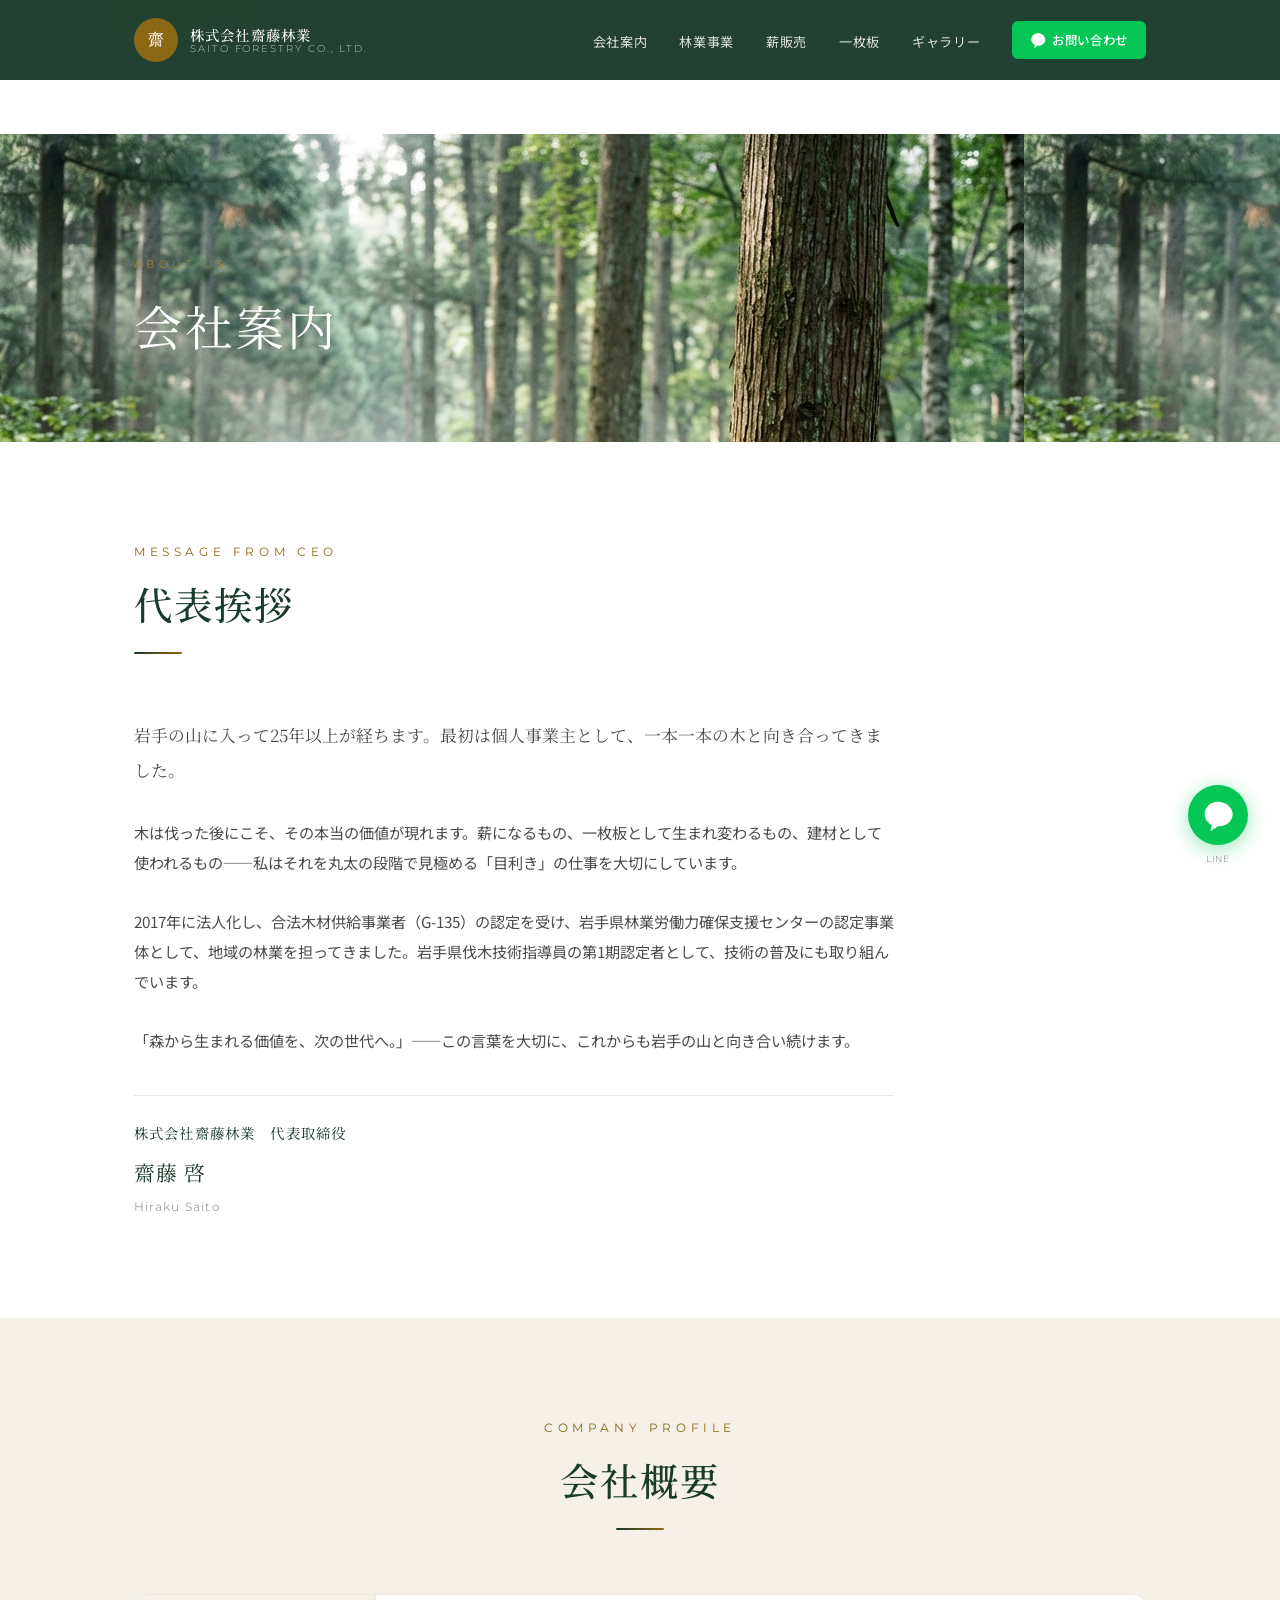
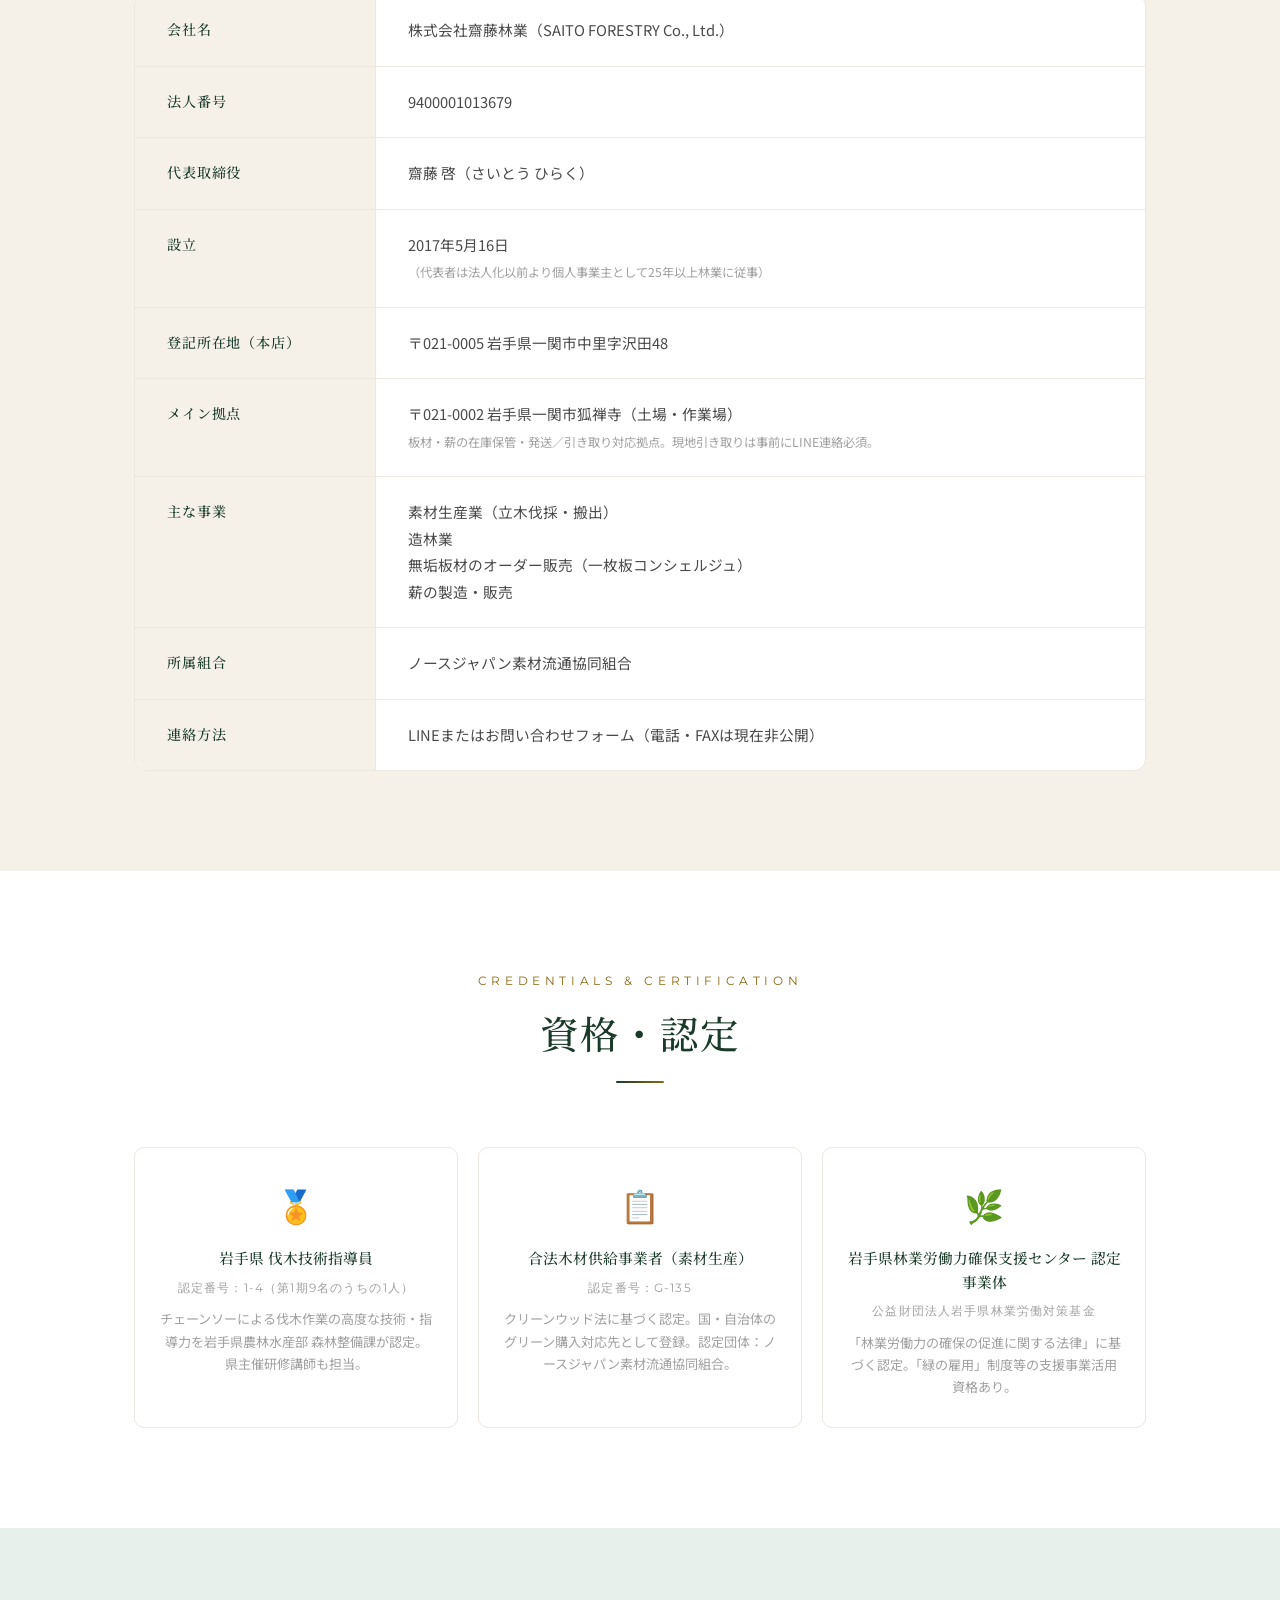
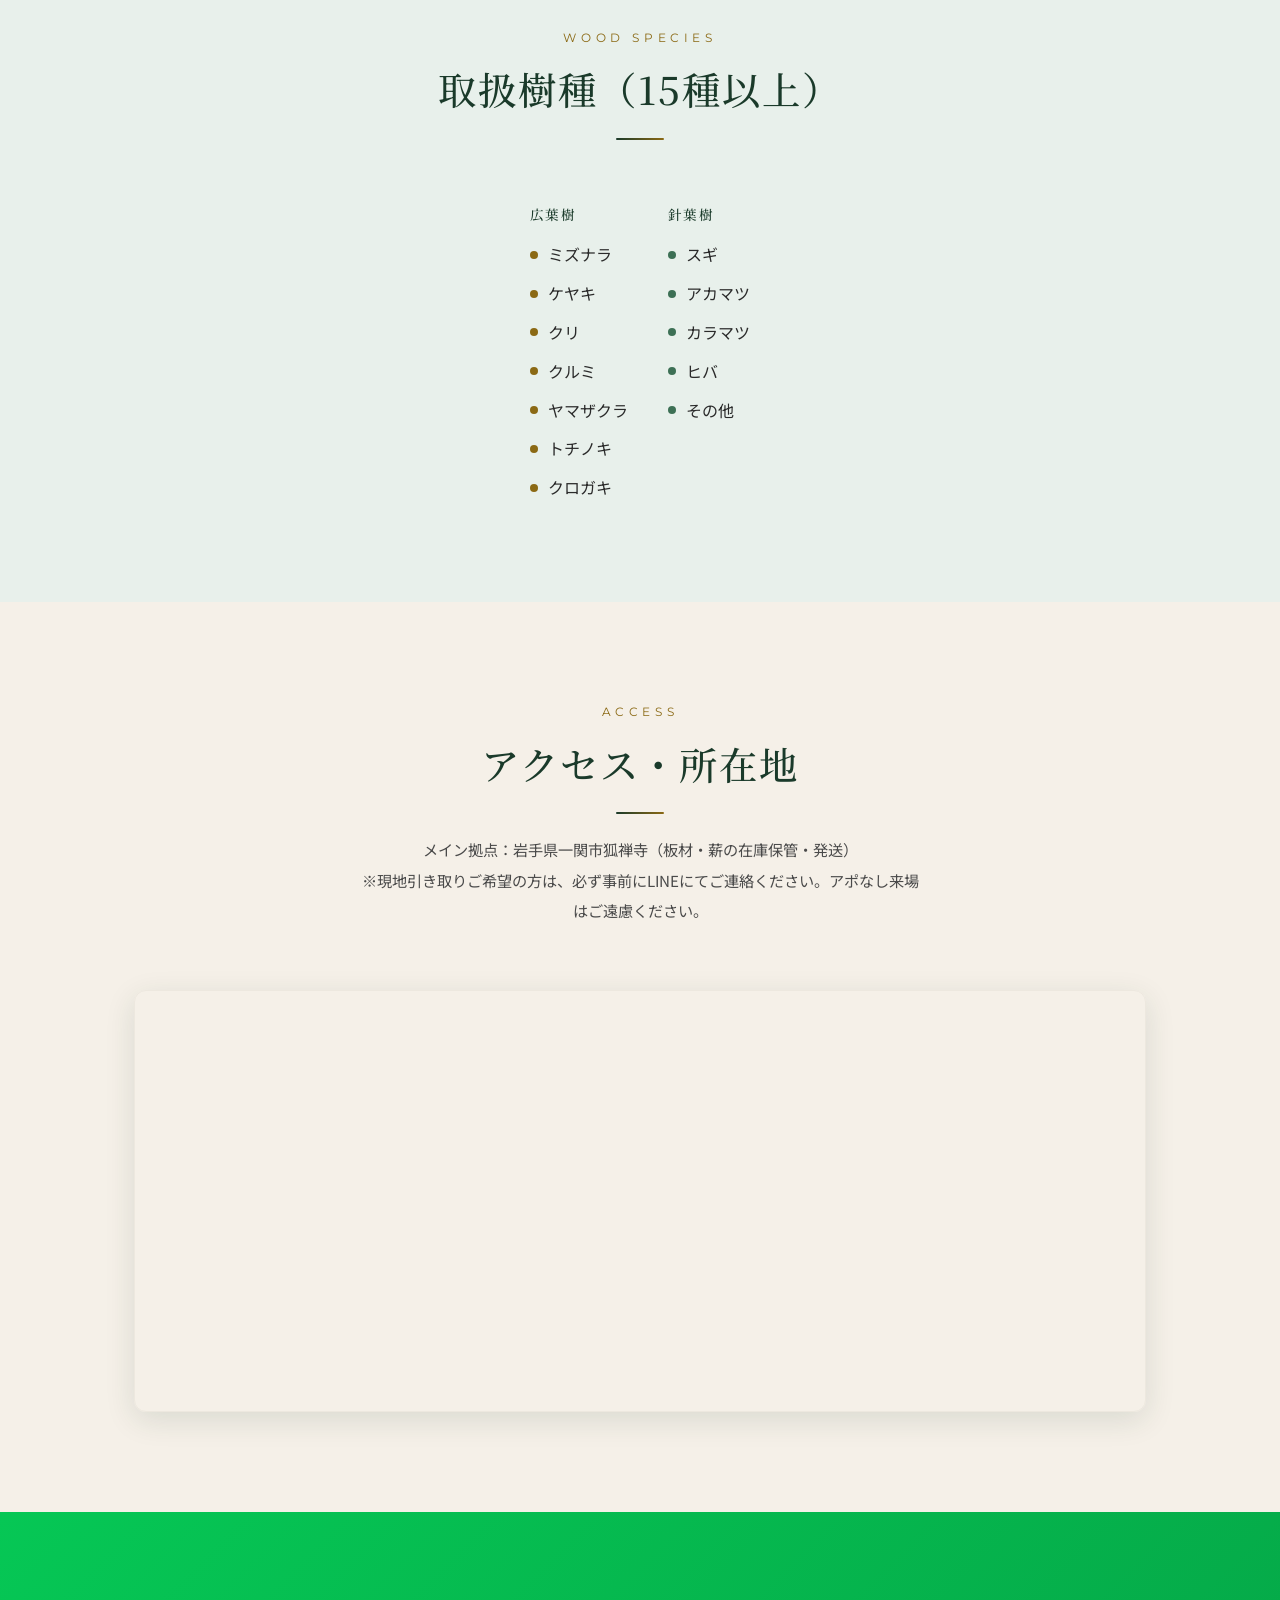
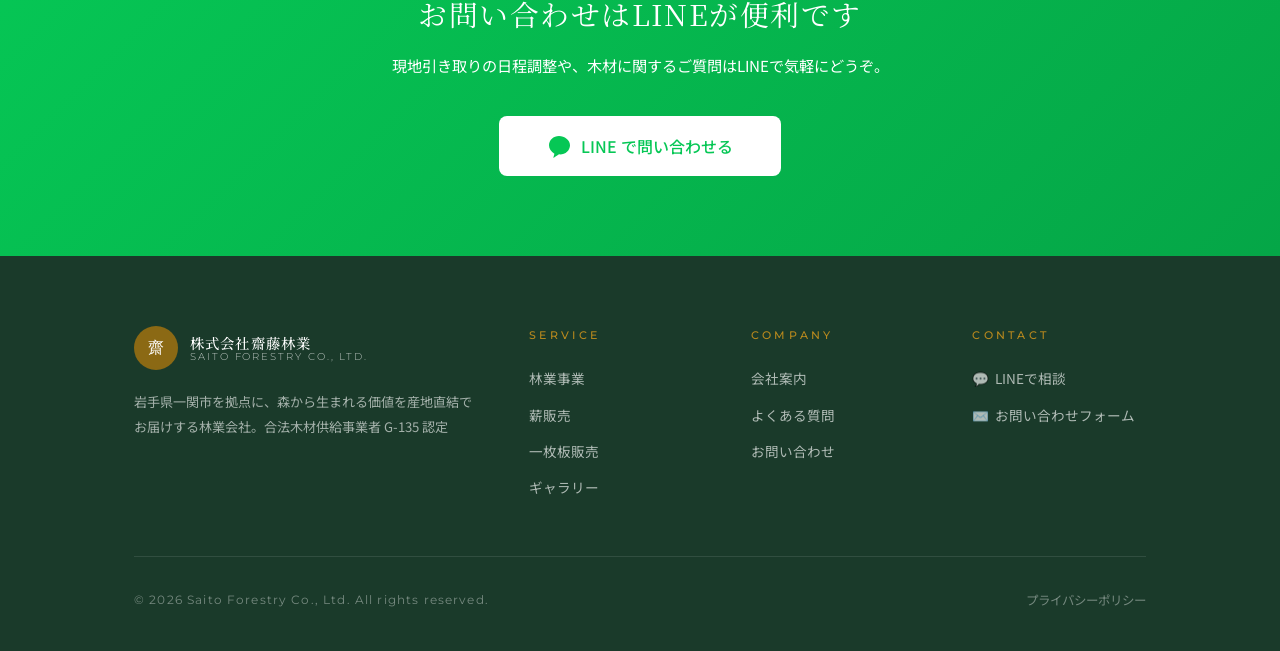
==== about/index.html @ 94a2c10a "Initial commit: Deploy Saito Forestry website" ====
<!DOCTYPE html>
<html lang="ja">
<head>
    <meta charset="UTF-8">
    <meta name="viewport" content="width=device-width, initial-scale=1.0">
    <title>会社案内 | 株式会社齋藤林業 — 岩手県一関市の林業会社</title>
    <meta name="description" content="株式会社齋藤林業の会社案内。代表取締役・齋藤啓（さいとうひらく）の挨拶、会社概要、資格・認定（伐木技術指導員・合法木材供給事業者G-135）、アクセスをご案内します。">
    <link rel="canonical" href="https://saito-ringyo.co.jp/about/">
    <meta property="og:title" content="会社案内 | 株式会社齋藤林業">
    <meta property="og:description" content="岩手県一関市の林業会社。25年以上の経験を持つ代表・齋藤啓が率いる素材生産・薪販売・一枚板販売の会社です。">
    <meta property="og:url" content="https://saito-ringyo.co.jp/about/">
    <meta property="og:image" content="https://saito-ringyo.co.jp/assets/images/hero.jpg">
    <link rel="stylesheet" href="../style.css">

    <script type="application/ld+json">
    [
      {
        "@context": "https://schema.org",
        "@type": "BreadcrumbList",
        "itemListElement": [
          {"@type": "ListItem", "position": 1, "name": "ホーム", "item": "https://saito-ringyo.co.jp/"},
          {"@type": "ListItem", "position": 2, "name": "会社案内", "item": "https://saito-ringyo.co.jp/about/"}
        ]
      },
      {
        "@context": "https://schema.org",
        "@type": "LocalBusiness",
        "name": "株式会社齋藤林業",
        "address": {
          "@type": "PostalAddress",
          "streetAddress": "狐禅寺",
          "addressLocality": "一関市",
          "addressRegion": "岩手県",
          "postalCode": "021-0002",
          "addressCountry": "JP"
        }
      }
    ]
    </script>
</head>
<body>

<!-- Floating LINE -->
<div class="float-line">
    <a href="https://line.me/ti/p/XXXXXX" class="float-line__btn" target="_blank" rel="noopener" aria-label="LINEでお問い合わせ">
        <svg viewBox="0 0 48 48" xmlns="http://www.w3.org/2000/svg"><path d="M24 4C12.95 4 4 12.28 4 22.5c0 7.08 4.34 13.27 10.8 16.78-.47 1.76-1.7 6.35-1.94 7.34-.3 1.23.45 1.22 1.02.88.44-.26 7.1-4.82 9.98-6.77.7.1 1.41.15 2.14.15 11.05 0 20-8.28 20-18.5S35.05 4 24 4z"/></svg>
    </a>
    <span class="float-line__label">LINE</span>
</div>

<header id="header" style="background:rgba(26,58,42,0.96); backdrop-filter:blur(12px);">
    <div class="container">
        <a href="/" class="site-logo" aria-label="株式会社齋藤林業 トップページへ">
            <div class="site-logo__mark">齋</div>
            <div class="site-logo__text">
                <span class="site-logo__ja">株式会社齋藤林業</span>
                <span class="site-logo__en">Saito Forestry Co., Ltd.</span>
            </div>
        </a>
        <nav id="gnav" aria-label="グローバルナビゲーション">
            <ul>
                <li><a href="/about/" aria-current="page">会社案内</a></li>
                <li><a href="/forestry/">林業事業</a></li>
                <li><a href="/firewood/">薪販売</a></li>
                <li><a href="/slab/">一枚板</a></li>
                <li><a href="/gallery/">ギャラリー</a></li>
                <li><a href="/contact/" class="btn-line">
                    <svg width="16" height="16" viewBox="0 0 48 48" fill="white"><path d="M24 4C12.95 4 4 12.28 4 22.5c0 7.08 4.34 13.27 10.8 16.78-.47 1.76-1.7 6.35-1.94 7.34-.3 1.23.45 1.22 1.02.88.44-.26 7.1-4.82 9.98-6.77.7.1 1.41.15 2.14.15 11.05 0 20-8.28 20-18.5S35.05 4 24 4z"/></svg>
                    お問い合わせ
                </a></li>
            </ul>
        </nav>
        <button class="hamburger" id="hamburger" aria-label="メニューを開く">
            <span></span><span></span><span></span>
        </button>
    </div>
</header>

<nav id="mobile-nav">
    <a href="/">ホーム</a>
    <a href="/about/">会社案内</a>
    <a href="/forestry/">林業事業</a>
    <a href="/firewood/">薪販売</a>
    <a href="/slab/">一枚板</a>
    <a href="/contact/">お問い合わせ</a>
</nav>

<!-- Breadcrumb -->
<nav class="breadcrumb" aria-label="パンくずリスト">
    <div class="container">
        <ol>
            <li><a href="/">ホーム</a></li>
            <li aria-current="page">会社案内</li>
        </ol>
    </div>
</nav>

<main>
    <!-- Page Hero -->
    <div class="page-hero" style="background-image: url('../assets/images/forestry.jpg');">
        <div class="container page-hero__content">
            <span class="page-hero__label">About Us</span>
            <h1 class="page-hero__title">会社案内</h1>
        </div>
    </div>

    <!-- 代表挨拶 -->
    <section class="section" aria-labelledby="greeting-heading">
        <div class="container">
            <div class="section-head fade-up">
                <span class="section-head__label">Message from CEO</span>
                <h2 class="section-head__title" id="greeting-heading">代表挨拶</h2>
                <div class="divider"></div>
            </div>
            <div style="max-width:760px;" class="fade-up">
                <p style="font-family:'Noto Serif JP',serif; font-size:1.05rem; line-height:2.1; color:var(--text-mid); margin-bottom:28px;">
                    岩手の山に入って25年以上が経ちます。最初は個人事業主として、一本一本の木と向き合ってきました。
                </p>
                <p style="font-size:0.95rem; line-height:2; color:var(--text-mid); margin-bottom:28px;">
                    木は伐った後にこそ、その本当の価値が現れます。薪になるもの、一枚板として生まれ変わるもの、建材として使われるもの——私はそれを丸太の段階で見極める「目利き」の仕事を大切にしています。
                </p>
                <p style="font-size:0.95rem; line-height:2; color:var(--text-mid); margin-bottom:28px;">
                    2017年に法人化し、合法木材供給事業者（G-135）の認定を受け、岩手県林業労働力確保支援センターの認定事業体として、地域の林業を担ってきました。岩手県伐木技術指導員の第1期認定者として、技術の普及にも取り組んでいます。
                </p>
                <p style="font-size:0.95rem; line-height:2; color:var(--text-mid); margin-bottom:40px;">
                    「森から生まれる価値を、次の世代へ。」——この言葉を大切に、これからも岩手の山と向き合い続けます。
                </p>
                <div style="border-top:1px solid var(--border-light); padding-top:24px;">
                    <p style="font-family:'Noto Serif JP',serif; font-size:0.9rem; color:var(--forest); letter-spacing:0.08em;">
                        株式会社齋藤林業　代表取締役<br>
                        <span style="font-size:1.3rem; margin-top:8px; display:block;">齋藤 啓</span>
                        <span style="font-size:0.78rem; color:var(--text-muted); font-family:'Montserrat',sans-serif; letter-spacing:0.1em;">Hiraku Saito</span>
                    </p>
                </div>
            </div>
        </div>
    </section>

    <!-- 会社概要テーブル -->
    <section class="section bg-cream" aria-labelledby="profile-heading">
        <div class="container">
            <div class="section-head section-head--center fade-up">
                <span class="section-head__label">Company Profile</span>
                <h2 class="section-head__title" id="profile-heading">会社概要</h2>
                <div class="divider divider--center"></div>
            </div>
            <div class="company-table fade-up">
                <table>
                    <caption class="visually-hidden">株式会社齋藤林業 会社概要詳細</caption>
                    <tbody>
                        <tr>
                            <th scope="row">会社名</th>
                            <td>株式会社齋藤林業（SAITO FORESTRY Co., Ltd.）</td>
                        </tr>
                        <tr>
                            <th scope="row">法人番号</th>
                            <td>9400001013679</td>
                        </tr>
                        <tr>
                            <th scope="row">代表取締役</th>
                            <td>齋藤 啓（さいとう ひらく）</td>
                        </tr>
                        <tr>
                            <th scope="row">設立</th>
                            <td>2017年5月16日<br><small style="color:var(--text-muted);">（代表者は法人化以前より個人事業主として25年以上林業に従事）</small></td>
                        </tr>
                        <tr>
                            <th scope="row">登記所在地（本店）</th>
                            <td><address style="font-style:normal;">〒021-0005 岩手県一関市中里字沢田48</address></td>
                        </tr>
                        <tr>
                            <th scope="row">メイン拠点</th>
                            <td>
                                <address style="font-style:normal;">〒021-0002 岩手県一関市狐禅寺（土場・作業場）</address>
                                <small style="color:var(--text-muted);">板材・薪の在庫保管・発送／引き取り対応拠点。現地引き取りは事前にLINE連絡必須。</small>
                            </td>
                        </tr>
                        <tr>
                            <th scope="row">主な事業</th>
                            <td>
                                素材生産業（立木伐採・搬出）<br>
                                造林業<br>
                                無垢板材のオーダー販売（一枚板コンシェルジュ）<br>
                                薪の製造・販売
                            </td>
                        </tr>
                        <tr>
                            <th scope="row">所属組合</th>
                            <td>ノースジャパン素材流通協同組合</td>
                        </tr>
                        <tr>
                            <th scope="row">連絡方法</th>
                            <td>LINEまたはお問い合わせフォーム（電話・FAXは現在非公開）</td>
                        </tr>
                    </tbody>
                </table>
            </div>
        </div>
    </section>

    <!-- 資格・認定 -->
    <section class="section" aria-labelledby="cert-heading">
        <div class="container">
            <div class="section-head section-head--center fade-up">
                <span class="section-head__label">Credentials &amp; Certification</span>
                <h2 class="section-head__title" id="cert-heading">資格・認定</h2>
                <div class="divider divider--center"></div>
            </div>
            <div class="cert-list">
                <div class="cert-item fade-up">
                    <div class="cert-item__icon">🏅</div>
                    <h3 class="cert-item__name">岩手県 伐木技術指導員</h3>
                    <p class="cert-item__num">認定番号：1-4（第1期9名のうちの1人）</p>
                    <p style="font-size:0.82rem; color:var(--text-muted); margin-top:10px; line-height:1.7;">チェーンソーによる伐木作業の高度な技術・指導力を岩手県農林水産部 森林整備課が認定。県主催研修講師も担当。</p>
                </div>
                <div class="cert-item fade-up" style="transition-delay:0.1s;">
                    <div class="cert-item__icon">📋</div>
                    <h3 class="cert-item__name">合法木材供給事業者（素材生産）</h3>
                    <p class="cert-item__num">認定番号：G-135</p>
                    <p style="font-size:0.82rem; color:var(--text-muted); margin-top:10px; line-height:1.7;">クリーンウッド法に基づく認定。国・自治体のグリーン購入対応先として登録。認定団体：ノースジャパン素材流通協同組合。</p>
                </div>
                <div class="cert-item fade-up" style="transition-delay:0.2s;">
                    <div class="cert-item__icon">🌿</div>
                    <h3 class="cert-item__name">岩手県林業労働力確保支援センター 認定事業体</h3>
                    <p class="cert-item__num">公益財団法人岩手県林業労働対策基金</p>
                    <p style="font-size:0.82rem; color:var(--text-muted); margin-top:10px; line-height:1.7;">「林業労働力の確保の促進に関する法律」に基づく認定。「緑の雇用」制度等の支援事業活用資格あり。</p>
                </div>
            </div>
        </div>
    </section>

    <!-- 取扱樹種 -->
    <section class="section bg-forest-pale" aria-labelledby="species-heading">
        <div class="container">
            <div class="section-head section-head--center fade-up">
                <span class="section-head__label">Wood Species</span>
                <h2 class="section-head__title" id="species-heading">取扱樹種（15種以上）</h2>
                <div class="divider divider--center"></div>
            </div>
            <div style="display:flex; gap:40px; justify-content:center; flex-wrap:wrap;" class="fade-up">
                <div>
                    <h3 style="font-family:'Noto Serif JP',serif; color:var(--forest); font-size:0.85rem; letter-spacing:0.1em; margin-bottom:16px; font-weight:500; text-transform:uppercase;">広葉樹</h3>
                    <ul style="display:flex; flex-direction:column; gap:10px;">
                        <li style="display:flex; align-items:center; gap:10px;"><span style="width:8px;height:8px;border-radius:50%;background:var(--wood);flex-shrink:0;"></span> ミズナラ</li>
                        <li style="display:flex; align-items:center; gap:10px;"><span style="width:8px;height:8px;border-radius:50%;background:var(--wood);flex-shrink:0;"></span> ケヤキ</li>
                        <li style="display:flex; align-items:center; gap:10px;"><span style="width:8px;height:8px;border-radius:50%;background:var(--wood);flex-shrink:0;"></span> クリ</li>
                        <li style="display:flex; align-items:center; gap:10px;"><span style="width:8px;height:8px;border-radius:50%;background:var(--wood);flex-shrink:0;"></span> クルミ</li>
                        <li style="display:flex; align-items:center; gap:10px;"><span style="width:8px;height:8px;border-radius:50%;background:var(--wood);flex-shrink:0;"></span> ヤマザクラ</li>
                        <li style="display:flex; align-items:center; gap:10px;"><span style="width:8px;height:8px;border-radius:50%;background:var(--wood);flex-shrink:0;"></span> トチノキ</li>
                        <li style="display:flex; align-items:center; gap:10px;"><span style="width:8px;height:8px;border-radius:50%;background:var(--wood);flex-shrink:0;"></span> クロガキ</li>
                    </ul>
                </div>
                <div>
                    <h3 style="font-family:'Noto Serif JP',serif; color:var(--forest); font-size:0.85rem; letter-spacing:0.1em; margin-bottom:16px; font-weight:500; text-transform:uppercase;">針葉樹</h3>
                    <ul style="display:flex; flex-direction:column; gap:10px;">
                        <li style="display:flex; align-items:center; gap:10px;"><span style="width:8px;height:8px;border-radius:50%;background:var(--forest-light);flex-shrink:0;"></span> スギ</li>
                        <li style="display:flex; align-items:center; gap:10px;"><span style="width:8px;height:8px;border-radius:50%;background:var(--forest-light);flex-shrink:0;"></span> アカマツ</li>
                        <li style="display:flex; align-items:center; gap:10px;"><span style="width:8px;height:8px;border-radius:50%;background:var(--forest-light);flex-shrink:0;"></span> カラマツ</li>
                        <li style="display:flex; align-items:center; gap:10px;"><span style="width:8px;height:8px;border-radius:50%;background:var(--forest-light);flex-shrink:0;"></span> ヒバ</li>
                        <li style="display:flex; align-items:center; gap:10px;"><span style="width:8px;height:8px;border-radius:50%;background:var(--forest-light);flex-shrink:0;"></span> その他</li>
                    </ul>
                </div>
            </div>
        </div>
    </section>

    <!-- アクセスマップ -->
    <section class="map-section section" aria-labelledby="access-heading">
        <div class="container">
            <div class="section-head section-head--center fade-up">
                <span class="section-head__label">Access</span>
                <h2 class="section-head__title" id="access-heading">アクセス・所在地</h2>
                <div class="divider divider--center"></div>
                <p class="section-head__desc">
                    メイン拠点：岩手県一関市狐禅寺（板材・薪の在庫保管・発送）<br>
                    ※現地引き取りご希望の方は、必ず事前にLINEにてご連絡ください。アポなし来場はご遠慮ください。
                </p>
            </div>
            <div class="map-wrap fade-up">
                <iframe
                    src="https://www.google.com/maps/embed?pb=!1m18!1m12!1m3!1d12483.25!2d141.1215!3d38.9195!2m3!1f0!2f0!3f0!3m2!1i1024!2i768!4f13.1!3m3!1m2!1s0x5f596c2b4e19a3b1%3A0x6d0c7c2d09f8b1a4!2z5bKB57O75bqX5biC54eP56OK5a-6!5e0!3m2!1sja!2sjp!4v1688000000000"
                    allowfullscreen="" loading="lazy" referrerpolicy="no-referrer-when-downgrade"
                    title="株式会社齋藤林業 アクセスマップ"></iframe>
            </div>
        </div>
    </section>

    <!-- LINE CTA -->
    <section class="line-cta">
        <div class="container">
            <h2 class="line-cta__title fade-up">お問い合わせはLINEが便利です</h2>
            <p class="line-cta__text fade-up">現地引き取りの日程調整や、木材に関するご質問はLINEで気軽にどうぞ。</p>
            <a href="https://line.me/ti/p/XXXXXX" class="btn--line-white fade-up" target="_blank" rel="noopener">
                <svg width="24" height="24" viewBox="0 0 48 48" fill="#06C755"><path d="M24 4C12.95 4 4 12.28 4 22.5c0 7.08 4.34 13.27 10.8 16.78-.47 1.76-1.7 6.35-1.94 7.34-.3 1.23.45 1.22 1.02.88.44-.26 7.1-4.82 9.98-6.77.7.1 1.41.15 2.14.15 11.05 0 20-8.28 20-18.5S35.05 4 24 4z"/></svg>
                LINE で問い合わせる
            </a>
        </div>
    </section>
</main>

<footer id="footer">
    <div class="container">
        <div class="footer-grid">
            <div class="footer-brand">
                <div class="footer-brand__logo">
                    <div class="site-logo__mark">齋</div>
                    <div class="site-logo__text">
                        <span class="site-logo__ja">株式会社齋藤林業</span>
                        <span class="site-logo__en">Saito Forestry Co., Ltd.</span>
                    </div>
                </div>
                <p class="footer-brand__text">岩手県一関市を拠点に、森から生まれる価値を産地直結でお届けする林業会社。合法木材供給事業者 G-135 認定</p>
            </div>
            <nav class="footer-nav"><div class="footer-nav__title">Service</div><ul><li><a href="/forestry/">林業事業</a></li><li><a href="/firewood/">薪販売</a></li><li><a href="/slab/">一枚板販売</a></li><li><a href="/gallery/">ギャラリー</a></li></ul></nav>
            <nav class="footer-nav"><div class="footer-nav__title">Company</div><ul><li><a href="/about/">会社案内</a></li><li><a href="/faq/">よくある質問</a></li><li><a href="/contact/">お問い合わせ</a></li></ul></nav>
            <nav class="footer-nav"><div class="footer-nav__title">Contact</div><ul><li><a href="https://line.me/ti/p/XXXXXX" target="_blank" rel="noopener"><span>💬</span> LINEで相談</a></li><li><a href="/contact/"><span>✉️</span> お問い合わせフォーム</a></li></ul></nav>
        </div>
        <div class="footer-bottom">
            <p class="footer-copy">&copy; 2026 Saito Forestry Co., Ltd. All rights reserved.</p>
            <div class="footer-legal"><a href="/privacy/">プライバシーポリシー</a></div>
        </div>
    </div>
</footer>
<script src="../script.js"></script>
</body>
</html>
---- style.css ----
/* =============================================
   齋藤林業 グローバルスタイルシート
   デザイン：和モダン・プレミアム forestry brand
   ============================================= */

/* --- Google Fonts Import --- */
@import url('https://fonts.googleapis.com/css2?family=Noto+Serif+JP:wght@300;400;500;700&family=Noto+Sans+JP:wght@300;400;500&family=Montserrat:wght@200;300;400;500&display=swap');

/* --- Design Tokens --- */
:root {
    --forest:        #1a3a2a;   /* 深い森の緑 */
    --forest-mid:    #2c5540;   /* 中緑 */
    --forest-light:  #3d7055;   /* 明るい緑 */
    --forest-pale:   #e8f0eb;   /* 薄い緑（背景） */
    --wood:          #8b6914;   /* 木材の黄金色 */
    --wood-light:    #b8891e;   /* 明るい木色 */
    --wood-dark:     #5c4510;   /* 濃い木色 */
    --cream:         #f5f0e8;   /* クリーム */
    --cream-dark:    #ede6d6;   /* 濃いクリーム */
    --charcoal:      #2a2a2a;   /* チャコール（テキスト） */
    --text-mid:      #4a4a4a;
    --text-light:    #7a7a7a;
    --text-muted:    #a0a0a0;
    --white:         #ffffff;
    --border:        #ddd8cc;
    --border-light:  #ede8df;

    /* Shadows */
    --shadow-sm:   0 2px 8px rgba(26,58,42,0.08);
    --shadow-md:   0 8px 30px rgba(26,58,42,0.12);
    --shadow-lg:   0 20px 60px rgba(26,58,42,0.15);
    --shadow-wood: 0 8px 30px rgba(139,105,20,0.15);

    /* Transitions */
    --ease:  cubic-bezier(0.4, 0, 0.2, 1);
    --ease-bounce: cubic-bezier(0.34, 1.56, 0.64, 1);

    /* Layout */
    --container: 1140px;
    --header-h:  80px;
}

/* --- Reset & Base --- */
*, *::before, *::after {
    margin: 0;
    padding: 0;
    box-sizing: border-box;
}

html {
    font-size: 16px;
    scroll-behavior: smooth;
}

body {
    font-family: 'Noto Sans JP', sans-serif;
    color: var(--charcoal);
    background: var(--white);
    line-height: 1.8;
    -webkit-font-smoothing: antialiased;
    -moz-osx-font-smoothing: grayscale;
    overflow-x: hidden;
}

a {
    text-decoration: none;
    color: inherit;
    transition: all 0.3s var(--ease);
}

ul { list-style: none; }

img {
    max-width: 100%;
    height: auto;
    display: block;
}

/* --- Typography --- */
h1, h2, h3, h4 {
    font-family: 'Noto Serif JP', serif;
    line-height: 1.5;
    font-weight: 500;
}

.en {
    font-family: 'Montserrat', sans-serif;
    letter-spacing: 0.15em;
}

/* --- Layout --- */
.container {
    max-width: var(--container);
    margin: 0 auto;
    padding: 0 5%;
}

.section {
    padding: 100px 0;
}

.section--sm {
    padding: 60px 0;
}

.bg-cream { background-color: var(--cream); }
.bg-forest { background-color: var(--forest); color: var(--white); }
.bg-forest-pale { background-color: var(--forest-pale); }

/* =============================================
   HEADER
   ============================================= */
#header {
    position: fixed;
    top: 0;
    left: 0;
    width: 100%;
    height: var(--header-h);
    z-index: 1000;
    transition: all 0.4s var(--ease);
}

#header .container {
    height: 100%;
    display: flex;
    align-items: center;
    justify-content: space-between;
}

#header.scrolled {
    background: rgba(26, 58, 42, 0.96);
    backdrop-filter: blur(12px);
    -webkit-backdrop-filter: blur(12px);
    box-shadow: var(--shadow-md);
    height: 68px;
}

/* Logo */
.site-logo {
    display: flex;
    align-items: center;
    gap: 12px;
    color: var(--white);
}

.site-logo__mark {
    width: 44px;
    height: 44px;
    background: var(--wood);
    border-radius: 50%;
    display: flex;
    align-items: center;
    justify-content: center;
    font-family: 'Montserrat', sans-serif;
    font-weight: 300;
    font-size: 1rem;
    color: var(--white);
    letter-spacing: 0.05em;
    flex-shrink: 0;
}

.site-logo__text {
    display: flex;
    flex-direction: column;
    line-height: 1.2;
}

.site-logo__ja {
    font-family: 'Noto Serif JP', serif;
    font-size: 0.9rem;
    font-weight: 500;
    letter-spacing: 0.08em;
}

.site-logo__en {
    font-family: 'Montserrat', sans-serif;
    font-size: 0.6rem;
    font-weight: 300;
    letter-spacing: 0.2em;
    opacity: 0.7;
    text-transform: uppercase;
}

/* Global Nav */
#gnav ul {
    display: flex;
    align-items: center;
    gap: 32px;
}

#gnav a {
    font-size: 0.82rem;
    font-weight: 400;
    color: rgba(255,255,255,0.85);
    letter-spacing: 0.05em;
    position: relative;
    padding-bottom: 4px;
}

#gnav a::after {
    content: '';
    position: absolute;
    bottom: 0;
    left: 0;
    width: 0;
    height: 1px;
    background: var(--wood-light);
    transition: width 0.3s var(--ease);
}

#gnav a:hover {
    color: var(--white);
}

#gnav a:hover::after {
    width: 100%;
}

.btn-line {
    background: #06C755 !important;
    color: var(--white) !important;
    padding: 8px 18px !important;
    border-radius: 6px !important;
    font-size: 0.78rem !important;
    font-weight: 500 !important;
    display: flex !important;
    align-items: center;
    gap: 6px;
    white-space: nowrap;
}

.btn-line::after { display: none !important; }

.btn-line:hover {
    background: #05a647 !important;
    transform: translateY(-1px);
}

/* Hamburger */
.hamburger {
    display: none;
    flex-direction: column;
    gap: 5px;
    cursor: pointer;
    padding: 8px;
    background: none;
    border: none;
    z-index: 1100;
}

.hamburger span {
    display: block;
    width: 26px;
    height: 2px;
    background: var(--white);
    border-radius: 2px;
    transition: all 0.3s var(--ease);
    transform-origin: center;
}

.hamburger.active span:nth-child(1) { transform: translateY(7px) rotate(45deg); }
.hamburger.active span:nth-child(2) { opacity: 0; transform: scaleX(0); }
.hamburger.active span:nth-child(3) { transform: translateY(-7px) rotate(-45deg); }

/* Mobile Nav */
#mobile-nav {
    display: none;
    position: fixed;
    top: 0;
    left: 0;
    width: 100%;
    height: 100vh;
    background: var(--forest);
    z-index: 999;
    flex-direction: column;
    align-items: center;
    justify-content: center;
    gap: 40px;
    opacity: 0;
    pointer-events: none;
    transition: opacity 0.4s var(--ease);
}

#mobile-nav.open {
    opacity: 1;
    pointer-events: all;
}

#mobile-nav a {
    font-family: 'Noto Serif JP', serif;
    font-size: 1.4rem;
    color: var(--white);
    letter-spacing: 0.1em;
    transition: color 0.3s;
}

#mobile-nav a:hover {
    color: var(--wood-light);
}

/* =============================================
   HERO
   ============================================= */
#hero {
    height: 100vh;
    min-height: 600px;
    position: relative;
    display: flex;
    align-items: center;
    overflow: hidden;
}

.hero__bg {
    position: absolute;
    inset: 0;
    background-size: cover;
    background-position: center;
    transform: scale(1.08);
    transition: transform 8s var(--ease);
}

#hero:hover .hero__bg {
    transform: scale(1);
}

.hero__overlay {
    position: absolute;
    inset: 0;
    background: linear-gradient(
        135deg,
        rgba(26, 58, 42, 0.72) 0%,
        rgba(26, 58, 42, 0.40) 50%,
        rgba(10, 20, 15, 0.65) 100%
    );
}

.hero__content {
    position: relative;
    z-index: 10;
    color: var(--white);
    max-width: 700px;
}

.hero__label {
    font-family: 'Montserrat', sans-serif;
    font-size: 0.75rem;
    font-weight: 300;
    letter-spacing: 0.4em;
    text-transform: uppercase;
    color: var(--wood-light);
    margin-bottom: 24px;
    display: block;
}

.hero__title {
    font-family: 'Noto Serif JP', serif;
    font-size: clamp(2.4rem, 5vw, 3.8rem);
    font-weight: 500;
    line-height: 1.55;
    margin-bottom: 28px;
    letter-spacing: 0.06em;
}

.hero__title em {
    font-style: normal;
    color: var(--wood-light);
}

.hero__sub {
    font-size: 1rem;
    font-weight: 300;
    letter-spacing: 0.1em;
    color: rgba(255,255,255,0.8);
    margin-bottom: 48px;
    line-height: 1.9;
}

.hero__cta {
    display: flex;
    gap: 16px;
    flex-wrap: wrap;
}

.scroll-indicator {
    position: absolute;
    bottom: 40px;
    left: 50%;
    transform: translateX(-50%);
    display: flex;
    flex-direction: column;
    align-items: center;
    gap: 8px;
    color: rgba(255,255,255,0.6);
    font-family: 'Montserrat', sans-serif;
    font-size: 0.65rem;
    letter-spacing: 0.3em;
    text-transform: uppercase;
}

.scroll-indicator__line {
    width: 1px;
    height: 50px;
    background: linear-gradient(to bottom, transparent, var(--wood-light));
    animation: scrollAnim 2s infinite;
}

@keyframes scrollAnim {
    0%   { transform: scaleY(0); transform-origin: top; }
    50%  { transform: scaleY(1); transform-origin: top; }
    51%  { transform: scaleY(1); transform-origin: bottom; }
    100% { transform: scaleY(0); transform-origin: bottom; }
}

/* =============================================
   BUTTONS
   ============================================= */
.btn {
    display: inline-flex;
    align-items: center;
    gap: 8px;
    padding: 14px 36px;
    border-radius: 4px;
    font-family: 'Montserrat', sans-serif;
    font-size: 0.82rem;
    font-weight: 500;
    letter-spacing: 0.15em;
    text-transform: uppercase;
    cursor: pointer;
    border: none;
    transition: all 0.3s var(--ease);
    white-space: nowrap;
}

.btn--primary {
    background: var(--wood);
    color: var(--white);
    box-shadow: var(--shadow-wood);
}

.btn--primary:hover {
    background: var(--wood-light);
    transform: translateY(-2px);
    box-shadow: 0 12px 40px rgba(139,105,20,0.3);
    color: var(--white);
}

.btn--outline {
    background: transparent;
    color: var(--white);
    border: 1px solid rgba(255,255,255,0.5);
}

.btn--outline:hover {
    background: rgba(255,255,255,0.1);
    border-color: var(--white);
}

.btn--forest {
    background: var(--forest);
    color: var(--white);
    box-shadow: var(--shadow-md);
}

.btn--forest:hover {
    background: var(--forest-mid);
    transform: translateY(-2px);
    color: var(--white);
}

.btn--sm {
    padding: 10px 24px;
    font-size: 0.78rem;
}

.btn--lg {
    padding: 18px 48px;
    font-size: 0.88rem;
}

/* =============================================
   SECTION TITLES
   ============================================= */
.section-head {
    margin-bottom: 64px;
}

.section-head--center {
    text-align: center;
}

.section-head__label {
    font-family: 'Montserrat', sans-serif;
    font-size: 0.72rem;
    font-weight: 400;
    letter-spacing: 0.4em;
    text-transform: uppercase;
    color: var(--wood);
    display: block;
    margin-bottom: 12px;
}

.section-head__title {
    font-family: 'Noto Serif JP', serif;
    font-size: clamp(1.7rem, 3vw, 2.4rem);
    font-weight: 500;
    color: var(--forest);
    letter-spacing: 0.05em;
}

.section-head__title--white {
    color: var(--white);
}

.section-head__label--white {
    color: rgba(255,255,255,0.6);
}

.section-head__desc {
    margin-top: 20px;
    color: var(--text-mid);
    font-size: 0.95rem;
    line-height: 2;
    max-width: 560px;
}

.section-head--center .section-head__desc {
    margin-left: auto;
    margin-right: auto;
}

/* =============================================
   CARDS
   ============================================= */
.card {
    background: var(--white);
    border-radius: 12px;
    overflow: hidden;
    box-shadow: var(--shadow-sm);
    border: 1px solid var(--border-light);
    transition: all 0.4s var(--ease);
}

.card:hover {
    transform: translateY(-6px);
    box-shadow: var(--shadow-lg);
    border-color: var(--forest-light);
}

.card__img {
    width: 100%;
    height: 240px;
    object-fit: cover;
    transition: transform 0.6s var(--ease);
}

.card:hover .card__img {
    transform: scale(1.04);
}

.card__img-wrap {
    overflow: hidden;
}

.card__body {
    padding: 32px;
}

.card__num {
    font-family: 'Montserrat', sans-serif;
    font-size: 0.65rem;
    font-weight: 400;
    letter-spacing: 0.3em;
    color: var(--wood);
    display: block;
    margin-bottom: 12px;
    text-transform: uppercase;
}

.card__title {
    font-family: 'Noto Serif JP', serif;
    font-size: 1.2rem;
    font-weight: 500;
    color: var(--forest);
    margin-bottom: 14px;
    letter-spacing: 0.03em;
}

.card__text {
    font-size: 0.9rem;
    color: var(--text-mid);
    line-height: 1.9;
}

.card__link {
    display: inline-flex;
    align-items: center;
    gap: 6px;
    margin-top: 20px;
    font-family: 'Montserrat', sans-serif;
    font-size: 0.75rem;
    font-weight: 500;
    letter-spacing: 0.15em;
    text-transform: uppercase;
    color: var(--wood);
}

.card__link::after {
    content: '→';
    transition: transform 0.3s var(--ease);
}

.card:hover .card__link::after {
    transform: translateX(4px);
}

/* Grid Layouts */
.grid-3 {
    display: grid;
    grid-template-columns: repeat(3, 1fr);
    gap: 32px;
}

.grid-2 {
    display: grid;
    grid-template-columns: repeat(2, 1fr);
    gap: 32px;
}

.grid-4 {
    display: grid;
    grid-template-columns: repeat(4, 1fr);
    gap: 24px;
}

/* =============================================
   STATEMENT / QUOTE SECTION
   ============================================= */
.statement {
    background: var(--forest);
    padding: 120px 0;
    text-align: center;
    position: relative;
    overflow: hidden;
}

.statement::before {
    content: '';
    position: absolute;
    top: -60px;
    left: -60px;
    width: 300px;
    height: 300px;
    border-radius: 50%;
    background: rgba(255,255,255,0.02);
    pointer-events: none;
}

.statement::after {
    content: '';
    position: absolute;
    bottom: -80px;
    right: -40px;
    width: 400px;
    height: 400px;
    border-radius: 50%;
    background: rgba(255,255,255,0.02);
    pointer-events: none;
}

.statement__text {
    font-family: 'Noto Serif JP', serif;
    font-size: clamp(1.4rem, 2.8vw, 2.2rem);
    font-weight: 300;
    color: var(--white);
    line-height: 2;
    letter-spacing: 0.08em;
    position: relative;
    z-index: 1;
}

.statement__text em {
    font-style: normal;
    color: var(--wood-light);
}

/* =============================================
   STRENGTHS / FEATURES
   ============================================= */
.strength-list {
    display: grid;
    grid-template-columns: repeat(3, 1fr);
    gap: 24px;
}

.strength-item {
    background: var(--white);
    border: 1px solid var(--border-light);
    border-radius: 12px;
    padding: 40px 32px;
    transition: all 0.4s var(--ease);
    position: relative;
    overflow: hidden;
}

.strength-item::before {
    content: '';
    position: absolute;
    top: 0;
    left: 0;
    right: 0;
    height: 3px;
    background: linear-gradient(90deg, var(--forest), var(--wood));
    transform: scaleX(0);
    transition: transform 0.4s var(--ease);
}

.strength-item:hover::before {
    transform: scaleX(1);
}

.strength-item:hover {
    transform: translateY(-4px);
    box-shadow: var(--shadow-md);
    border-color: var(--forest-pale);
}

.strength-item__icon {
    font-size: 2.4rem;
    margin-bottom: 20px;
    display: block;
}

.strength-item__title {
    font-family: 'Noto Serif JP', serif;
    font-size: 1.05rem;
    font-weight: 500;
    color: var(--forest);
    margin-bottom: 12px;
    letter-spacing: 0.03em;
}

.strength-item__text {
    font-size: 0.88rem;
    color: var(--text-mid);
    line-height: 1.9;
}

/* =============================================
   NEWS / TOPICS
   ============================================= */
.news-list {
    display: flex;
    flex-direction: column;
    gap: 0;
}

.news-item {
    display: flex;
    align-items: flex-start;
    gap: 28px;
    padding: 24px 0;
    border-bottom: 1px solid var(--border-light);
    transition: background 0.3s;
}

.news-item:hover {
    background: var(--forest-pale);
    padding-left: 16px;
    padding-right: 16px;
    margin: 0 -16px;
    border-radius: 8px;
}

.news-item__date {
    font-family: 'Montserrat', sans-serif;
    font-size: 0.78rem;
    font-weight: 300;
    color: var(--text-muted);
    letter-spacing: 0.05em;
    white-space: nowrap;
    padding-top: 2px;
    min-width: 100px;
}

.news-item__tag {
    font-family: 'Montserrat', sans-serif;
    font-size: 0.68rem;
    font-weight: 500;
    color: var(--forest-light);
    border: 1px solid var(--forest-light);
    padding: 2px 10px;
    border-radius: 20px;
    white-space: nowrap;
    letter-spacing: 0.05em;
}

.news-item__title {
    font-size: 0.92rem;
    color: var(--charcoal);
    flex: 1;
    line-height: 1.7;
}

.news-item__title:hover {
    color: var(--forest);
}

/* =============================================
   COMPANY TABLE
   ============================================= */
.company-table {
    background: var(--white);
    border-radius: 12px;
    border: 1px solid var(--border-light);
    overflow: hidden;
}

.company-table table {
    width: 100%;
    border-collapse: collapse;
}

.company-table tr {
    border-bottom: 1px solid var(--border-light);
    transition: background 0.2s;
}

.company-table tr:last-child {
    border-bottom: none;
}

.company-table tr:hover {
    background: var(--forest-pale);
}

.company-table th {
    width: 240px;
    padding: 22px 32px;
    text-align: left;
    font-family: 'Noto Serif JP', serif;
    font-weight: 500;
    font-size: 0.88rem;
    color: var(--forest);
    letter-spacing: 0.06em;
    vertical-align: top;
    background: var(--cream);
    border-right: 1px solid var(--border-light);
}

.company-table td {
    padding: 22px 32px;
    font-size: 0.92rem;
    color: var(--text-mid);
    vertical-align: top;
    line-height: 1.8;
}

/* =============================================
   BREADCRUMB
   ============================================= */
.breadcrumb {
    padding: 16px 0;
    font-family: 'Montserrat', sans-serif;
    font-size: 0.72rem;
    letter-spacing: 0.05em;
    color: var(--text-muted);
    background: var(--cream);
    border-bottom: 1px solid var(--border-light);
}

.breadcrumb ol {
    display: flex;
    align-items: center;
    gap: 8px;
    flex-wrap: wrap;
}

.breadcrumb li + li::before {
    content: '/';
    color: var(--border);
    margin-right: 8px;
}

.breadcrumb a:hover {
    color: var(--forest);
}

/* =============================================
   PAGE HERO (inner pages)
   ============================================= */
.page-hero {
    background: var(--forest);
    padding: 120px 0 80px;
    position: relative;
    overflow: hidden;
    margin-top: var(--header-h);
}

.page-hero::before {
    content: '';
    position: absolute;
    inset: 0;
    background-size: cover;
    background-position: center;
    opacity: 0.15;
}

.page-hero__content {
    position: relative;
    z-index: 1;
    color: var(--white);
}

.page-hero__label {
    font-family: 'Montserrat', sans-serif;
    font-size: 0.7rem;
    font-weight: 300;
    letter-spacing: 0.4em;
    text-transform: uppercase;
    color: var(--wood-light);
    display: block;
    margin-bottom: 16px;
}

.page-hero__title {
    font-family: 'Noto Serif JP', serif;
    font-size: clamp(2rem, 4vw, 3rem);
    font-weight: 400;
    letter-spacing: 0.06em;
    color: var(--white);
}

/* =============================================
   FORMS
   ============================================= */
.form-section {
    background: var(--white);
    border-radius: 16px;
    padding: 60px;
    border: 1px solid var(--border-light);
    box-shadow: var(--shadow-sm);
}

.form-group {
    margin-bottom: 28px;
}

.form-label {
    display: block;
    font-family: 'Noto Serif JP', serif;
    font-size: 0.9rem;
    font-weight: 500;
    color: var(--forest);
    margin-bottom: 10px;
    letter-spacing: 0.03em;
}

.form-label .required {
    color: #c0392b;
    font-size: 0.7rem;
    font-family: 'Montserrat', sans-serif;
    letter-spacing: 0.1em;
    margin-left: 6px;
    font-weight: 400;
}

.form-label .optional {
    color: var(--text-muted);
    font-size: 0.7rem;
    font-family: 'Noto Sans JP', sans-serif;
    margin-left: 6px;
    font-weight: 300;
}

.form-input,
.form-select,
.form-textarea {
    width: 100%;
    padding: 14px 18px;
    border: 1px solid var(--border);
    border-radius: 8px;
    font-family: 'Noto Sans JP', sans-serif;
    font-size: 0.92rem;
    color: var(--charcoal);
    background: var(--white);
    transition: all 0.3s var(--ease);
    appearance: none;
    -webkit-appearance: none;
}

.form-input:focus,
.form-select:focus,
.form-textarea:focus {
    outline: none;
    border-color: var(--forest-light);
    box-shadow: 0 0 0 3px rgba(61, 112, 85, 0.12);
}

.form-select {
    background-image: url("data:image/svg+xml,%3Csvg xmlns='http://www.w3.org/2000/svg' width='12' height='8' viewBox='0 0 12 8'%3E%3Cpath fill='%231a3a2a' d='M6 8L0 0h12z'/%3E%3C/svg%3E");
    background-repeat: no-repeat;
    background-position: right 16px center;
    padding-right: 44px;
    cursor: pointer;
}

.form-textarea {
    resize: vertical;
    min-height: 140px;
}

.form-row {
    display: grid;
    grid-template-columns: 1fr 1fr;
    gap: 20px;
}

.form-hint {
    display: block;
    margin-top: 6px;
    font-size: 0.78rem;
    color: var(--text-muted);
    line-height: 1.6;
}

.form-check {
    display: flex;
    align-items: flex-start;
    gap: 12px;
    cursor: pointer;
}

.form-check input[type="checkbox"] {
    width: 18px;
    height: 18px;
    margin-top: 2px;
    accent-color: var(--forest);
    cursor: pointer;
    flex-shrink: 0;
}

.form-check__label {
    font-size: 0.88rem;
    color: var(--text-mid);
    line-height: 1.7;
}

.form-check__label a {
    color: var(--forest-light);
    text-decoration: underline;
}

.form-submit {
    text-align: center;
    margin-top: 40px;
}

.form-submit .btn {
    min-width: 240px;
}

/* Radio group */
.radio-group,
.check-group {
    display: flex;
    flex-wrap: wrap;
    gap: 12px;
    margin-top: 4px;
}

.radio-item,
.check-item {
    display: flex;
    align-items: center;
    gap: 8px;
    cursor: pointer;
    padding: 10px 18px;
    border: 1px solid var(--border);
    border-radius: 6px;
    transition: all 0.25s var(--ease);
}

.radio-item:hover,
.check-item:hover {
    border-color: var(--forest-light);
    background: var(--forest-pale);
}

.radio-item input:checked + span,
.check-item input:checked + span {
    color: var(--forest);
    font-weight: 500;
}

.radio-item:has(input:checked),
.check-item:has(input:checked) {
    border-color: var(--forest-light);
    background: var(--forest-pale);
}

.radio-item input,
.check-item input {
    accent-color: var(--forest);
}

/* Size inputs */
.size-inputs {
    display: flex;
    align-items: center;
    gap: 12px;
    flex-wrap: wrap;
}

.size-inputs .form-input {
    width: 110px;
}

.size-inputs span {
    color: var(--text-muted);
    font-size: 0.85rem;
    white-space: nowrap;
}

/* =============================================
   FAQ
   ============================================= */
.faq-list {
    display: flex;
    flex-direction: column;
    gap: 12px;
}

.faq-item {
    background: var(--white);
    border: 1px solid var(--border-light);
    border-radius: 10px;
    overflow: hidden;
    transition: box-shadow 0.3s var(--ease);
}

.faq-item.open {
    box-shadow: var(--shadow-md);
    border-color: var(--forest-pale);
}

.faq-question {
    display: flex;
    align-items: center;
    gap: 20px;
    padding: 24px 28px;
    cursor: pointer;
    user-select: none;
    transition: background 0.3s;
}

.faq-question:hover {
    background: var(--forest-pale);
}

.faq-q-mark {
    font-family: 'Montserrat', sans-serif;
    font-size: 1.4rem;
    font-weight: 300;
    color: var(--wood);
    flex-shrink: 0;
    width: 32px;
    text-align: center;
}

.faq-question__text {
    flex: 1;
    font-family: 'Noto Serif JP', serif;
    font-size: 1rem;
    font-weight: 500;
    color: var(--forest);
    line-height: 1.6;
    letter-spacing: 0.02em;
}

.faq-toggle {
    width: 28px;
    height: 28px;
    border-radius: 50%;
    background: var(--forest-pale);
    display: flex;
    align-items: center;
    justify-content: center;
    flex-shrink: 0;
    transition: all 0.3s var(--ease);
    color: var(--forest);
    font-size: 1.2rem;
    line-height: 1;
}

.faq-item.open .faq-toggle {
    background: var(--forest);
    color: var(--white);
    transform: rotate(45deg);
}

.faq-answer {
    max-height: 0;
    overflow: hidden;
    transition: max-height 0.4s var(--ease);
}

.faq-answer__inner {
    padding: 0 28px 28px 80px;
    font-size: 0.92rem;
    color: var(--text-mid);
    line-height: 2;
}

/* =============================================
   GALLERY
   ============================================= */
.gallery-grid {
    display: grid;
    grid-template-columns: repeat(3, 1fr);
    gap: 16px;
}

.gallery-item {
    position: relative;
    border-radius: 8px;
    overflow: hidden;
    cursor: pointer;
    aspect-ratio: 1;
}

.gallery-item:nth-child(4n+1) {
    grid-column: span 2;
    aspect-ratio: 2/1;
}

.gallery-item img {
    width: 100%;
    height: 100%;
    object-fit: cover;
    transition: transform 0.6s var(--ease);
}

.gallery-item:hover img {
    transform: scale(1.06);
}

.gallery-item__overlay {
    position: absolute;
    inset: 0;
    background: rgba(26,58,42,0);
    display: flex;
    align-items: center;
    justify-content: center;
    transition: background 0.4s var(--ease);
}

.gallery-item:hover .gallery-item__overlay {
    background: rgba(26,58,42,0.5);
}

.gallery-item__caption {
    color: var(--white);
    font-size: 0.9rem;
    text-align: center;
    opacity: 0;
    transform: translateY(10px);
    transition: all 0.4s var(--ease);
    font-family: 'Noto Serif JP', serif;
    letter-spacing: 0.05em;
    padding: 20px;
}

.gallery-item:hover .gallery-item__caption {
    opacity: 1;
    transform: translateY(0);
}

/* =============================================
   MAP
   ============================================= */
.map-section {
    background: var(--cream);
}

.map-wrap {
    border-radius: 12px;
    overflow: hidden;
    box-shadow: var(--shadow-md);
    border: 1px solid var(--border-light);
}

.map-wrap iframe {
    display: block;
    width: 100%;
    height: 420px;
    border: none;
}

/* =============================================
   LINE CTA
   ============================================= */
.line-cta {
    background: linear-gradient(135deg, #06C755 0%, #05a647 100%);
    padding: 80px 0;
    text-align: center;
    color: var(--white);
}

.line-cta__title {
    font-family: 'Noto Serif JP', serif;
    font-size: 1.8rem;
    font-weight: 400;
    margin-bottom: 16px;
    letter-spacing: 0.05em;
}

.line-cta__text {
    font-size: 0.95rem;
    margin-bottom: 36px;
    opacity: 0.9;
    line-height: 1.9;
}

.btn--line-white {
    background: var(--white);
    color: #06C755;
    padding: 16px 48px;
    border-radius: 8px;
    font-size: 1rem;
    font-weight: 500;
    display: inline-flex;
    align-items: center;
    gap: 10px;
    transition: all 0.3s var(--ease);
}

.btn--line-white:hover {
    transform: translateY(-3px);
    box-shadow: 0 12px 40px rgba(0,0,0,0.2);
    color: #05a647;
}

/* =============================================
   CERTIFICATION BADGE
   ============================================= */
.cert-list {
    display: grid;
    grid-template-columns: repeat(3, 1fr);
    gap: 20px;
}

.cert-item {
    background: var(--white);
    border: 1px solid var(--border-light);
    border-radius: 10px;
    padding: 28px 24px;
    text-align: center;
    transition: all 0.3s var(--ease);
}

.cert-item:hover {
    border-color: var(--forest-light);
    box-shadow: var(--shadow-sm);
}

.cert-item__icon {
    font-size: 2rem;
    margin-bottom: 12px;
}

.cert-item__name {
    font-family: 'Noto Serif JP', serif;
    font-size: 0.92rem;
    font-weight: 500;
    color: var(--forest);
    margin-bottom: 8px;
    line-height: 1.6;
}

.cert-item__num {
    font-family: 'Montserrat', sans-serif;
    font-size: 0.72rem;
    color: var(--text-muted);
    letter-spacing: 0.1em;
}

/* =============================================
   FOOTER
   ============================================= */
#footer {
    background: var(--forest);
    color: rgba(255,255,255,0.75);
    padding: 70px 0 40px;
}

.footer-grid {
    display: grid;
    grid-template-columns: 2fr 1fr 1fr 1fr;
    gap: 48px;
    margin-bottom: 56px;
}

.footer-brand__logo {
    display: flex;
    align-items: center;
    gap: 12px;
    color: var(--white);
    margin-bottom: 20px;
}

.footer-brand__name {
    font-family: 'Noto Serif JP', serif;
    font-size: 0.95rem;
    font-weight: 500;
    letter-spacing: 0.08em;
}

.footer-brand__text {
    font-size: 0.82rem;
    line-height: 1.9;
    color: rgba(255,255,255,0.6);
}

.footer-nav__title {
    font-family: 'Montserrat', sans-serif;
    font-size: 0.68rem;
    font-weight: 500;
    letter-spacing: 0.3em;
    text-transform: uppercase;
    color: var(--wood-light);
    margin-bottom: 20px;
}

.footer-nav ul {
    display: flex;
    flex-direction: column;
    gap: 12px;
}

.footer-nav a {
    font-size: 0.85rem;
    color: rgba(255,255,255,0.65);
    transition: color 0.3s;
    display: flex;
    align-items: center;
    gap: 6px;
}

.footer-nav a:hover {
    color: var(--white);
}

.footer-bottom {
    border-top: 1px solid rgba(255,255,255,0.1);
    padding-top: 32px;
    display: flex;
    justify-content: space-between;
    align-items: center;
    flex-wrap: wrap;
    gap: 16px;
}

.footer-copy {
    font-family: 'Montserrat', sans-serif;
    font-size: 0.72rem;
    letter-spacing: 0.1em;
    color: rgba(255,255,255,0.4);
}

.footer-legal {
    display: flex;
    gap: 24px;
}

.footer-legal a {
    font-size: 0.78rem;
    color: rgba(255,255,255,0.4);
}

.footer-legal a:hover {
    color: rgba(255,255,255,0.8);
}

/* =============================================
   FLOATING LINE BUTTON
   ============================================= */
.float-line {
    position: fixed;
    bottom: 32px;
    right: 32px;
    z-index: 500;
    display: flex;
    flex-direction: column;
    align-items: center;
    gap: 6px;
}

.float-line__btn {
    width: 60px;
    height: 60px;
    background: #06C755;
    border-radius: 50%;
    display: flex;
    align-items: center;
    justify-content: center;
    box-shadow: 0 4px 20px rgba(6,199,85,0.4);
    transition: all 0.3s var(--ease-bounce);
}

.float-line__btn:hover {
    transform: scale(1.1) translateY(-3px);
    box-shadow: 0 8px 30px rgba(6,199,85,0.5);
}

.float-line__btn svg {
    width: 32px;
    height: 32px;
    fill: var(--white);
}

.float-line__label {
    font-family: 'Montserrat', sans-serif;
    font-size: 0.58rem;
    letter-spacing: 0.08em;
    color: var(--text-muted);
    text-transform: uppercase;
}

/* =============================================
   ANIMATIONS
   ============================================= */
.fade-up {
    opacity: 0;
    transform: translateY(32px);
    transition: opacity 0.8s var(--ease), transform 0.8s var(--ease);
}

.fade-up.visible {
    opacity: 1;
    transform: translateY(0);
}

.fade-in {
    opacity: 0;
    transition: opacity 0.8s var(--ease);
}

.fade-in.visible {
    opacity: 1;
}

/* =============================================
   UTILITIES
   ============================================= */
.visually-hidden {
    position: absolute;
    width: 1px;
    height: 1px;
    padding: 0;
    margin: -1px;
    overflow: hidden;
    clip: rect(0,0,0,0);
    white-space: nowrap;
    border: 0;
}

.text-center { text-align: center; }
.mt-8 { margin-top: 8px; }
.mt-16 { margin-top: 16px; }
.mt-24 { margin-top: 24px; }
.mt-32 { margin-top: 32px; }
.mt-48 { margin-top: 48px; }
.mb-0 { margin-bottom: 0; }

.badge {
    display: inline-block;
    padding: 4px 12px;
    border-radius: 4px;
    font-family: 'Montserrat', sans-serif;
    font-size: 0.68rem;
    font-weight: 500;
    letter-spacing: 0.1em;
    text-transform: uppercase;
}

.badge--forest {
    background: var(--forest-pale);
    color: var(--forest);
    border: 1px solid var(--forest-pale);
}

.badge--wood {
    background: rgba(139,105,20,0.1);
    color: var(--wood-dark);
    border: 1px solid rgba(139,105,20,0.2);
}

/* Divider */
.divider {
    width: 48px;
    height: 2px;
    background: linear-gradient(90deg, var(--forest), var(--wood));
    margin: 20px 0;
    border-radius: 2px;
}

.divider--center {
    margin-left: auto;
    margin-right: auto;
}

/* =============================================
   RESPONSIVE - Tablet (max 1024px)
   ============================================= */
@media (max-width: 1024px) {
    .grid-4 { grid-template-columns: repeat(2, 1fr); }
    .footer-grid { grid-template-columns: 1fr 1fr; gap: 32px; }
    .strength-list { grid-template-columns: repeat(2, 1fr); }
    .cert-list { grid-template-columns: repeat(2, 1fr); }
}

/* =============================================
   RESPONSIVE - Mobile (max 768px)
   ============================================= */
@media (max-width: 768px) {
    :root { --header-h: 64px; }

    .section { padding: 60px 0; }

    #gnav { display: none; }
    .hamburger { display: flex; }
    #mobile-nav { display: flex; }

    .grid-3,
    .grid-2 {
        grid-template-columns: 1fr;
    }

    .grid-4 { grid-template-columns: 1fr; }

    .strength-list { grid-template-columns: 1fr; }
    .cert-list { grid-template-columns: 1fr; }

    .hero__title { font-size: 2rem; }
    .hero__cta { flex-direction: column; }

    .footer-grid { grid-template-columns: 1fr; gap: 32px; }

    .form-section { padding: 32px 24px; }
    .form-row { grid-template-columns: 1fr; }

    .company-table th {
        width: 100%;
        display: block;
        border-right: none;
        border-bottom: 1px solid var(--border-light);
        padding-bottom: 8px;
    }

    .company-table td {
        display: block;
        width: 100%;
        padding-top: 12px;
    }

    .gallery-grid { grid-template-columns: repeat(2, 1fr); }
    .gallery-item:nth-child(4n+1) {
        grid-column: span 1;
        aspect-ratio: 1;
    }

    .faq-answer__inner { padding-left: 28px; }

    .footer-legal { flex-wrap: wrap; gap: 12px; }
    .footer-bottom { flex-direction: column; text-align: center; }

    .float-line { bottom: 20px; right: 20px; }
}
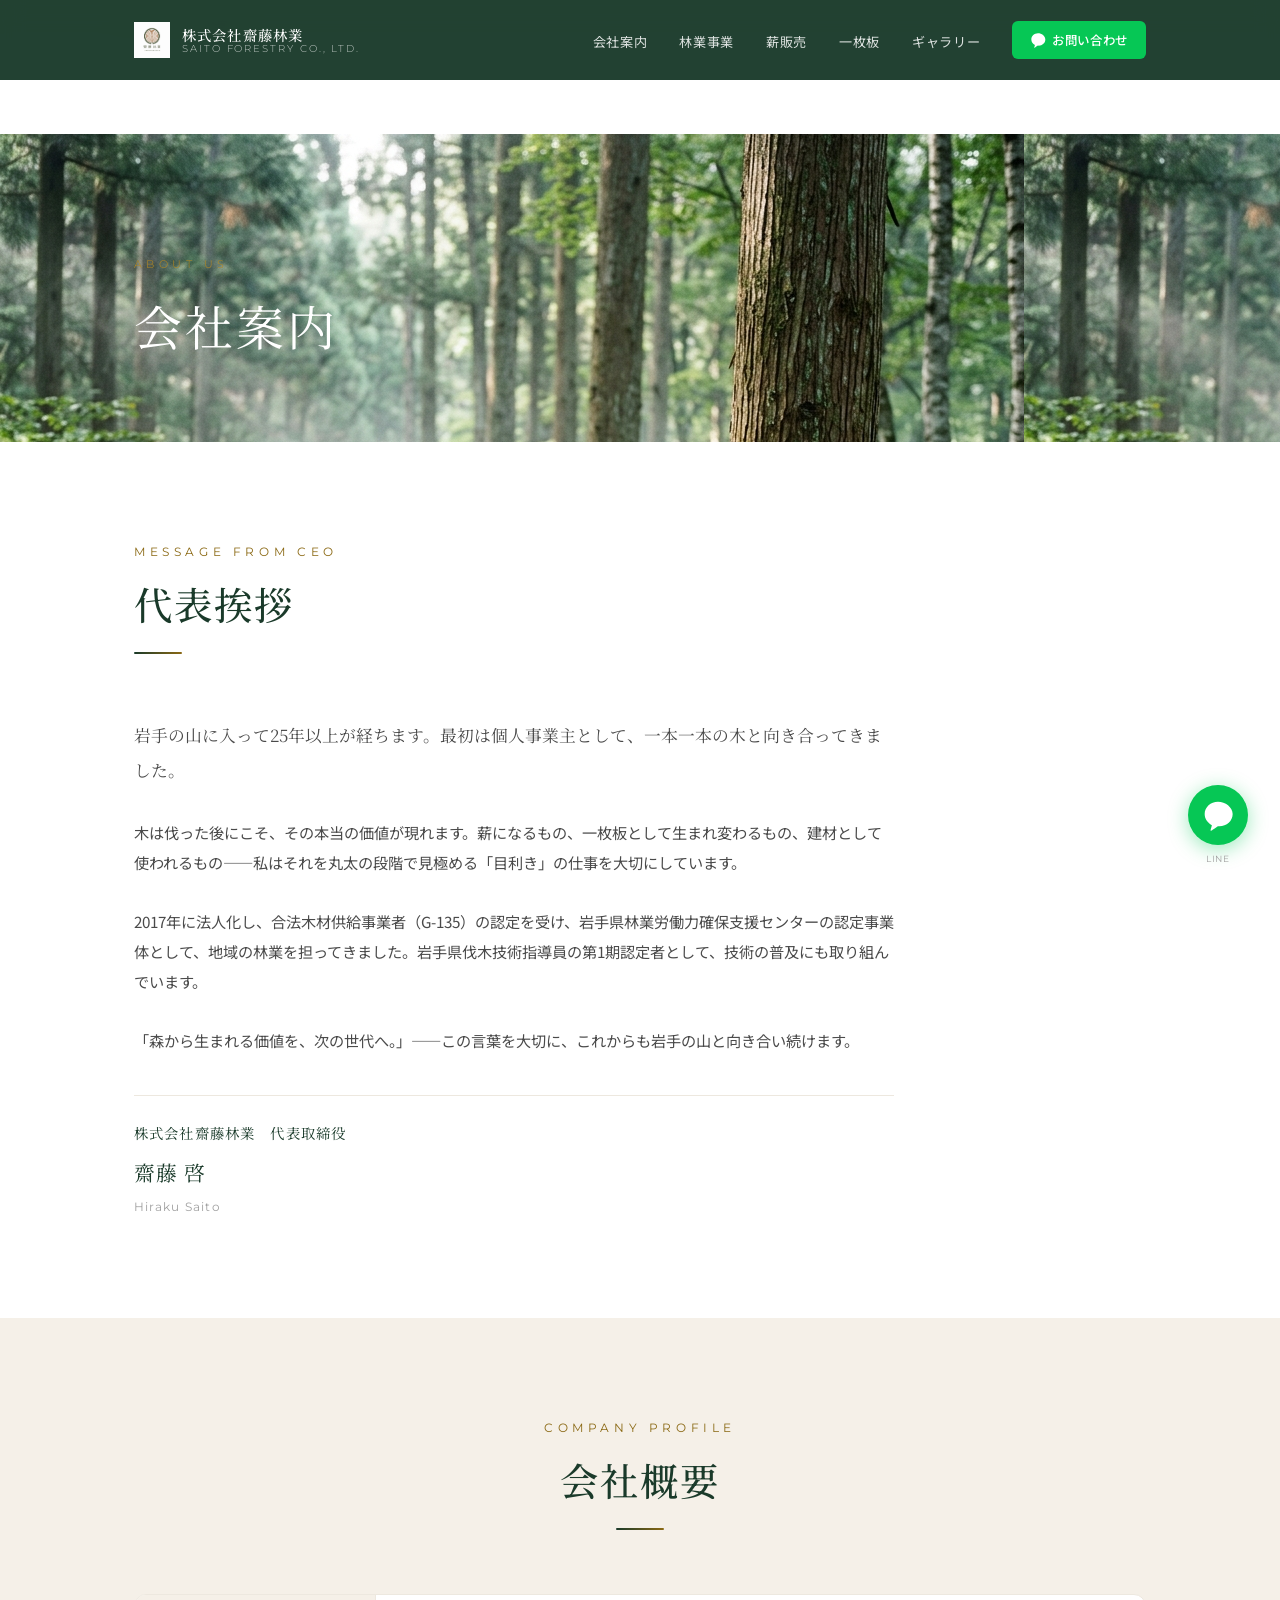
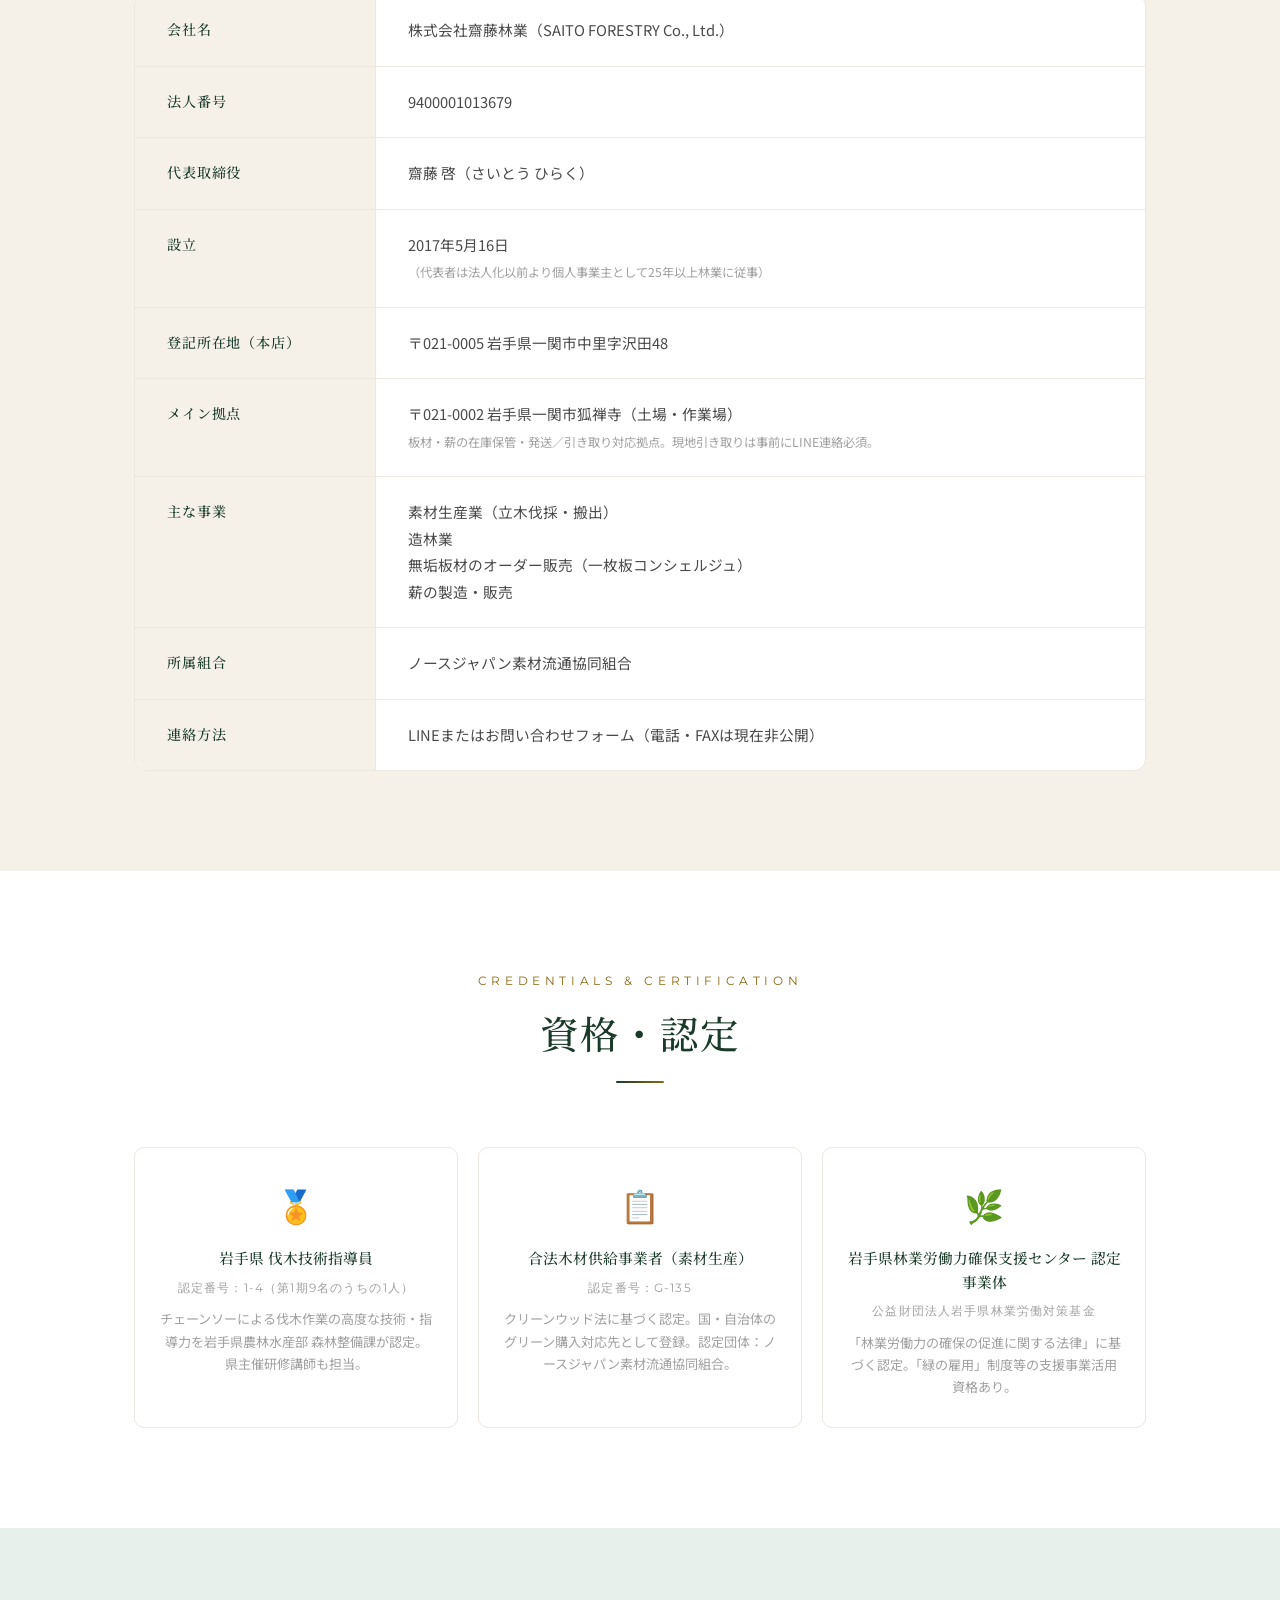
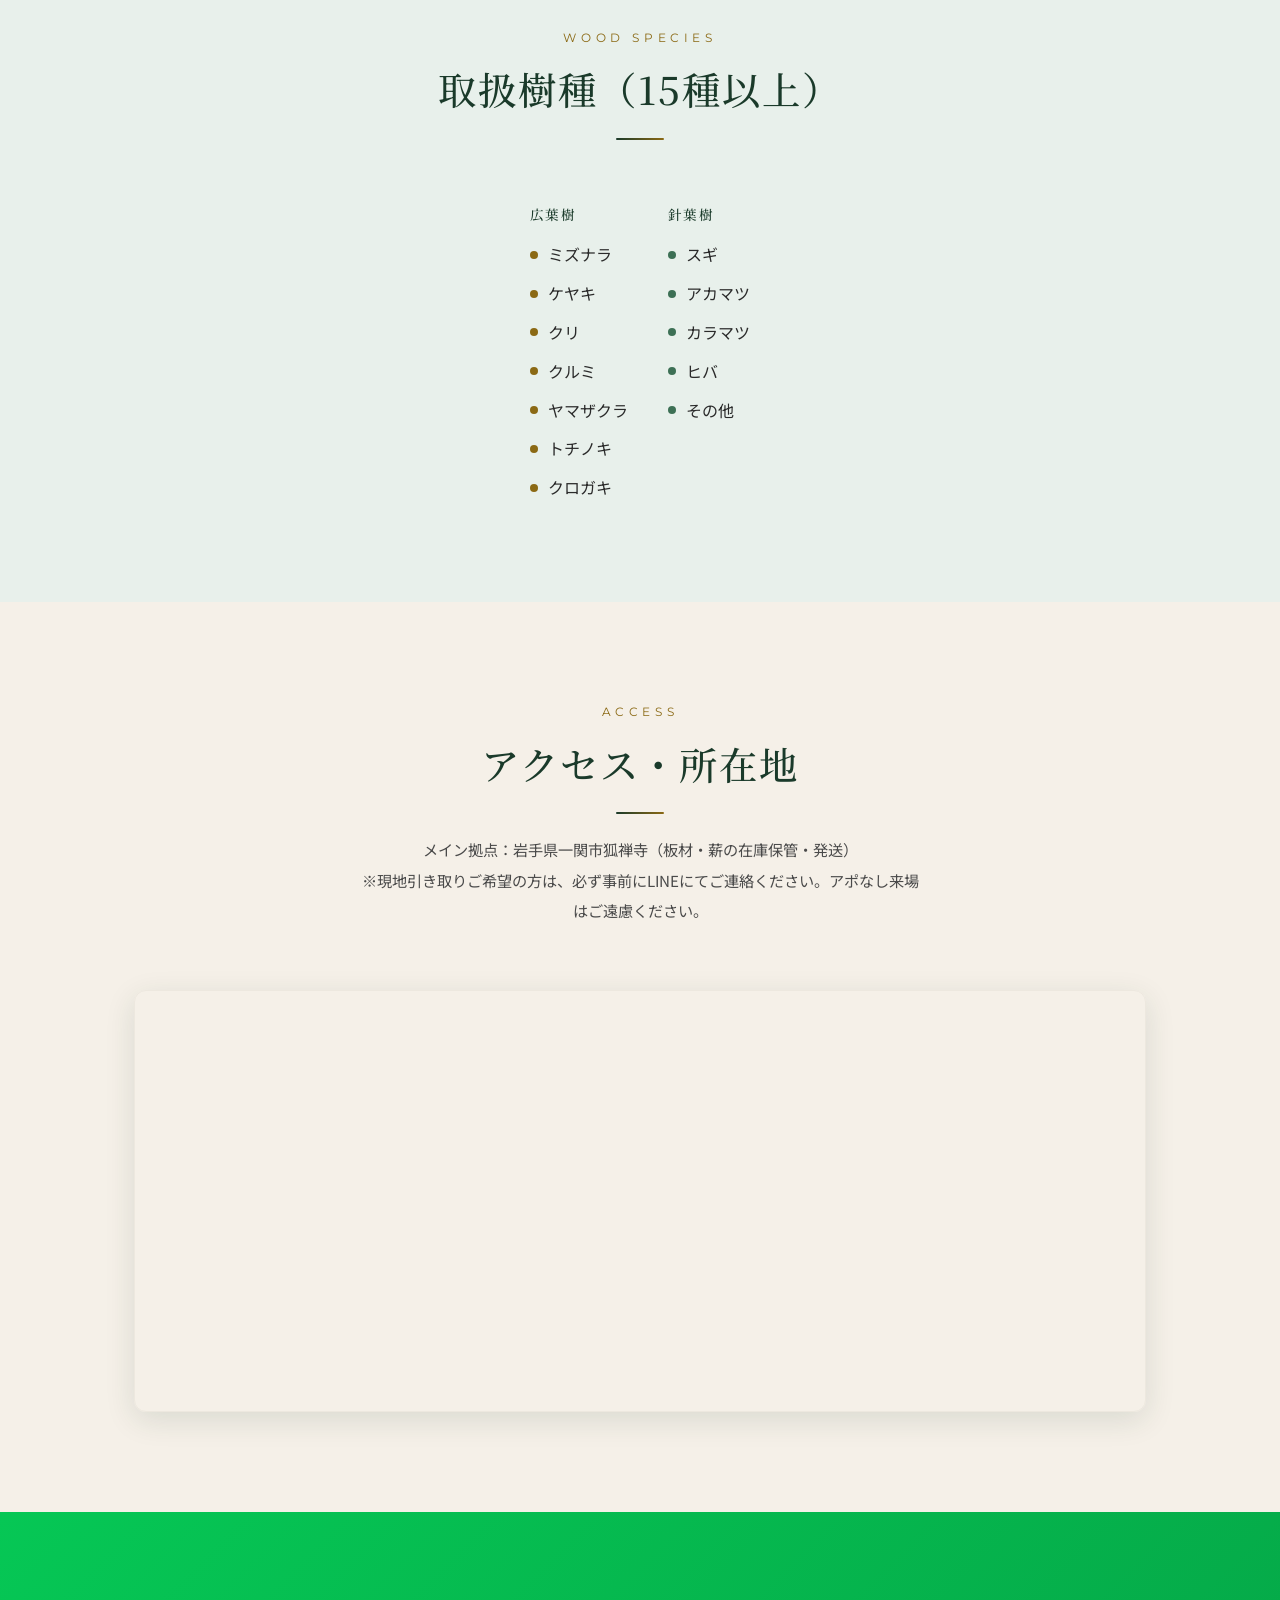
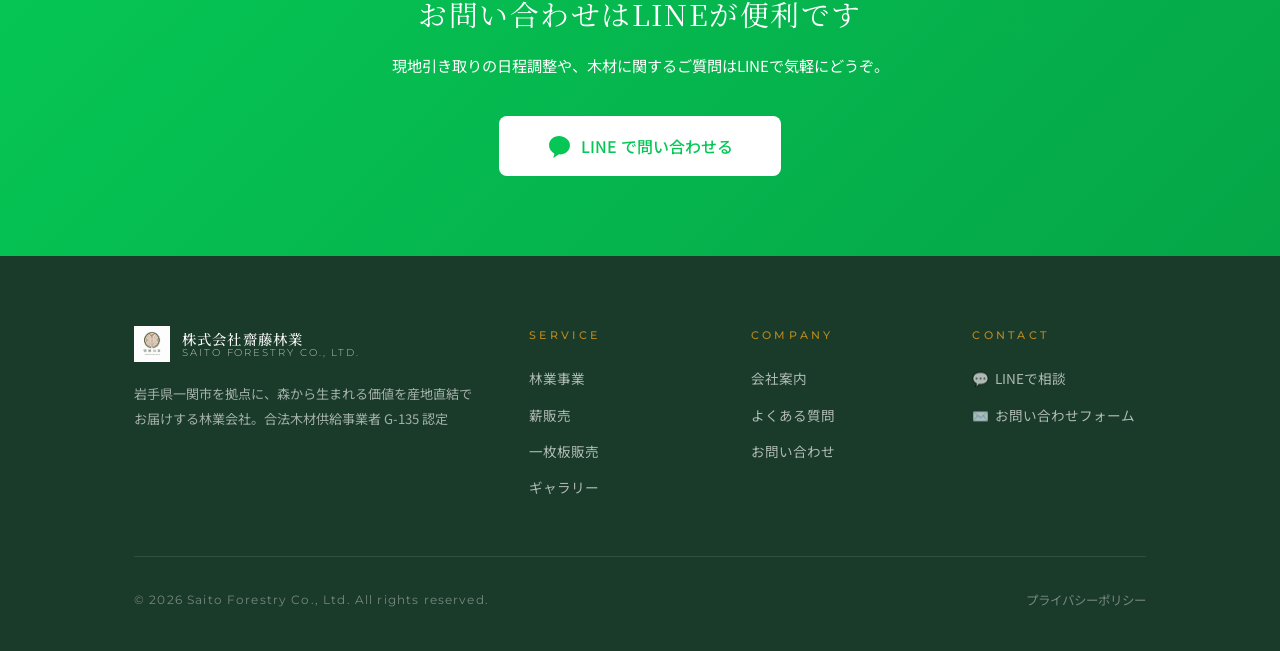
==== commit 65096391: "feat: v1.2仕様書対応 - ロゴ画像化・配達エリアマップ追加・一枚板加工前表記・希少材バッジ" ====
--- a/about/index.html
+++ b/about/index.html
@@ -51,7 +51,7 @@
 <header id="header" style="background:rgba(26,58,42,0.96); backdrop-filter:blur(12px);">
     <div class="container">
         <a href="/" class="site-logo" aria-label="株式会社齋藤林業 トップページへ">
-            <div class="site-logo__mark">齋</div>
+            <img src="../assets/images/logo.png" alt="株式会社齋藤林業 ロゴ" class="site-logo__img" style="height:36px;">
             <div class="site-logo__text">
                 <span class="site-logo__ja">株式会社齋藤林業</span>
                 <span class="site-logo__en">Saito Forestry Co., Ltd.</span>
@@ -303,7 +303,7 @@
         <div class="footer-grid">
             <div class="footer-brand">
                 <div class="footer-brand__logo">
-                    <div class="site-logo__mark">齋</div>
+                    <img src="../assets/images/logo.png" alt="株式会社齋藤林業 ロゴ" class="site-logo__img" style="height:36px;">
                     <div class="site-logo__text">
                         <span class="site-logo__ja">株式会社齋藤林業</span>
                         <span class="site-logo__en">Saito Forestry Co., Ltd.</span>
--- a/style.css
+++ b/style.css
@@ -143,6 +143,17 @@
     color: var(--white);
 }
 
+.site-logo__img {
+    height: 44px;
+    width: auto;
+    object-fit: contain;
+    transition: transform 0.3s var(--ease);
+}
+
+.site-logo:hover .site-logo__img {
+    transform: scale(1.05);
+}
+
 .site-logo__mark {
     width: 44px;
     height: 44px;
@@ -1595,6 +1606,70 @@
     border: 1px solid rgba(139,105,20,0.2);
 }
 
+.badge--premium {
+    background: var(--wood);
+    color: var(--white);
+    border: 1px solid var(--wood-dark);
+}
+
+.badge--rare {
+    background: #5c1d1d;
+    color: var(--white);
+    border: 1px solid #3d1010;
+}
+
+/* 一枚板 注意書き枠 */
+.slab-notice {
+    background: #fffcf5;
+    border: 1px solid var(--border);
+    border-left: 4px solid var(--wood);
+    border-radius: 8px;
+    padding: 24px;
+    margin-bottom: 32px;
+}
+
+.slab-notice__title {
+    font-family: 'Noto Serif JP', serif;
+    font-size: 1.05rem;
+    font-weight: 600;
+    color: var(--forest);
+    margin-bottom: 12px;
+    display: flex;
+    align-items: center;
+    gap: 8px;
+}
+
+.slab-notice__text {
+    font-size: 0.88rem;
+    color: var(--text-mid);
+    line-height: 1.8;
+}
+
+.slab-notice__list {
+    margin-top: 12px;
+    padding-left: 20px;
+    list-style: square;
+    font-size: 0.85rem;
+    color: var(--text-mid);
+}
+
+/* 配達エリアマップ */
+.delivery-map-container {
+    max-width: 600px;
+    margin: 40px auto 0;
+    background: var(--white);
+    padding: 20px;
+    border-radius: 12px;
+    border: 1px solid var(--border-light);
+    box-shadow: var(--shadow-sm);
+}
+
+.delivery-map {
+    width: 100%;
+    height: auto;
+    display: block;
+}
+
 /* Divider */
 .divider {
     width: 48px;
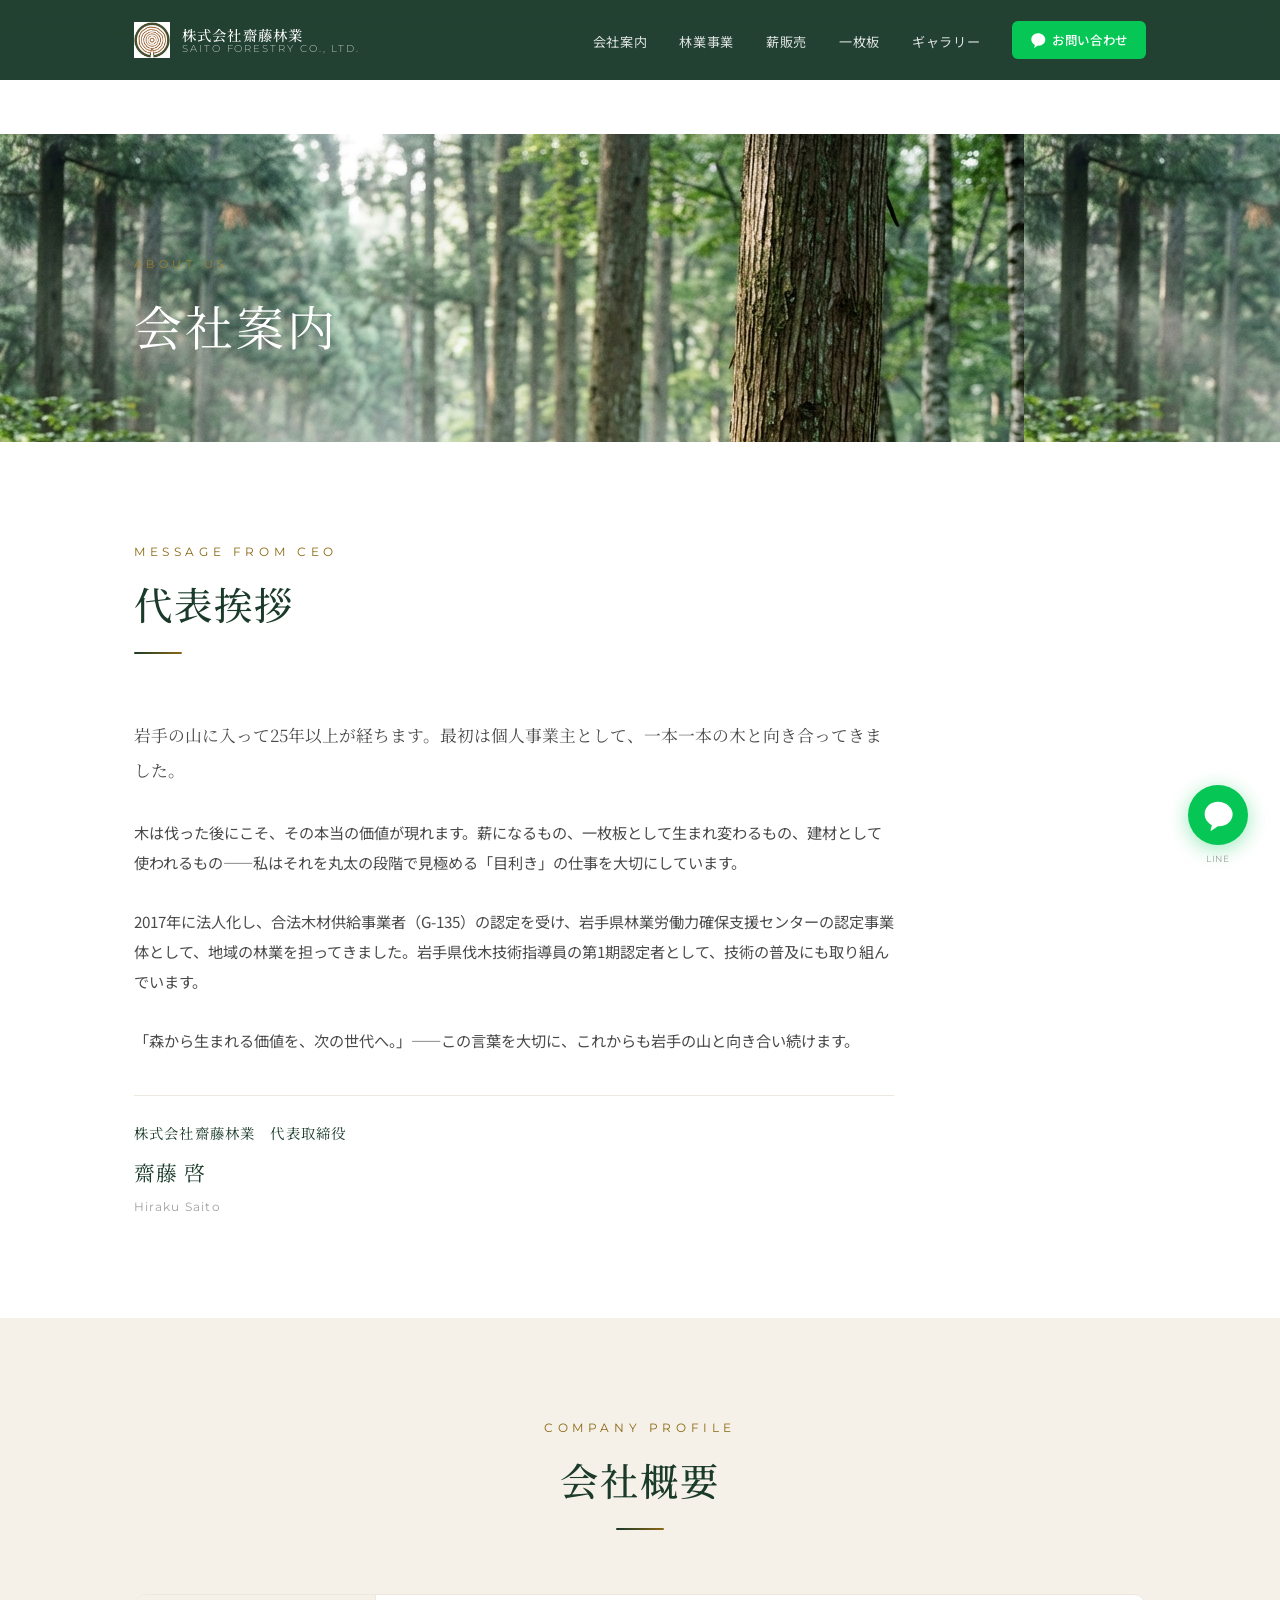
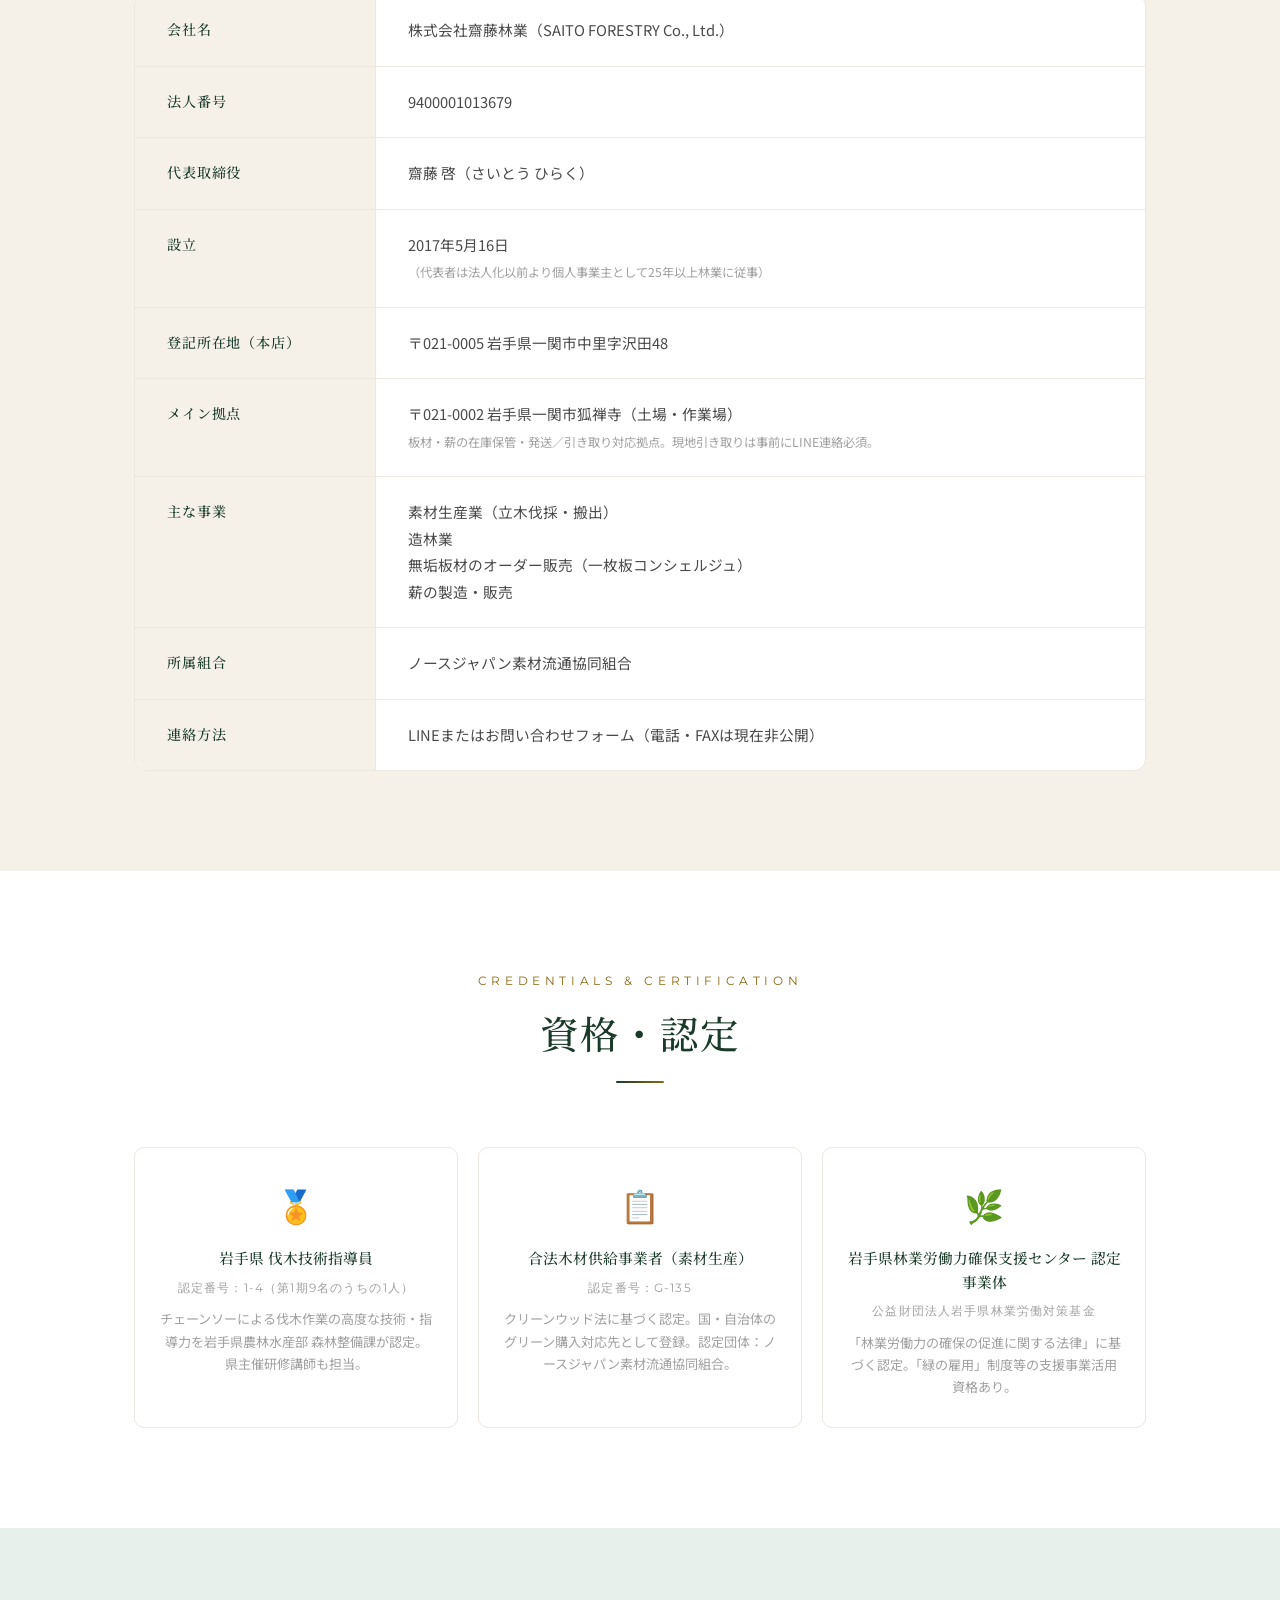
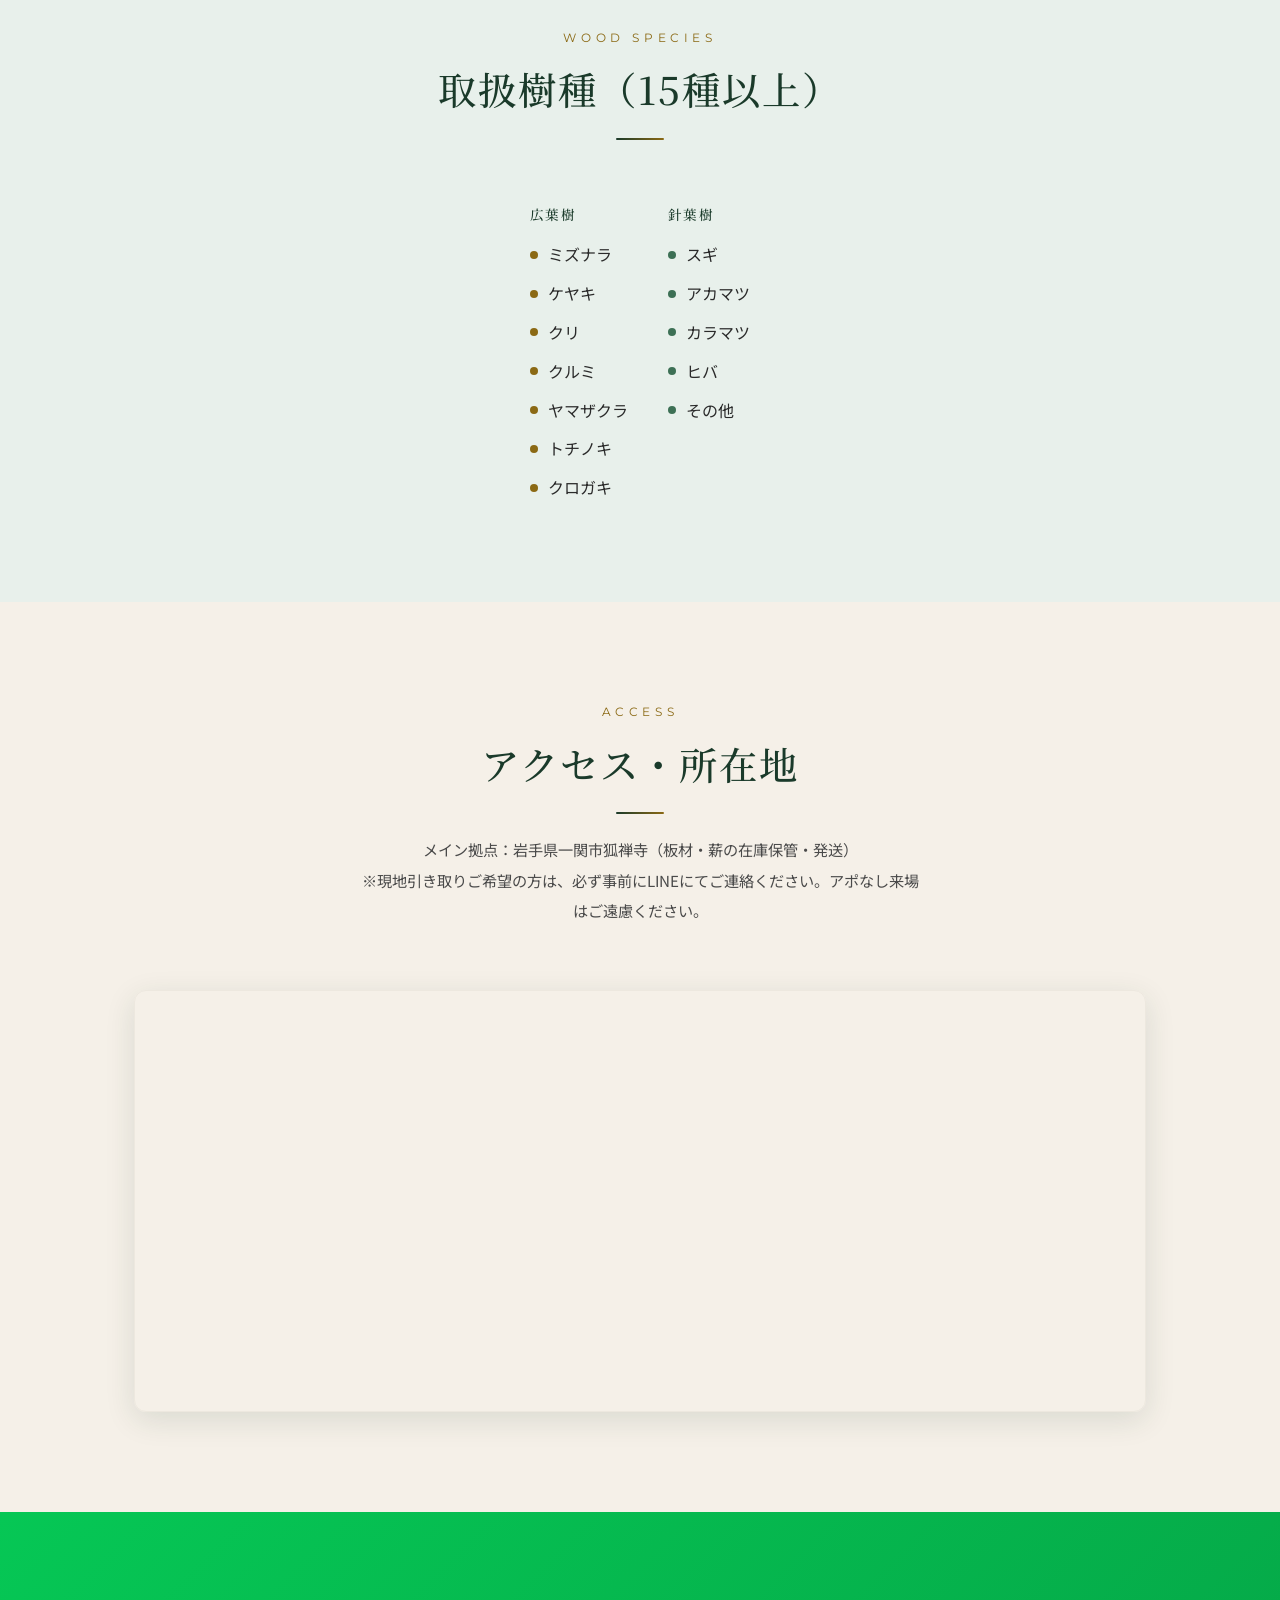
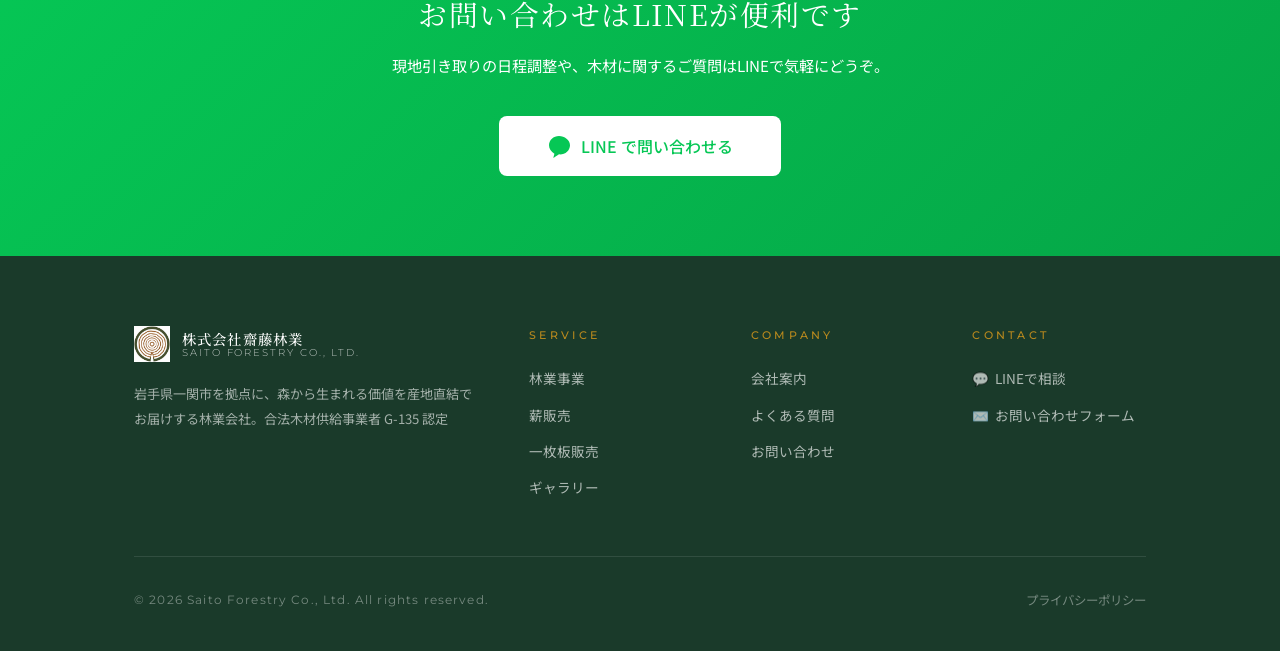
==== commit ce7670ac: "style: firewood配達エリアマップをAREAMAP.pngに差し替え、フッターロゴをSAITOFORESTRY2.pngに変更" ====
--- a/about/index.html
+++ b/about/index.html
@@ -51,7 +51,7 @@
 <header id="header" style="background:rgba(26,58,42,0.96); backdrop-filter:blur(12px);">
     <div class="container">
         <a href="/" class="site-logo" aria-label="株式会社齋藤林業 トップページへ">
-            <img src="../assets/images/logo.png" alt="株式会社齋藤林業 ロゴ" class="site-logo__img" style="height:36px;">
+            <img src="../assets/images/logo2.png" alt="株式会社齋藤林業 ロゴ" class="site-logo__img" style="height:36px;">
             <div class="site-logo__text">
                 <span class="site-logo__ja">株式会社齋藤林業</span>
                 <span class="site-logo__en">Saito Forestry Co., Ltd.</span>
@@ -303,7 +303,7 @@
         <div class="footer-grid">
             <div class="footer-brand">
                 <div class="footer-brand__logo">
-                    <img src="../assets/images/logo.png" alt="株式会社齋藤林業 ロゴ" class="site-logo__img" style="height:36px;">
+                    <img src="../assets/images/logo2.png" alt="株式会社齋藤林業 ロゴ" class="site-logo__img" style="height:36px;">
                     <div class="site-logo__text">
                         <span class="site-logo__ja">株式会社齋藤林業</span>
                         <span class="site-logo__en">Saito Forestry Co., Ltd.</span>
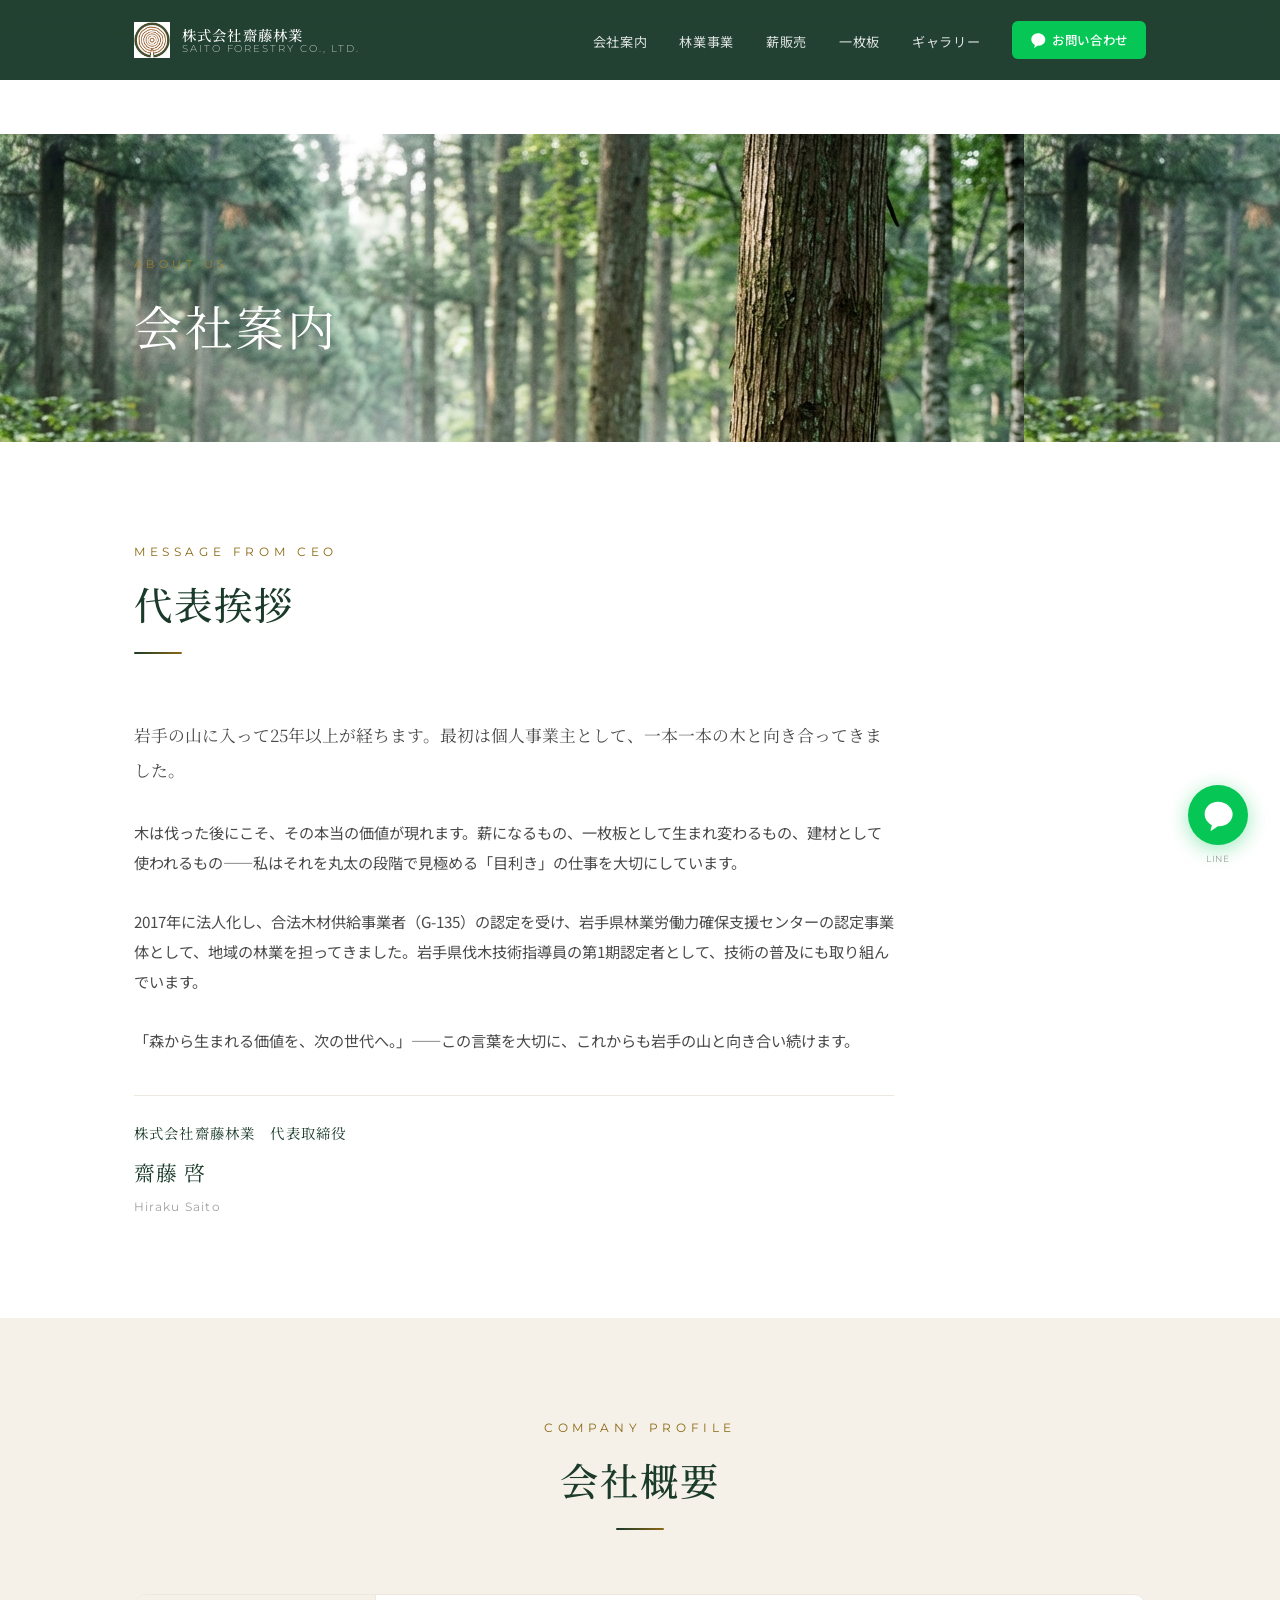
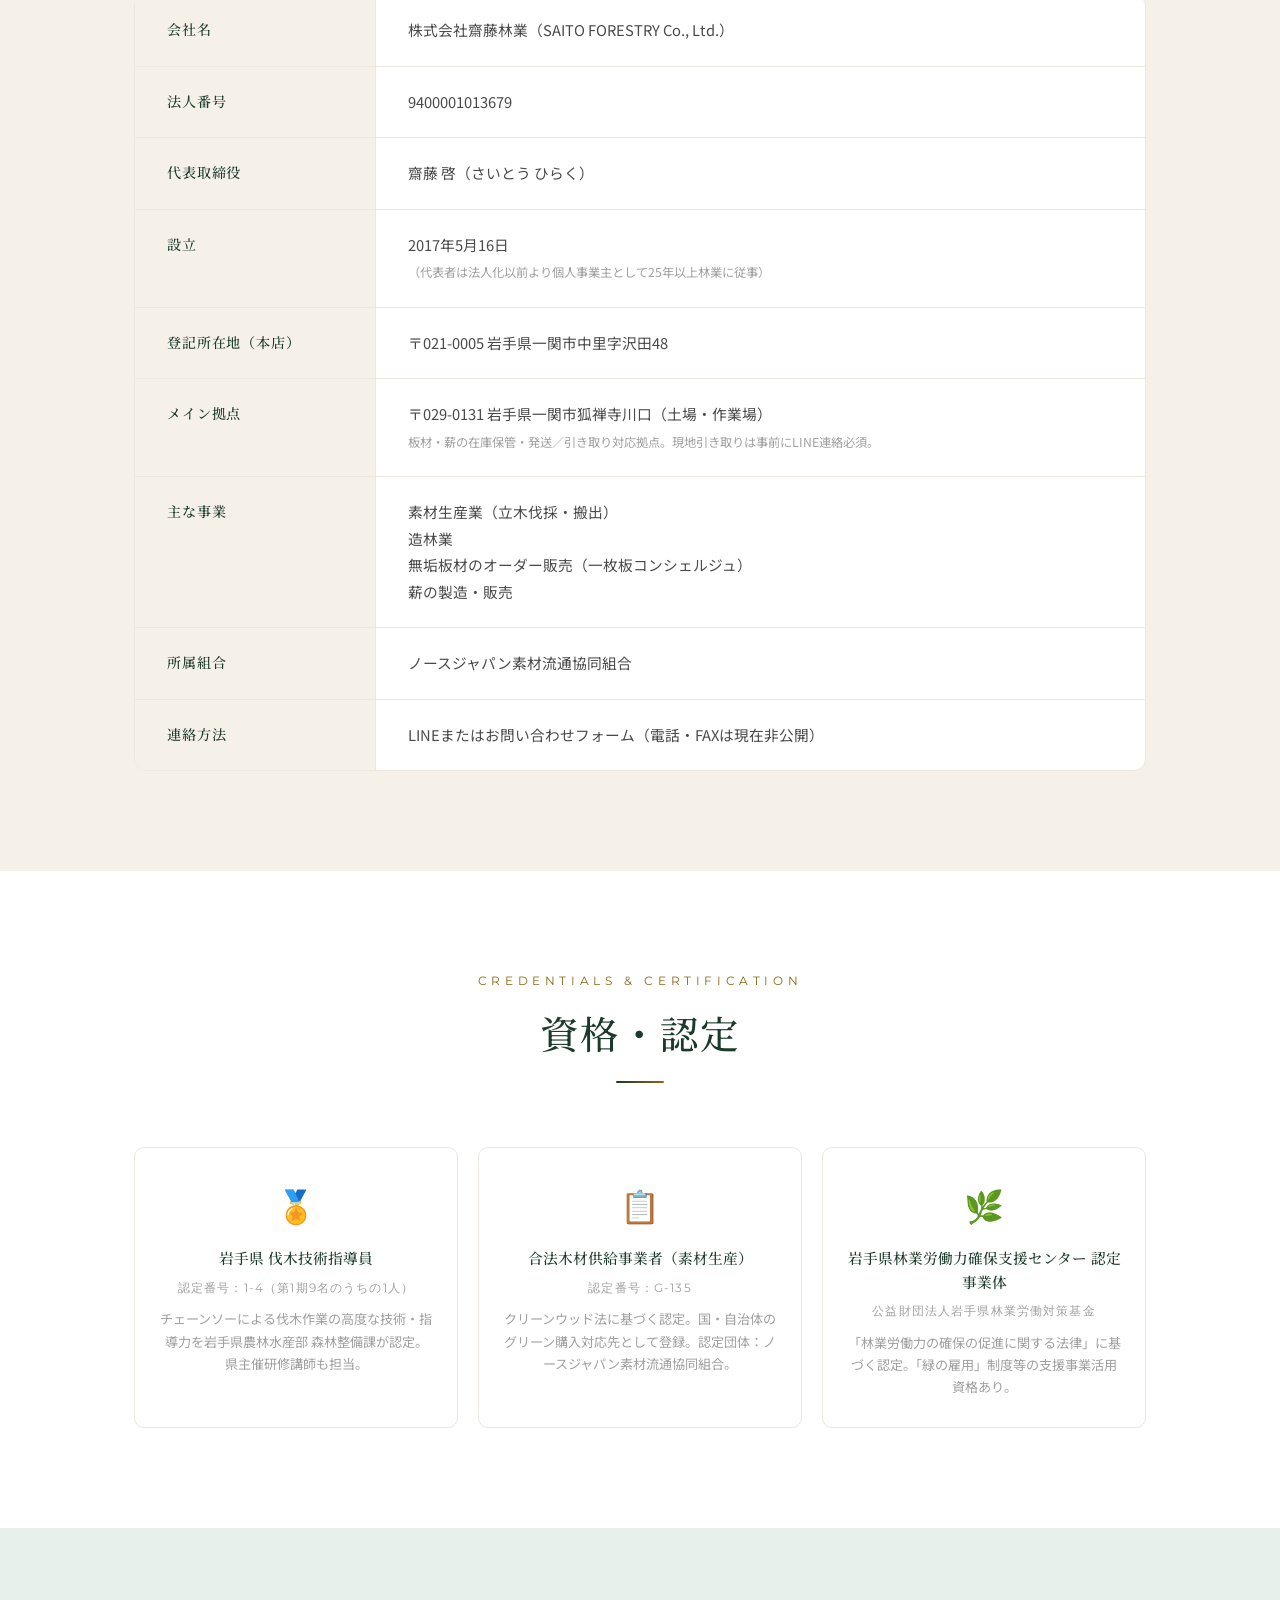
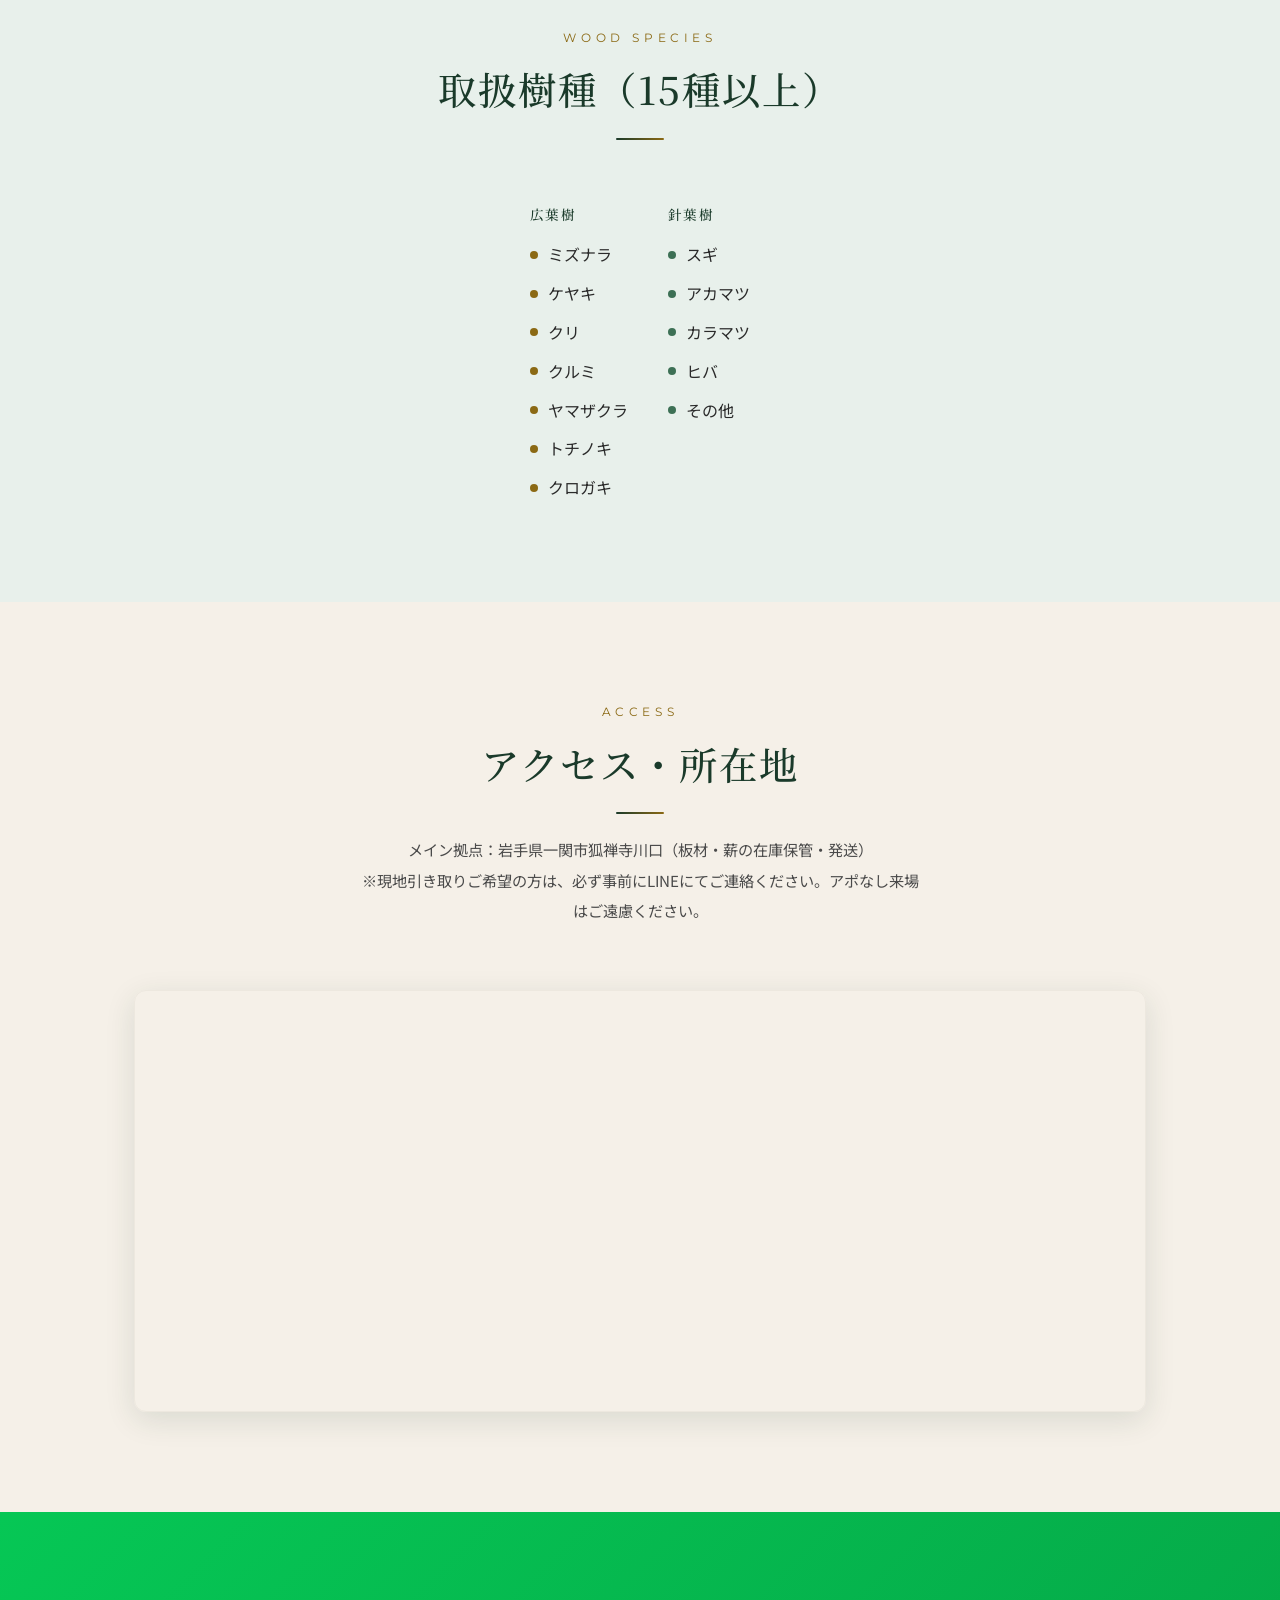
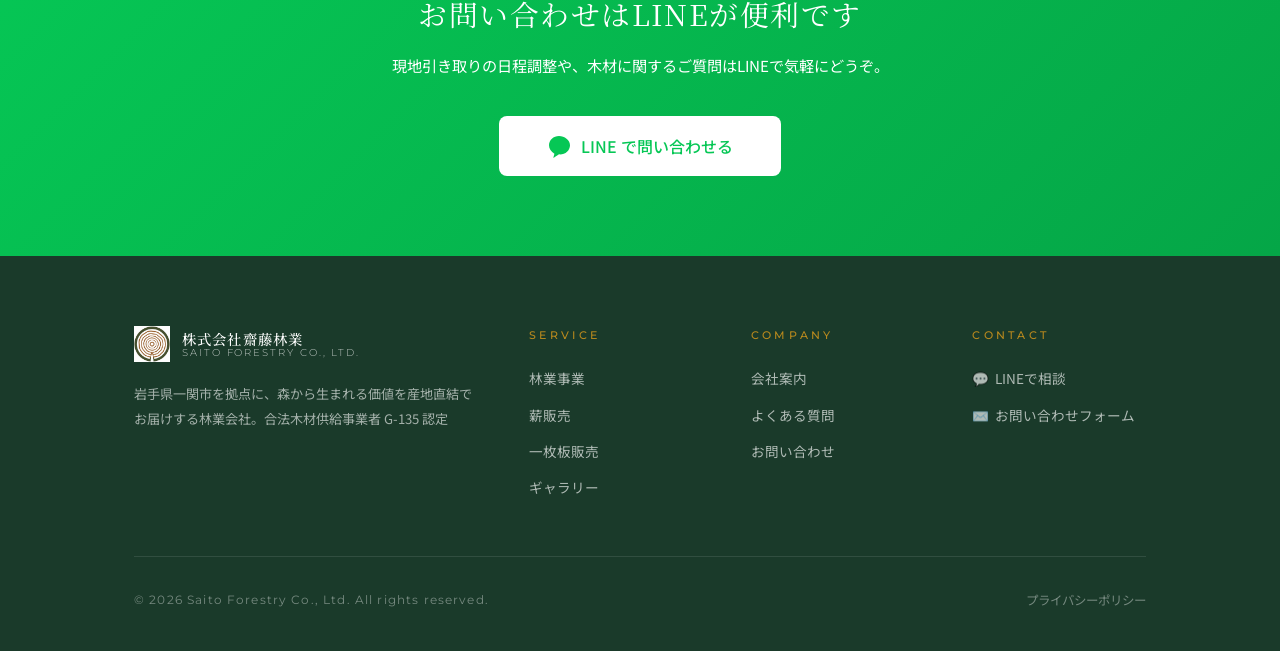
==== commit 4e5bbd92: "feat: 本格公開に向けた改修（住所統一・LINE連携・薪ページ拡張・favicon追加） - 拠点住所を「岩手県一関市狐禅寺川口 〒029-0131」に全ページ統一（構造化データ・Googleマッ" ====
--- a/about/index.html
+++ b/about/index.html
@@ -28,21 +28,24 @@
         "name": "株式会社齋藤林業",
         "address": {
           "@type": "PostalAddress",
-          "streetAddress": "狐禅寺",
+          "streetAddress": "狐禅寺川口",
           "addressLocality": "一関市",
           "addressRegion": "岩手県",
-          "postalCode": "021-0002",
+          "postalCode": "029-0131",
           "addressCountry": "JP"
         }
       }
     ]
     </script>
+  <link rel="icon" type="image/png" sizes="32x32" href="../assets/images/favicon-32.png">
+  <link rel="icon" type="image/png" sizes="16x16" href="../assets/images/favicon-16.png">
+  <link rel="apple-touch-icon" sizes="180x180" href="../assets/images/apple-touch-icon.png">
 </head>
 <body>
 
 <!-- Floating LINE -->
 <div class="float-line">
-    <a href="https://line.me/ti/p/XXXXXX" class="float-line__btn" target="_blank" rel="noopener" aria-label="LINEでお問い合わせ">
+    <a href="../assets/images/line-qr.png" class="float-line__btn" target="_blank" rel="noopener" aria-label="LINEでお問い合わせ">
         <svg viewBox="0 0 48 48" xmlns="http://www.w3.org/2000/svg"><path d="M24 4C12.95 4 4 12.28 4 22.5c0 7.08 4.34 13.27 10.8 16.78-.47 1.76-1.7 6.35-1.94 7.34-.3 1.23.45 1.22 1.02.88.44-.26 7.1-4.82 9.98-6.77.7.1 1.41.15 2.14.15 11.05 0 20-8.28 20-18.5S35.05 4 24 4z"/></svg>
     </a>
     <span class="float-line__label">LINE</span>
@@ -171,7 +174,7 @@
                         <tr>
                             <th scope="row">メイン拠点</th>
                             <td>
-                                <address style="font-style:normal;">〒021-0002 岩手県一関市狐禅寺（土場・作業場）</address>
+                                <address style="font-style:normal;">〒029-0131 岩手県一関市狐禅寺川口（土場・作業場）</address>
                                 <small style="color:var(--text-muted);">板材・薪の在庫保管・発送／引き取り対応拠点。現地引き取りは事前にLINE連絡必須。</small>
                             </td>
                         </tr>
@@ -272,13 +275,13 @@
                 <h2 class="section-head__title" id="access-heading">アクセス・所在地</h2>
                 <div class="divider divider--center"></div>
                 <p class="section-head__desc">
-                    メイン拠点：岩手県一関市狐禅寺（板材・薪の在庫保管・発送）<br>
+                    メイン拠点：岩手県一関市狐禅寺川口（板材・薪の在庫保管・発送）<br>
                     ※現地引き取りご希望の方は、必ず事前にLINEにてご連絡ください。アポなし来場はご遠慮ください。
                 </p>
             </div>
             <div class="map-wrap fade-up">
                 <iframe
-                    src="https://www.google.com/maps/embed?pb=!1m18!1m12!1m3!1d12483.25!2d141.1215!3d38.9195!2m3!1f0!2f0!3f0!3m2!1i1024!2i768!4f13.1!3m3!1m2!1s0x5f596c2b4e19a3b1%3A0x6d0c7c2d09f8b1a4!2z5bKB57O75bqX5biC54eP56OK5a-6!5e0!3m2!1sja!2sjp!4v1688000000000"
+                    src="https://www.google.com/maps?q=%E5%B2%A9%E6%89%8B%E7%9C%8C%E4%B8%80%E9%96%A2%E5%B8%82%E7%8B%90%E7%A6%85%E5%AF%BA%E5%B7%9D%E5%8F%A3&output=embed"
                     allowfullscreen="" loading="lazy" referrerpolicy="no-referrer-when-downgrade"
                     title="株式会社齋藤林業 アクセスマップ"></iframe>
             </div>
@@ -290,7 +293,7 @@
         <div class="container">
             <h2 class="line-cta__title fade-up">お問い合わせはLINEが便利です</h2>
             <p class="line-cta__text fade-up">現地引き取りの日程調整や、木材に関するご質問はLINEで気軽にどうぞ。</p>
-            <a href="https://line.me/ti/p/XXXXXX" class="btn--line-white fade-up" target="_blank" rel="noopener">
+            <a href="../assets/images/line-qr.png" class="btn--line-white fade-up" target="_blank" rel="noopener">
                 <svg width="24" height="24" viewBox="0 0 48 48" fill="#06C755"><path d="M24 4C12.95 4 4 12.28 4 22.5c0 7.08 4.34 13.27 10.8 16.78-.47 1.76-1.7 6.35-1.94 7.34-.3 1.23.45 1.22 1.02.88.44-.26 7.1-4.82 9.98-6.77.7.1 1.41.15 2.14.15 11.05 0 20-8.28 20-18.5S35.05 4 24 4z"/></svg>
                 LINE で問い合わせる
             </a>
@@ -313,7 +316,7 @@
             </div>
             <nav class="footer-nav"><div class="footer-nav__title">Service</div><ul><li><a href="/forestry/">林業事業</a></li><li><a href="/firewood/">薪販売</a></li><li><a href="/slab/">一枚板販売</a></li><li><a href="/gallery/">ギャラリー</a></li></ul></nav>
             <nav class="footer-nav"><div class="footer-nav__title">Company</div><ul><li><a href="/about/">会社案内</a></li><li><a href="/faq/">よくある質問</a></li><li><a href="/contact/">お問い合わせ</a></li></ul></nav>
-            <nav class="footer-nav"><div class="footer-nav__title">Contact</div><ul><li><a href="https://line.me/ti/p/XXXXXX" target="_blank" rel="noopener"><span>💬</span> LINEで相談</a></li><li><a href="/contact/"><span>✉️</span> お問い合わせフォーム</a></li></ul></nav>
+            <nav class="footer-nav"><div class="footer-nav__title">Contact</div><ul><li><a href="../assets/images/line-qr.png" target="_blank" rel="noopener"><span>💬</span> LINEで相談</a></li><li><a href="/contact/"><span>✉️</span> お問い合わせフォーム</a></li></ul></nav>
         </div>
         <div class="footer-bottom">
             <p class="footer-copy">&copy; 2026 Saito Forestry Co., Ltd. All rights reserved.</p>
--- a/style.css
+++ b/style.css
@@ -637,6 +637,13 @@
     gap: 32px;
 }
 
+.grid-2-col {
+    display: grid;
+    grid-template-columns: repeat(2, 1fr);
+    gap: 64px;
+    align-items: center;
+}
+
 .grid-4 {
     display: grid;
     grid-template-columns: repeat(4, 1fr);
@@ -1332,6 +1339,32 @@
     line-height: 1.9;
 }
 
+.line-cta__row {
+    display: flex;
+    align-items: center;
+    justify-content: center;
+    gap: 24px;
+    flex-wrap: wrap;
+}
+
+.line-cta__qr {
+    background: var(--white);
+    border-radius: 8px;
+    padding: 6px;
+    display: block;
+}
+
+@media (max-width: 640px) {
+    .line-cta__row {
+        flex-direction: column-reverse;
+        gap: 20px;
+    }
+    .line-cta__qr {
+        width: 88px;
+        height: 88px;
+    }
+}
+
 .btn--line-white {
     background: var(--white);
     color: #06C755;
@@ -1707,8 +1740,10 @@
     #mobile-nav { display: flex; }
 
     .grid-3,
-    .grid-2 {
+    .grid-2,
+    .grid-2-col {
         grid-template-columns: 1fr;
+        gap: 32px;
     }
 
     .grid-4 { grid-template-columns: 1fr; }
@@ -1751,3 +1786,268 @@
 
     .float-line { bottom: 20px; right: 20px; }
 }
+
+/* ===== Firewood guide additions ===== */
+.toc-pills {
+    display: flex;
+    flex-wrap: wrap;
+    gap: 10px;
+    justify-content: center;
+    overflow-x: auto;
+    -webkit-overflow-scrolling: touch;
+    padding-bottom: 4px;
+}
+
+.toc-pills a {
+    display: inline-block;
+    white-space: nowrap;
+    padding: 8px 18px;
+    border-radius: 999px;
+    border: 1px solid var(--border);
+    color: var(--forest-mid);
+    font-size: 0.85rem;
+    text-decoration: none;
+    transition: background var(--speed-fast, 0.2s) var(--ease), color var(--speed-fast, 0.2s) var(--ease);
+}
+
+.toc-pills a:hover {
+    background: var(--forest);
+    color: var(--white);
+    border-color: var(--forest);
+}
+
+.wood-compare {
+    display: grid;
+    grid-template-columns: 1fr 1fr;
+    gap: 24px;
+}
+
+@media (max-width: 720px) {
+    .wood-compare { grid-template-columns: 1fr; }
+}
+
+.wood-compare__card {
+    background: var(--white);
+    border: 1px solid var(--border-light);
+    border-radius: 12px;
+    padding: 28px;
+    box-shadow: var(--shadow-sm);
+}
+
+.wood-compare__card h3 {
+    font-family: 'Noto Serif JP', serif;
+    color: var(--forest);
+    font-size: 1.15rem;
+    margin-bottom: 12px;
+}
+
+.wood-compare__card ul {
+    margin: 12px 0;
+    padding-left: 1.2em;
+    color: var(--text-mid);
+    font-size: 0.92rem;
+    line-height: 1.8;
+}
+
+.step-list {
+    display: grid;
+    grid-template-columns: repeat(4, 1fr);
+    gap: 20px;
+}
+
+@media (max-width: 860px) {
+    .step-list { grid-template-columns: repeat(2, 1fr); }
+}
+@media (max-width: 480px) {
+    .step-list { grid-template-columns: 1fr; }
+}
+
+.step-list__item {
+    background: var(--white);
+    border: 1px solid var(--border-light);
+    border-radius: 12px;
+    padding: 22px 20px;
+    text-align: center;
+    box-shadow: var(--shadow-sm);
+}
+
+.step-list__num {
+    display: inline-block;
+    font-family: 'Noto Serif JP', serif;
+    font-size: 0.8rem;
+    color: var(--wood);
+    letter-spacing: 0.1em;
+    margin-bottom: 8px;
+}
+
+.step-list__title {
+    font-weight: 500;
+    color: var(--forest);
+    margin-bottom: 8px;
+}
+
+.step-list__text {
+    font-size: 0.85rem;
+    color: var(--text-mid);
+    line-height: 1.7;
+}
+
+.warning-box {
+    background: #fff8ef;
+    border: 1px solid #e8cf9e;
+    border-left: 4px solid var(--wood);
+    border-radius: 8px;
+    padding: 24px 28px;
+    margin-bottom: 20px;
+}
+
+.warning-box h3 {
+    display: flex;
+    align-items: center;
+    gap: 8px;
+    font-size: 1rem;
+    color: var(--wood-dark);
+    margin-bottom: 8px;
+    font-weight: 500;
+}
+
+.warning-box p, .warning-box ul {
+    font-size: 0.9rem;
+    color: var(--text-mid);
+    line-height: 1.8;
+}
+
+.warning-box ul { padding-left: 1.2em; }
+
+.storage-list {
+    display: grid;
+    grid-template-columns: repeat(auto-fit, minmax(200px, 1fr));
+    gap: 20px;
+}
+
+.storage-list__item {
+    background: var(--forest-pale);
+    border-radius: 12px;
+    padding: 22px 20px;
+}
+
+.storage-list__item h3 {
+    font-size: 0.98rem;
+    color: var(--forest);
+    margin-bottom: 8px;
+    font-weight: 500;
+}
+
+.storage-list__item p {
+    font-size: 0.85rem;
+    color: var(--text-mid);
+    line-height: 1.7;
+}
+
+.event-banner {
+    background: linear-gradient(135deg, var(--wood-dark), var(--wood));
+    color: var(--white);
+    border-radius: 16px;
+    padding: 40px;
+    box-shadow: var(--shadow-wood);
+}
+
+.event-banner__label {
+    font-size: 0.78rem;
+    letter-spacing: 0.15em;
+    opacity: 0.85;
+    text-transform: uppercase;
+}
+
+.event-banner__title {
+    font-family: 'Noto Serif JP', serif;
+    font-size: 1.4rem;
+    margin: 8px 0 16px;
+}
+
+.event-banner__meta {
+    display: flex;
+    flex-wrap: wrap;
+    gap: 12px 28px;
+    margin: 18px 0;
+    font-size: 0.9rem;
+}
+
+.event-banner__meta strong { display: block; font-size: 0.72rem; opacity: 0.8; font-weight: 400; }
+
+.event-banner table {
+    width: 100%;
+    border-collapse: collapse;
+    margin: 18px 0;
+    font-size: 0.88rem;
+}
+
+.event-banner table th, .event-banner table td {
+    text-align: left;
+    padding: 8px 10px;
+    border-bottom: 1px solid rgba(255,255,255,0.25);
+    vertical-align: top;
+}
+
+.event-banner table th {
+    width: 30%;
+    font-weight: 400;
+    opacity: 0.85;
+}
+
+.event-banner__actions {
+    display: flex;
+    flex-wrap: wrap;
+    gap: 12px;
+    margin-top: 20px;
+}
+
+.event-banner .btn, .event-banner .btn--line-white {
+    font-size: 0.9rem;
+}
+
+@media (max-width: 640px) {
+    .u-pc { display: none; }
+}
+
+/* ===== Hero brand mark (SAITO FORESTRY) ===== */
+.hero__brandmark {
+    position: absolute;
+    inset: 0;
+    display: flex;
+    align-items: center;
+    justify-content: center;
+    font-family: 'Montserrat', sans-serif;
+    font-weight: 200;
+    font-size: clamp(3.2rem, 14vw, 11rem);
+    line-height: 0.95;
+    letter-spacing: 0.02em;
+    color: rgba(255,255,255,0.14);
+    text-align: center;
+    pointer-events: none;
+    z-index: 1;
+    user-select: none;
+}
+
+@media (min-width: 1100px) {
+    .hero__brandmark { white-space: nowrap; }
+}
+
+/* ===== Reduced motion ===== */
+@media (prefers-reduced-motion: reduce) {
+    html { scroll-behavior: auto; }
+    .fade-up, .fade-in {
+        opacity: 1 !important;
+        transform: none !important;
+        transition: none !important;
+    }
+    .hero__bg, #hero:hover .hero__bg {
+        transition: none !important;
+        transform: none !important;
+    }
+    * {
+        animation-duration: 0.001ms !important;
+        animation-iteration-count: 1 !important;
+        transition-duration: 0.001ms !important;
+    }
+}
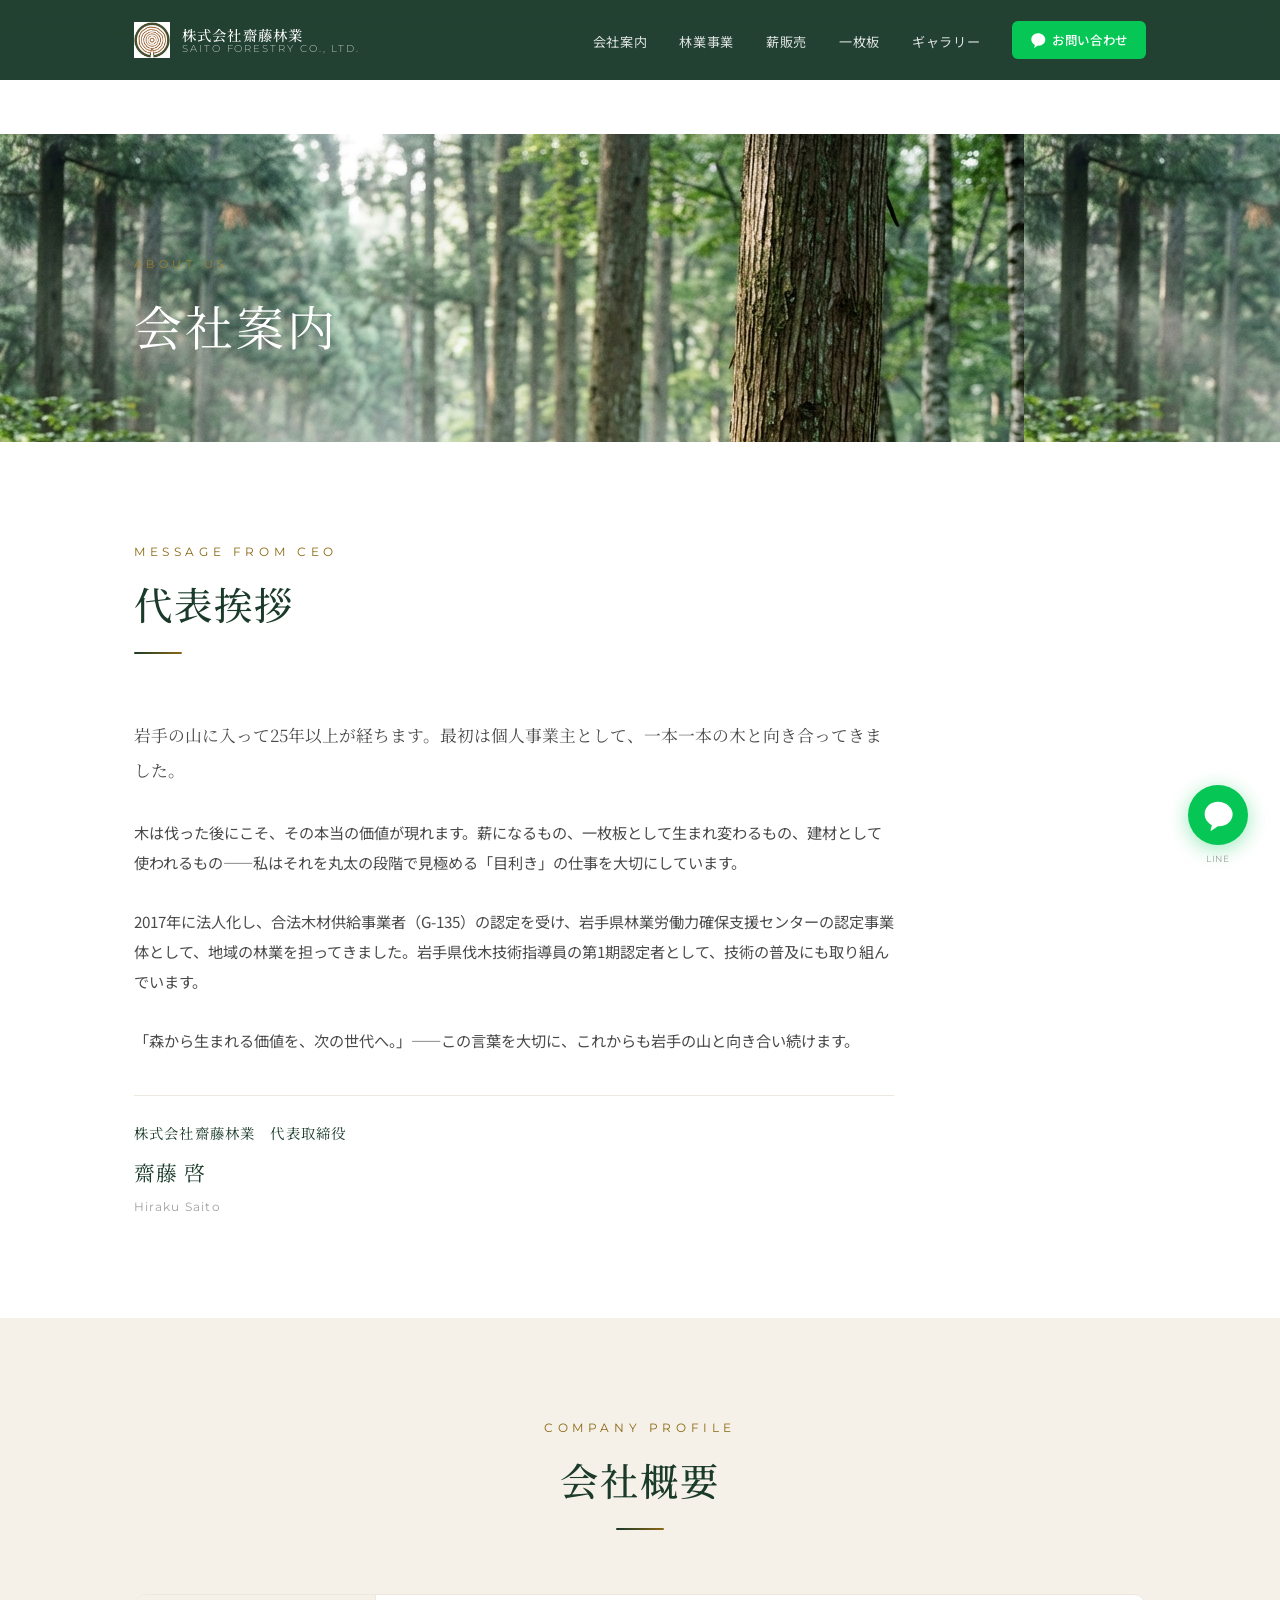
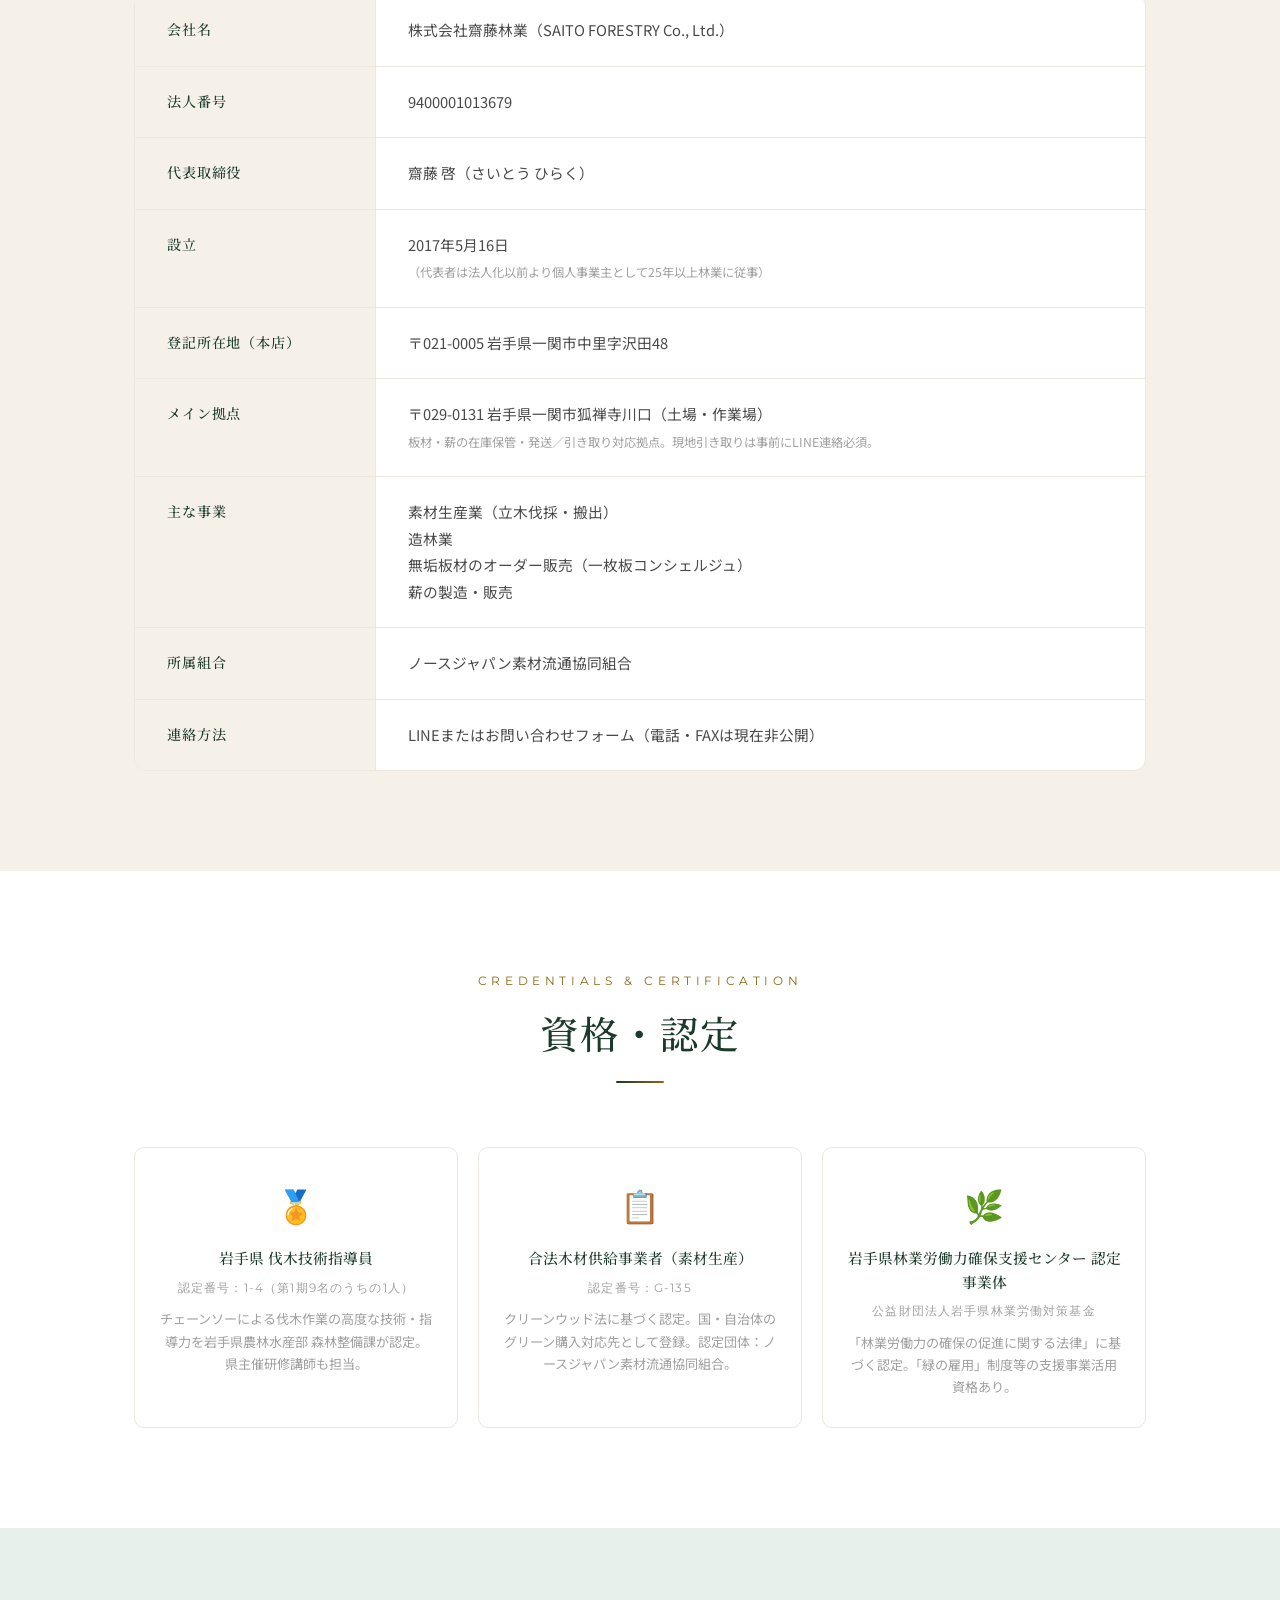
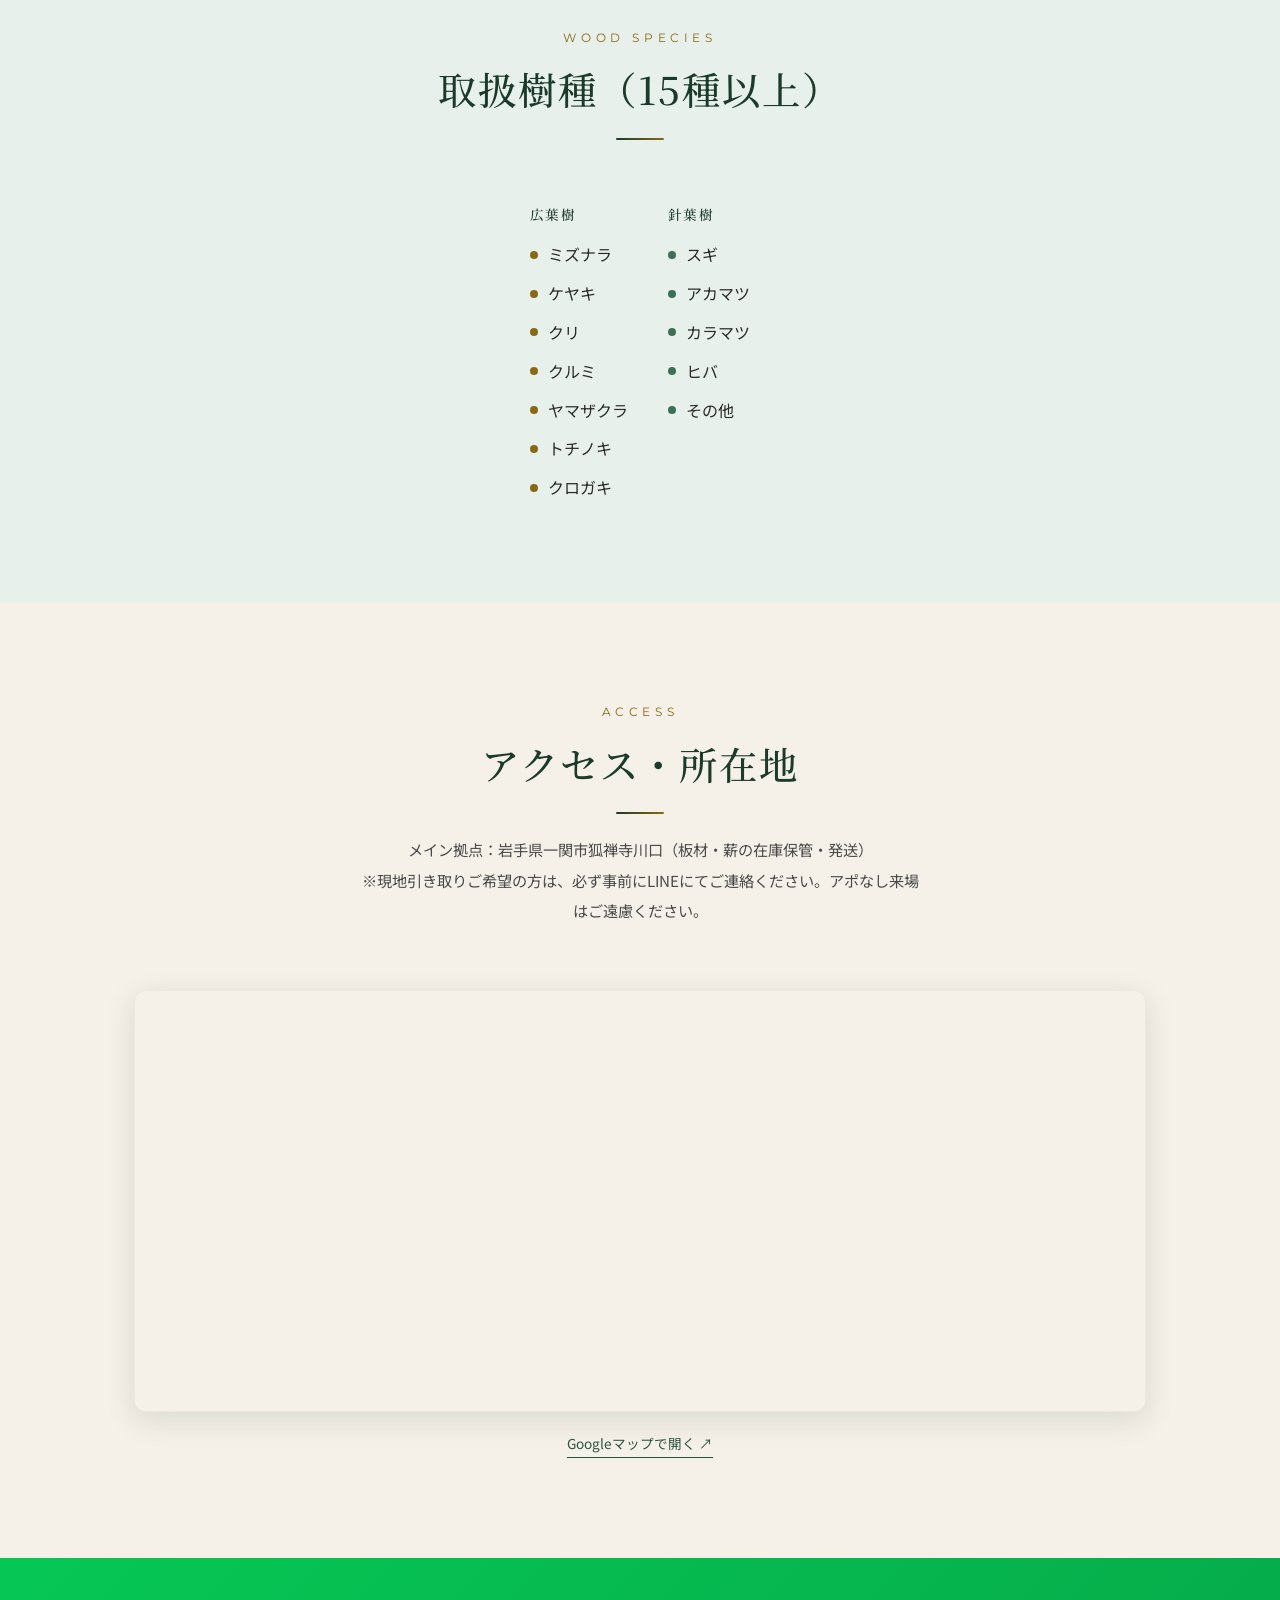
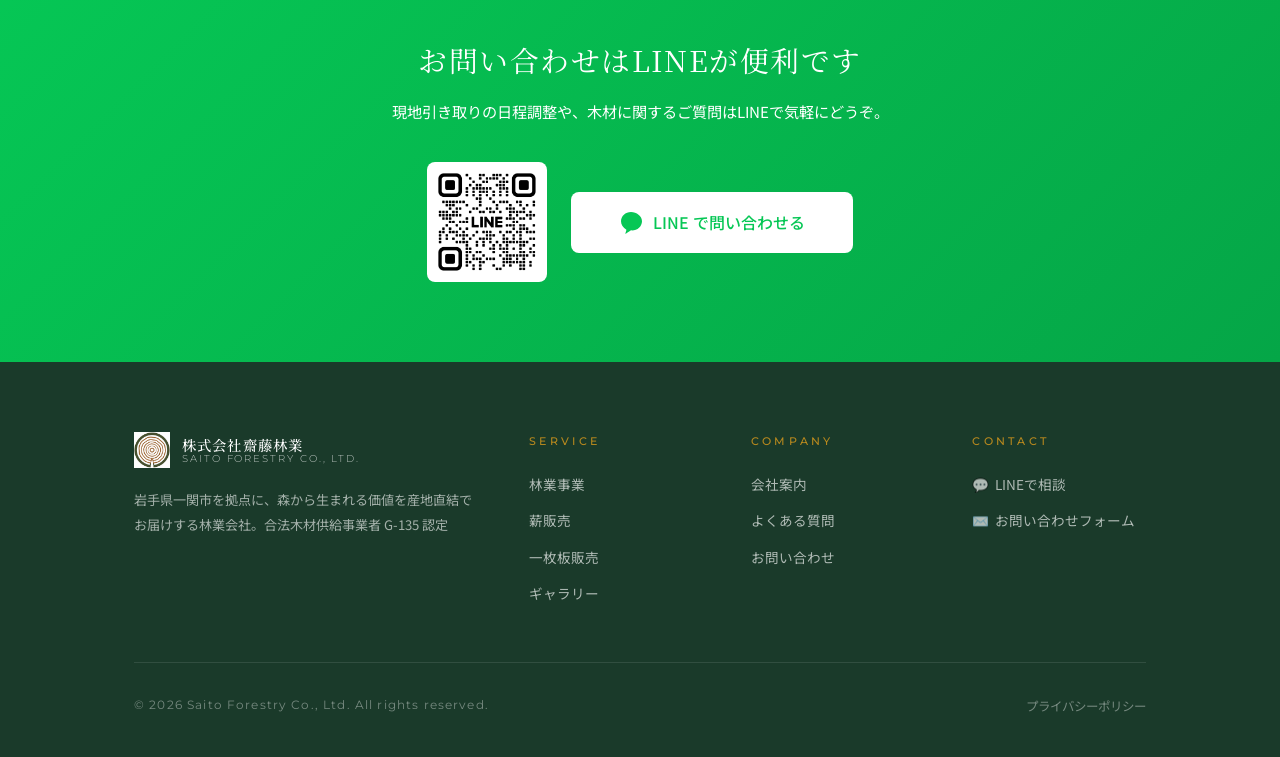
==== commit 95e8e96f: "fix: Hero文字の方向性変更、ロゴ統一、Googleマップ外部リンク、LINEバナー統一、薪ページの階層化 - Hero背景の巨大タイポグラフィ案を撤回し、通常のラベル表記に戻す - 左上ヘッダ" ====
--- a/about/index.html
+++ b/about/index.html
@@ -5,11 +5,11 @@
     <meta name="viewport" content="width=device-width, initial-scale=1.0">
     <title>会社案内 | 株式会社齋藤林業 — 岩手県一関市の林業会社</title>
     <meta name="description" content="株式会社齋藤林業の会社案内。代表取締役・齋藤啓（さいとうひらく）の挨拶、会社概要、資格・認定（伐木技術指導員・合法木材供給事業者G-135）、アクセスをご案内します。">
-    <link rel="canonical" href="https://saito-ringyo.co.jp/about/">
+    <link rel="canonical" href="https://saitoforestry.github.io/about/">
     <meta property="og:title" content="会社案内 | 株式会社齋藤林業">
     <meta property="og:description" content="岩手県一関市の林業会社。25年以上の経験を持つ代表・齋藤啓が率いる素材生産・薪販売・一枚板販売の会社です。">
-    <meta property="og:url" content="https://saito-ringyo.co.jp/about/">
-    <meta property="og:image" content="https://saito-ringyo.co.jp/assets/images/hero.jpg">
+    <meta property="og:url" content="https://saitoforestry.github.io/about/">
+    <meta property="og:image" content="https://saitoforestry.github.io/assets/images/hero.jpg">
     <link rel="stylesheet" href="../style.css">
 
     <script type="application/ld+json">
@@ -18,8 +18,8 @@
         "@context": "https://schema.org",
         "@type": "BreadcrumbList",
         "itemListElement": [
-          {"@type": "ListItem", "position": 1, "name": "ホーム", "item": "https://saito-ringyo.co.jp/"},
-          {"@type": "ListItem", "position": 2, "name": "会社案内", "item": "https://saito-ringyo.co.jp/about/"}
+          {"@type": "ListItem", "position": 1, "name": "ホーム", "item": "https://saitoforestry.github.io/"},
+          {"@type": "ListItem", "position": 2, "name": "会社案内", "item": "https://saitoforestry.github.io/about/"}
         ]
       },
       {
@@ -45,7 +45,7 @@
 
 <!-- Floating LINE -->
 <div class="float-line">
-    <a href="../assets/images/line-qr.png" class="float-line__btn" target="_blank" rel="noopener" aria-label="LINEでお問い合わせ">
+    <a href="https://lin.ee/SUqpcm6" class="float-line__btn" target="_blank" rel="noopener" aria-label="LINEでお問い合わせ">
         <svg viewBox="0 0 48 48" xmlns="http://www.w3.org/2000/svg"><path d="M24 4C12.95 4 4 12.28 4 22.5c0 7.08 4.34 13.27 10.8 16.78-.47 1.76-1.7 6.35-1.94 7.34-.3 1.23.45 1.22 1.02.88.44-.26 7.1-4.82 9.98-6.77.7.1 1.41.15 2.14.15 11.05 0 20-8.28 20-18.5S35.05 4 24 4z"/></svg>
     </a>
     <span class="float-line__label">LINE</span>
@@ -285,6 +285,9 @@
                     allowfullscreen="" loading="lazy" referrerpolicy="no-referrer-when-downgrade"
                     title="株式会社齋藤林業 アクセスマップ"></iframe>
             </div>
+            <p class="map-link fade-up">
+                <a href="https://www.google.com/maps/search/?api=1&query=%E5%B2%A9%E6%89%8B%E7%9C%8C%E4%B8%80%E9%96%A2%E5%B8%82%E7%8B%90%E7%A6%85%E5%AF%BA%E5%B7%9D%E5%8F%A3" target="_blank" rel="noopener noreferrer">Googleマップで開く ↗</a>
+            </p>
         </div>
     </section>
 
@@ -293,10 +296,13 @@
         <div class="container">
             <h2 class="line-cta__title fade-up">お問い合わせはLINEが便利です</h2>
             <p class="line-cta__text fade-up">現地引き取りの日程調整や、木材に関するご質問はLINEで気軽にどうぞ。</p>
-            <a href="../assets/images/line-qr.png" class="btn--line-white fade-up" target="_blank" rel="noopener">
-                <svg width="24" height="24" viewBox="0 0 48 48" fill="#06C755"><path d="M24 4C12.95 4 4 12.28 4 22.5c0 7.08 4.34 13.27 10.8 16.78-.47 1.76-1.7 6.35-1.94 7.34-.3 1.23.45 1.22 1.02.88.44-.26 7.1-4.82 9.98-6.77.7.1 1.41.15 2.14.15 11.05 0 20-8.28 20-18.5S35.05 4 24 4z"/></svg>
-                LINE で問い合わせる
-            </a>
+            <div class="line-cta__row fade-up">
+                <img src="../assets/images/line-qr.png" alt="齋藤林業 LINE公式アカウント 友だち追加QRコード" class="line-cta__qr" width="120" height="120" loading="lazy">
+                <a href="https://lin.ee/SUqpcm6" class="btn--line-white" target="_blank" rel="noopener">
+                    <svg width="24" height="24" viewBox="0 0 48 48" fill="#06C755"><path d="M24 4C12.95 4 4 12.28 4 22.5c0 7.08 4.34 13.27 10.8 16.78-.47 1.76-1.7 6.35-1.94 7.34-.3 1.23.45 1.22 1.02.88.44-.26 7.1-4.82 9.98-6.77.7.1 1.41.15 2.14.15 11.05 0 20-8.28 20-18.5S35.05 4 24 4z"/></svg>
+                    LINE で問い合わせる
+                </a>
+            </div>
         </div>
     </section>
 </main>
@@ -316,7 +322,7 @@
             </div>
             <nav class="footer-nav"><div class="footer-nav__title">Service</div><ul><li><a href="/forestry/">林業事業</a></li><li><a href="/firewood/">薪販売</a></li><li><a href="/slab/">一枚板販売</a></li><li><a href="/gallery/">ギャラリー</a></li></ul></nav>
             <nav class="footer-nav"><div class="footer-nav__title">Company</div><ul><li><a href="/about/">会社案内</a></li><li><a href="/faq/">よくある質問</a></li><li><a href="/contact/">お問い合わせ</a></li></ul></nav>
-            <nav class="footer-nav"><div class="footer-nav__title">Contact</div><ul><li><a href="../assets/images/line-qr.png" target="_blank" rel="noopener"><span>💬</span> LINEで相談</a></li><li><a href="/contact/"><span>✉️</span> お問い合わせフォーム</a></li></ul></nav>
+            <nav class="footer-nav"><div class="footer-nav__title">Contact</div><ul><li><a href="https://lin.ee/SUqpcm6" target="_blank" rel="noopener"><span>💬</span> LINEで相談</a></li><li><a href="/contact/"><span>✉️</span> お問い合わせフォーム</a></li></ul></nav>
         </div>
         <div class="footer-bottom">
             <p class="footer-copy">&copy; 2026 Saito Forestry Co., Ltd. All rights reserved.</p>
--- a/style.css
+++ b/style.css
@@ -1314,6 +1314,24 @@
     border: none;
 }
 
+.map-link {
+    text-align: center;
+    margin-top: 16px;
+}
+
+.map-link a {
+    display: inline-block;
+    font-size: 0.85rem;
+    color: var(--forest-mid);
+    border-bottom: 1px solid var(--forest-mid);
+    padding-bottom: 2px;
+}
+
+.map-link a:hover {
+    color: var(--wood);
+    border-color: var(--wood);
+}
+
 /* =============================================
    LINE CTA
    ============================================= */
@@ -2008,29 +2026,6 @@
 
 @media (max-width: 640px) {
     .u-pc { display: none; }
-}
-
-/* ===== Hero brand mark (SAITO FORESTRY) ===== */
-.hero__brandmark {
-    position: absolute;
-    inset: 0;
-    display: flex;
-    align-items: center;
-    justify-content: center;
-    font-family: 'Montserrat', sans-serif;
-    font-weight: 200;
-    font-size: clamp(3.2rem, 14vw, 11rem);
-    line-height: 0.95;
-    letter-spacing: 0.02em;
-    color: rgba(255,255,255,0.14);
-    text-align: center;
-    pointer-events: none;
-    z-index: 1;
-    user-select: none;
-}
-
-@media (min-width: 1100px) {
-    .hero__brandmark { white-space: nowrap; }
 }
 
 /* ===== Reduced motion ===== */
@@ -2051,3 +2046,120 @@
         transition-duration: 0.001ms !important;
     }
 }
+
+/* ===== Firewood "薪を知る" knowledge accordion ===== */
+.kb-list {
+    display: flex;
+    flex-direction: column;
+    gap: 12px;
+}
+
+.kb-item {
+    background: var(--white);
+    border: 1px solid var(--border-light);
+    border-radius: 10px;
+    overflow: hidden;
+    transition: box-shadow 0.3s var(--ease);
+}
+
+.kb-item.open {
+    box-shadow: var(--shadow-md);
+    border-color: var(--forest-pale);
+}
+
+.kb-question {
+    display: flex;
+    align-items: center;
+    gap: 16px;
+    width: 100%;
+    padding: 20px 24px;
+    cursor: pointer;
+    user-select: none;
+    background: none;
+    border: none;
+    text-align: left;
+    transition: background 0.3s;
+}
+
+.kb-question:hover {
+    background: var(--forest-pale);
+}
+
+.kb-q-icon {
+    font-size: 1.3rem;
+    flex-shrink: 0;
+    width: 28px;
+    text-align: center;
+}
+
+.kb-question__text {
+    flex: 1;
+    font-family: 'Noto Serif JP', serif;
+    font-size: 1rem;
+    font-weight: 500;
+    color: var(--forest);
+    letter-spacing: 0.02em;
+}
+
+.kb-toggle {
+    width: 26px;
+    height: 26px;
+    border-radius: 50%;
+    background: var(--forest-pale);
+    display: flex;
+    align-items: center;
+    justify-content: center;
+    flex-shrink: 0;
+    transition: all 0.3s var(--ease);
+    color: var(--forest);
+    font-size: 1.1rem;
+    line-height: 1;
+}
+
+.kb-item.open .kb-toggle {
+    background: var(--forest);
+    color: var(--white);
+    transform: rotate(45deg);
+}
+
+.kb-answer {
+    max-height: 0;
+    overflow: hidden;
+    transition: max-height 0.4s var(--ease);
+}
+
+.kb-answer__inner {
+    padding: 0 24px 28px 68px;
+    font-size: 0.92rem;
+    color: var(--text-mid);
+    line-height: 1.9;
+}
+
+.kb-answer__inner > p {
+    margin-bottom: 16px;
+}
+
+.kb-lead {
+    font-family: 'Noto Serif JP', serif;
+    font-size: 1.05rem;
+    color: var(--forest);
+    font-weight: 500;
+    margin-bottom: 12px !important;
+}
+
+.strength-list--kb {
+    grid-template-columns: repeat(2, 1fr);
+    gap: 16px;
+    margin-top: 20px;
+}
+
+.strength-list--kb .strength-item {
+    background: var(--forest-pale);
+    padding: 20px;
+    border-radius: 10px;
+}
+
+@media (max-width: 640px) {
+    .kb-answer__inner { padding-left: 24px; }
+    .strength-list--kb { grid-template-columns: 1fr; }
+}
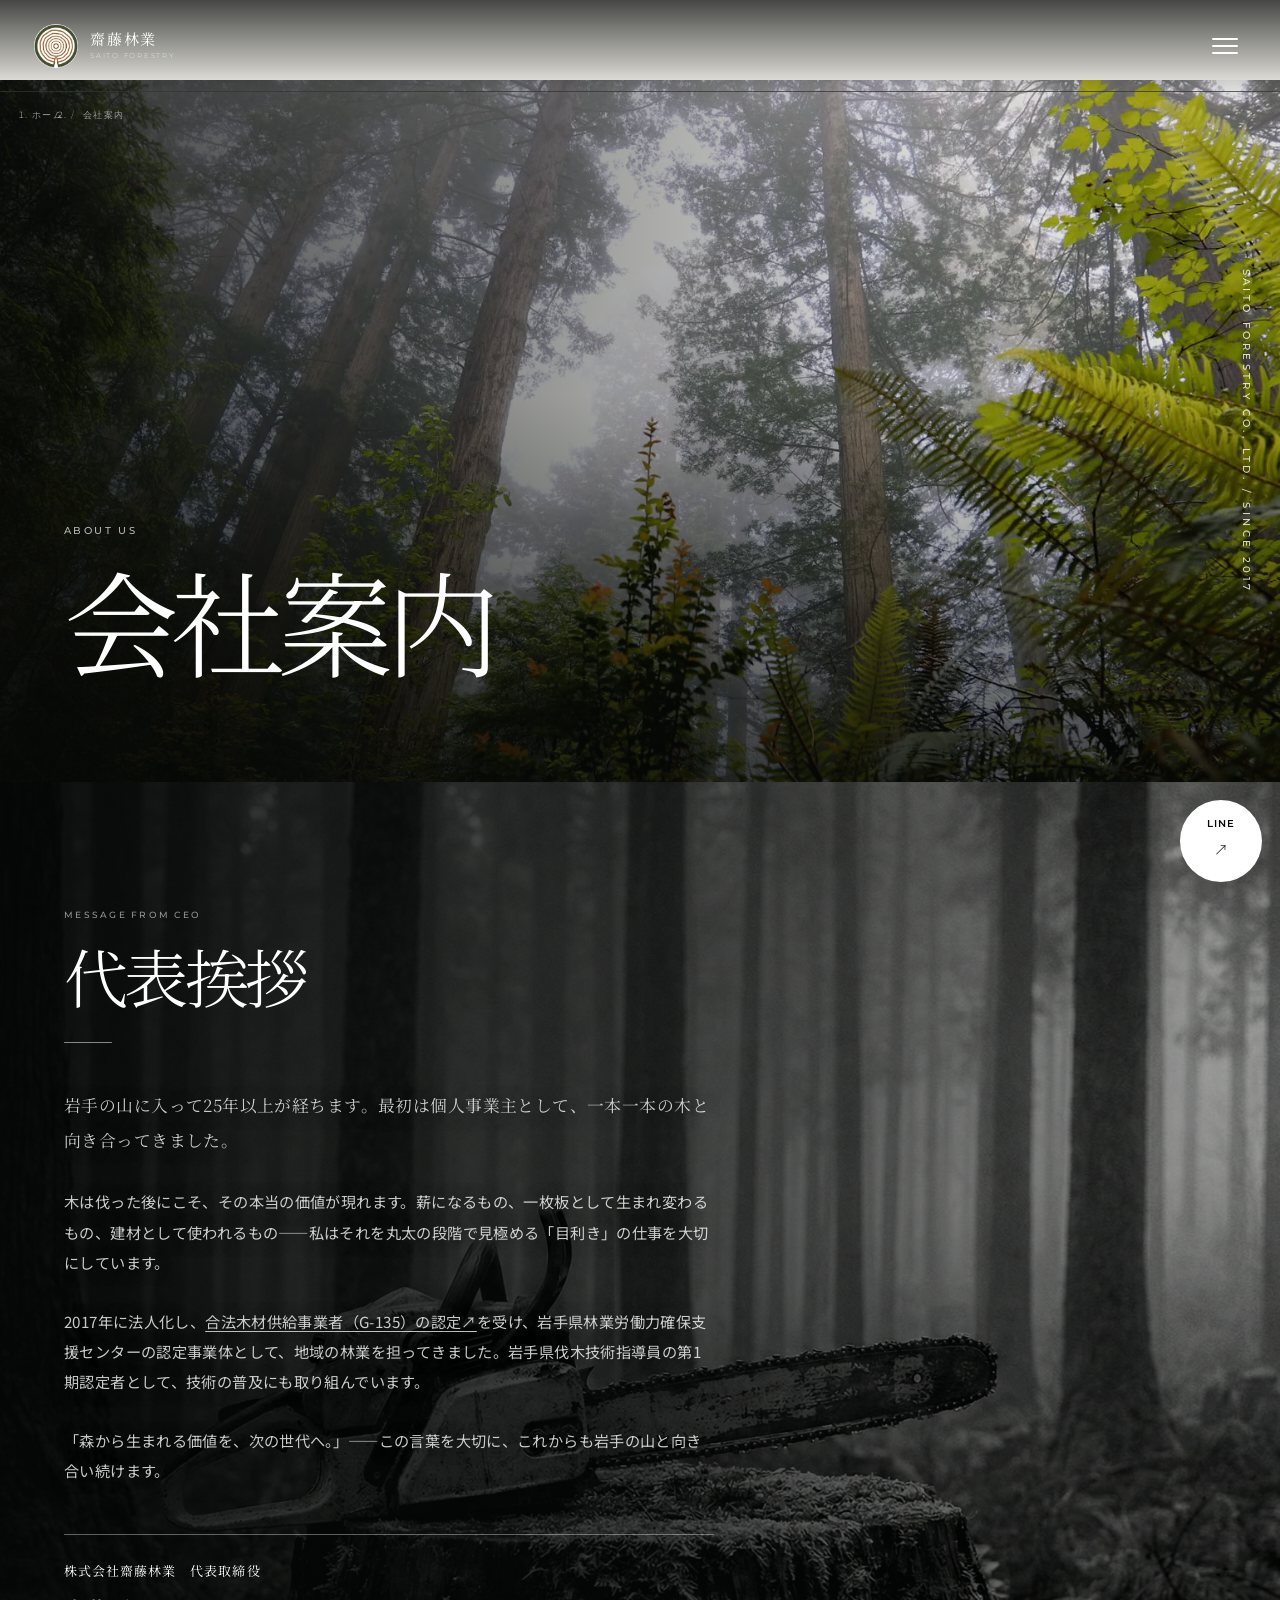
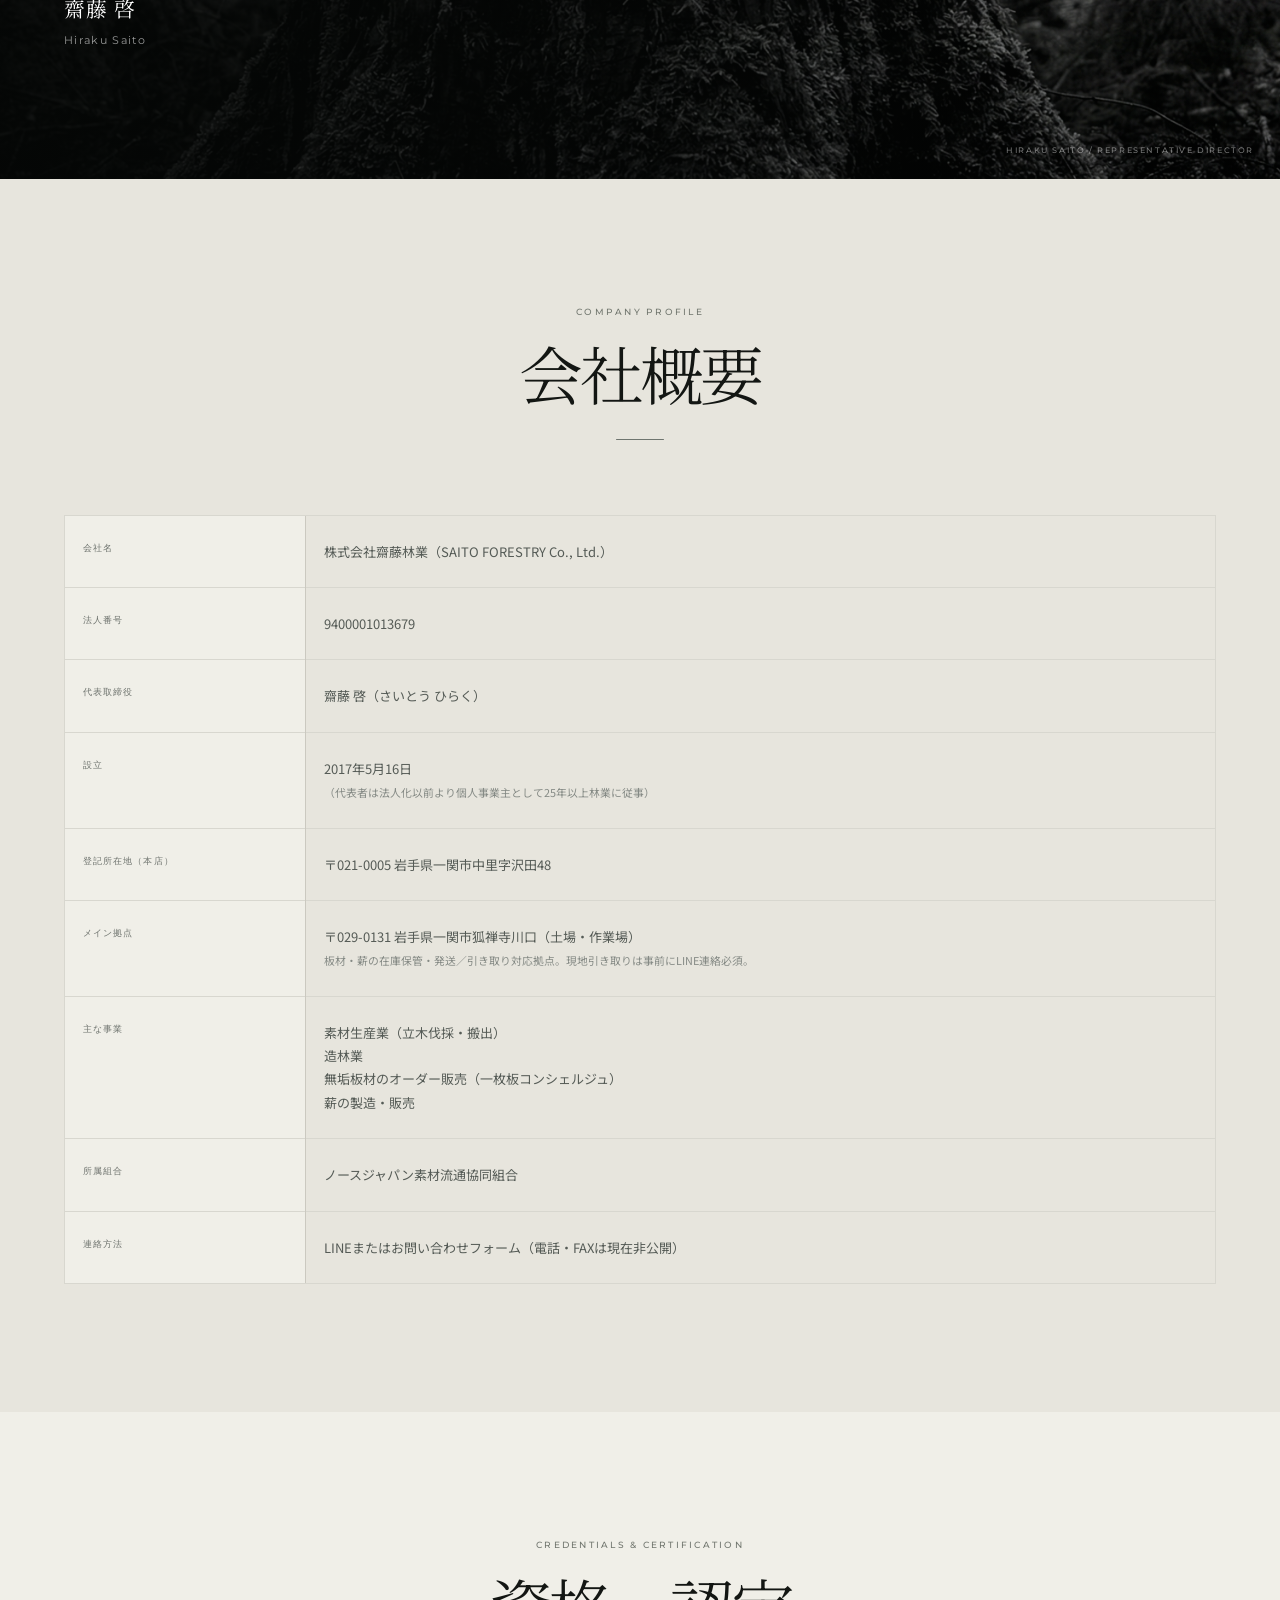
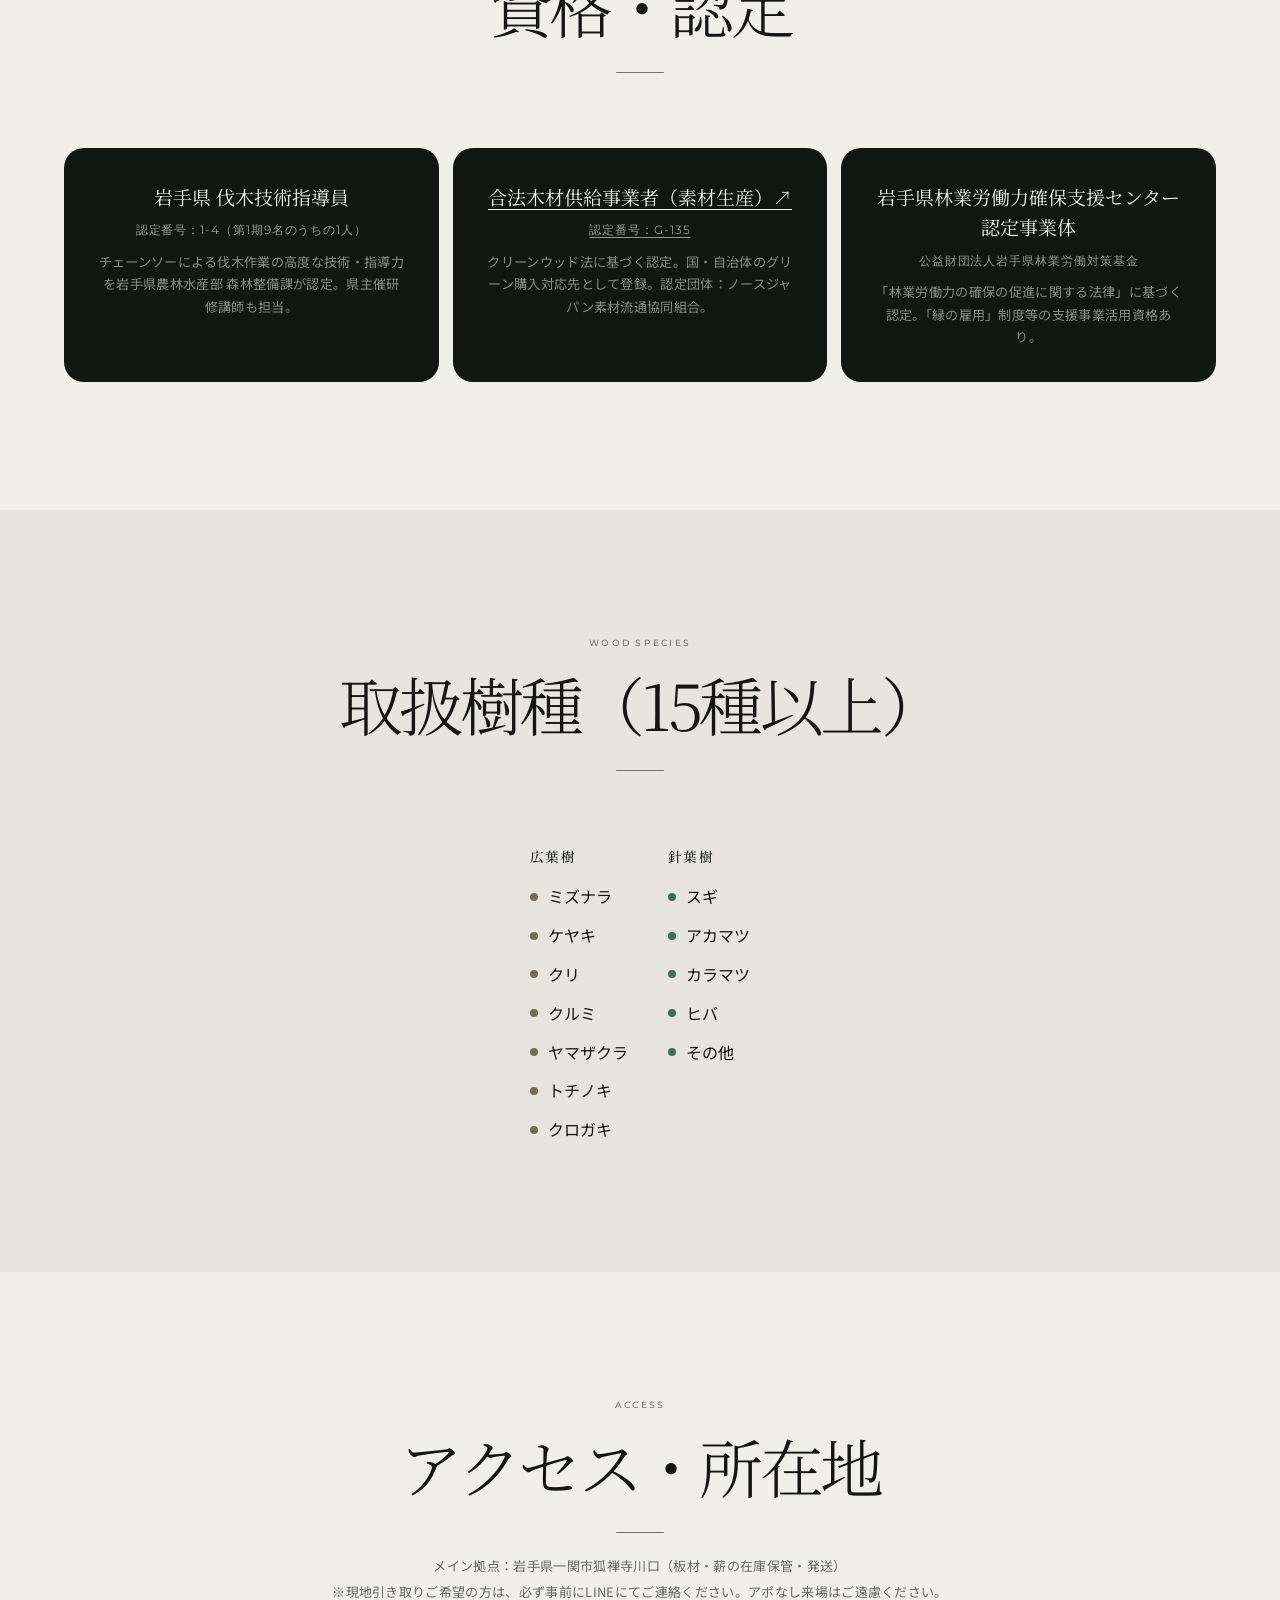
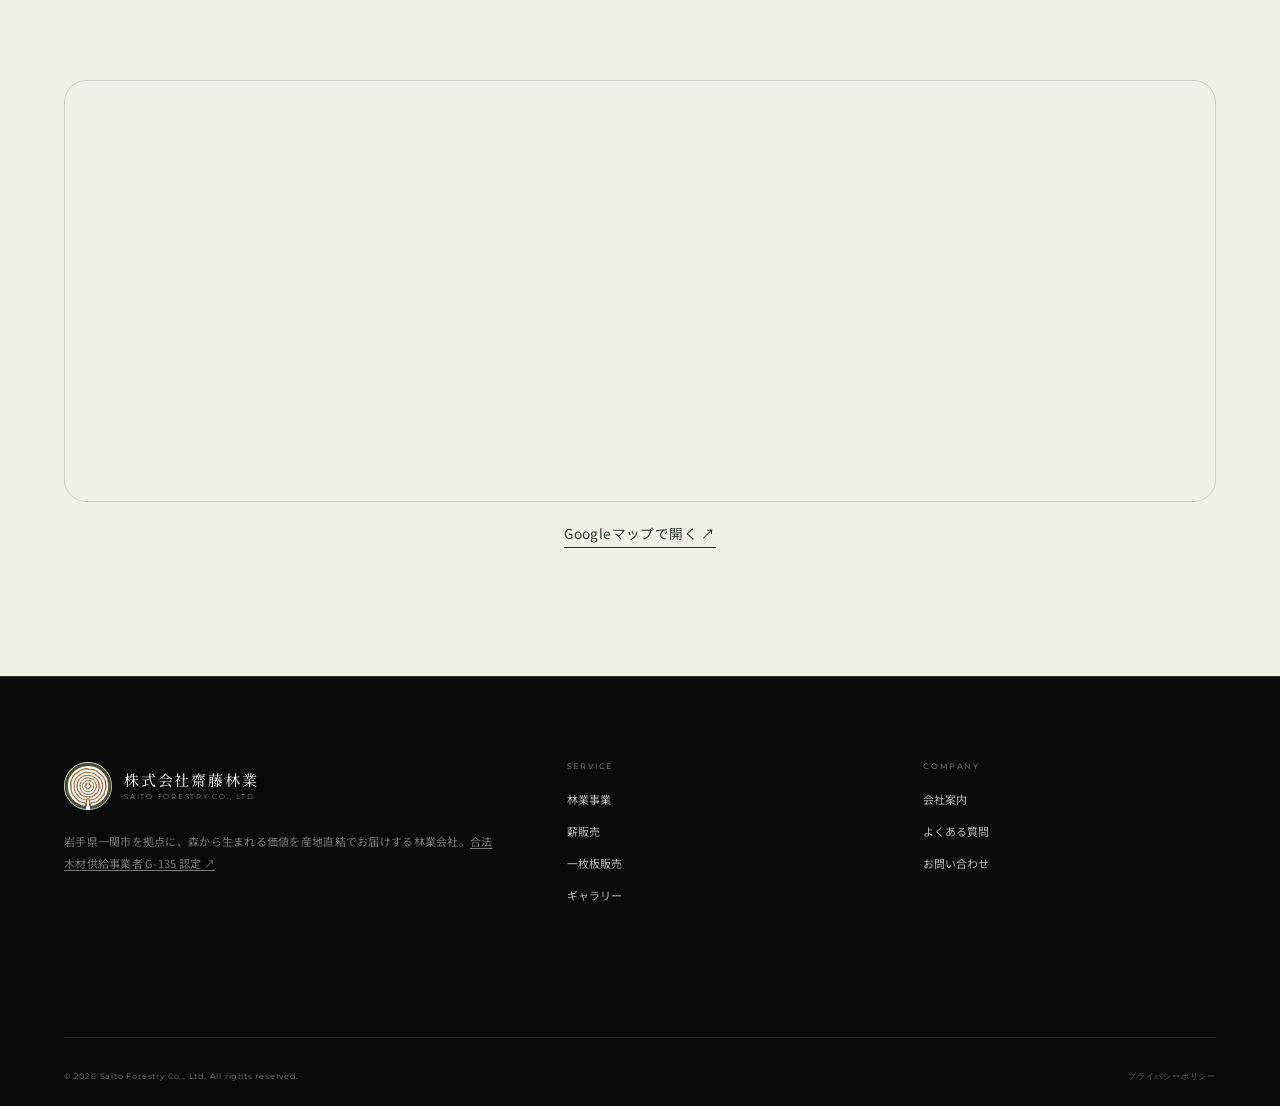
==== commit 9e10c9ab: "feat: 齋藤林業サイトを全面刷新" ====
--- a/about/index.html
+++ b/about/index.html
@@ -10,7 +10,7 @@
     <meta property="og:description" content="岩手県一関市の林業会社。25年以上の経験を持つ代表・齋藤啓が率いる素材生産・薪販売・一枚板販売の会社です。">
     <meta property="og:url" content="https://saitoforestry.github.io/about/">
     <meta property="og:image" content="https://saitoforestry.github.io/assets/images/hero.jpg">
-    <link rel="stylesheet" href="../style.css">
+    <link rel="stylesheet" href="../style.css?v=20260903c">
 
     <script type="application/ld+json">
     [
@@ -41,23 +41,17 @@
   <link rel="icon" type="image/png" sizes="16x16" href="../assets/images/favicon-16.png">
   <link rel="apple-touch-icon" sizes="180x180" href="../assets/images/apple-touch-icon.png">
 </head>
-<body>
-
-<!-- Floating LINE -->
-<div class="float-line">
-    <a href="https://lin.ee/SUqpcm6" class="float-line__btn" target="_blank" rel="noopener" aria-label="LINEでお問い合わせ">
-        <svg viewBox="0 0 48 48" xmlns="http://www.w3.org/2000/svg"><path d="M24 4C12.95 4 4 12.28 4 22.5c0 7.08 4.34 13.27 10.8 16.78-.47 1.76-1.7 6.35-1.94 7.34-.3 1.23.45 1.22 1.02.88.44-.26 7.1-4.82 9.98-6.77.7.1 1.41.15 2.14.15 11.05 0 20-8.28 20-18.5S35.05 4 24 4z"/></svg>
-    </a>
-    <span class="float-line__label">LINE</span>
-</div>
+<body class="subpage-new page-about">
+
+<a href="https://lin.ee/SUqpcm6" class="new-line-float" target="_blank" rel="noopener" aria-label="LINEで相談する"><span>LINE</span><b>↗</b></a>
 
 <header id="header" style="background:rgba(26,58,42,0.96); backdrop-filter:blur(12px);">
     <div class="container">
         <a href="/" class="site-logo" aria-label="株式会社齋藤林業 トップページへ">
             <img src="../assets/images/logo2.png" alt="株式会社齋藤林業 ロゴ" class="site-logo__img" style="height:36px;">
             <div class="site-logo__text">
-                <span class="site-logo__ja">株式会社齋藤林業</span>
-                <span class="site-logo__en">Saito Forestry Co., Ltd.</span>
+                <span class="site-logo__ja">齋藤林業</span>
+                <span class="site-logo__en">SAITO FORESTRY</span>
             </div>
         </a>
         <nav id="gnav" aria-label="グローバルナビゲーション">
@@ -101,6 +95,7 @@
 <main>
     <!-- Page Hero -->
     <div class="page-hero" style="background-image: url('../assets/images/forestry.jpg');">
+        <video class="subpage-hero-video" autoplay muted loop playsinline preload="metadata" poster="../assets/images/poster-immersion-fog.jpg"><source src="../assets/video/immersion-fog.mp4" type="video/mp4"></video>
         <div class="container page-hero__content">
             <span class="page-hero__label">About Us</span>
             <h1 class="page-hero__title">会社案内</h1>
@@ -108,14 +103,14 @@
     </div>
 
     <!-- 代表挨拶 -->
-    <section class="section" aria-labelledby="greeting-heading">
+    <section class="section ceo-message" aria-labelledby="greeting-heading">
         <div class="container">
             <div class="section-head fade-up">
                 <span class="section-head__label">Message from CEO</span>
                 <h2 class="section-head__title" id="greeting-heading">代表挨拶</h2>
                 <div class="divider"></div>
             </div>
-            <div style="max-width:760px;" class="fade-up">
+            <div class="ceo-message__body fade-up">
                 <p style="font-family:'Noto Serif JP',serif; font-size:1.05rem; line-height:2.1; color:var(--text-mid); margin-bottom:28px;">
                     岩手の山に入って25年以上が経ちます。最初は個人事業主として、一本一本の木と向き合ってきました。
                 </p>
@@ -123,16 +118,16 @@
                     木は伐った後にこそ、その本当の価値が現れます。薪になるもの、一枚板として生まれ変わるもの、建材として使われるもの——私はそれを丸太の段階で見極める「目利き」の仕事を大切にしています。
                 </p>
                 <p style="font-size:0.95rem; line-height:2; color:var(--text-mid); margin-bottom:28px;">
-                    2017年に法人化し、合法木材供給事業者（G-135）の認定を受け、岩手県林業労働力確保支援センターの認定事業体として、地域の林業を担ってきました。岩手県伐木技術指導員の第1期認定者として、技術の普及にも取り組んでいます。
+                    2017年に法人化し、<a class="certification-link" href="https://www.goho-wood.jp/nintei_system/user/list.php?group_id=74" target="_blank" rel="noopener noreferrer">合法木材供給事業者（G-135）の認定↗</a>を受け、岩手県林業労働力確保支援センターの認定事業体として、地域の林業を担ってきました。岩手県伐木技術指導員の第1期認定者として、技術の普及にも取り組んでいます。
                 </p>
                 <p style="font-size:0.95rem; line-height:2; color:var(--text-mid); margin-bottom:40px;">
                     「森から生まれる価値を、次の世代へ。」——この言葉を大切に、これからも岩手の山と向き合い続けます。
                 </p>
-                <div style="border-top:1px solid var(--border-light); padding-top:24px;">
-                    <p style="font-family:'Noto Serif JP',serif; font-size:0.9rem; color:var(--forest); letter-spacing:0.08em;">
+                <div class="ceo-signature">
+                    <p>
                         株式会社齋藤林業　代表取締役<br>
                         <span style="font-size:1.3rem; margin-top:8px; display:block;">齋藤 啓</span>
-                        <span style="font-size:0.78rem; color:var(--text-muted); font-family:'Montserrat',sans-serif; letter-spacing:0.1em;">Hiraku Saito</span>
+                        <span class="ceo-signature__en">Hiraku Saito</span>
                     </p>
                 </div>
             </div>
@@ -218,8 +213,8 @@
                 </div>
                 <div class="cert-item fade-up" style="transition-delay:0.1s;">
                     <div class="cert-item__icon">📋</div>
-                    <h3 class="cert-item__name">合法木材供給事業者（素材生産）</h3>
-                    <p class="cert-item__num">認定番号：G-135</p>
+                    <h3 class="cert-item__name"><a class="certification-link" href="https://www.goho-wood.jp/nintei_system/user/list.php?group_id=74" target="_blank" rel="noopener noreferrer">合法木材供給事業者（素材生産）↗</a></h3>
+                    <p class="cert-item__num"><a class="certification-link" href="https://www.goho-wood.jp/nintei_system/user/list.php?group_id=74" target="_blank" rel="noopener noreferrer">認定番号：G-135</a></p>
                     <p style="font-size:0.82rem; color:var(--text-muted); margin-top:10px; line-height:1.7;">クリーンウッド法に基づく認定。国・自治体のグリーン購入対応先として登録。認定団体：ノースジャパン素材流通協同組合。</p>
                 </div>
                 <div class="cert-item fade-up" style="transition-delay:0.2s;">
@@ -291,20 +286,6 @@
         </div>
     </section>
 
-    <!-- LINE CTA -->
-    <section class="line-cta">
-        <div class="container">
-            <h2 class="line-cta__title fade-up">お問い合わせはLINEが便利です</h2>
-            <p class="line-cta__text fade-up">現地引き取りの日程調整や、木材に関するご質問はLINEで気軽にどうぞ。</p>
-            <div class="line-cta__row fade-up">
-                <img src="../assets/images/line-qr.png" alt="齋藤林業 LINE公式アカウント 友だち追加QRコード" class="line-cta__qr" width="120" height="120" loading="lazy">
-                <a href="https://lin.ee/SUqpcm6" class="btn--line-white" target="_blank" rel="noopener">
-                    <svg width="24" height="24" viewBox="0 0 48 48" fill="#06C755"><path d="M24 4C12.95 4 4 12.28 4 22.5c0 7.08 4.34 13.27 10.8 16.78-.47 1.76-1.7 6.35-1.94 7.34-.3 1.23.45 1.22 1.02.88.44-.26 7.1-4.82 9.98-6.77.7.1 1.41.15 2.14.15 11.05 0 20-8.28 20-18.5S35.05 4 24 4z"/></svg>
-                    LINE で問い合わせる
-                </a>
-            </div>
-        </div>
-    </section>
 </main>
 
 <footer id="footer">
@@ -318,11 +299,11 @@
                         <span class="site-logo__en">Saito Forestry Co., Ltd.</span>
                     </div>
                 </div>
-                <p class="footer-brand__text">岩手県一関市を拠点に、森から生まれる価値を産地直結でお届けする林業会社。合法木材供給事業者 G-135 認定</p>
+                <p class="footer-brand__text">岩手県一関市を拠点に、森から生まれる価値を産地直結でお届けする林業会社。<a class="certification-link" href="https://www.goho-wood.jp/nintei_system/user/list.php?group_id=74" target="_blank" rel="noopener noreferrer">合法木材供給事業者 G-135 認定 ↗</a></p>
             </div>
             <nav class="footer-nav"><div class="footer-nav__title">Service</div><ul><li><a href="/forestry/">林業事業</a></li><li><a href="/firewood/">薪販売</a></li><li><a href="/slab/">一枚板販売</a></li><li><a href="/gallery/">ギャラリー</a></li></ul></nav>
             <nav class="footer-nav"><div class="footer-nav__title">Company</div><ul><li><a href="/about/">会社案内</a></li><li><a href="/faq/">よくある質問</a></li><li><a href="/contact/">お問い合わせ</a></li></ul></nav>
-            <nav class="footer-nav"><div class="footer-nav__title">Contact</div><ul><li><a href="https://lin.ee/SUqpcm6" target="_blank" rel="noopener"><span>💬</span> LINEで相談</a></li><li><a href="/contact/"><span>✉️</span> お問い合わせフォーム</a></li></ul></nav>
+            <nav class="footer-nav"><div class="footer-nav__title">Contact</div><ul><li><a href="/contact/">お問い合わせフォーム</a></li></ul></nav>
         </div>
         <div class="footer-bottom">
             <p class="footer-copy">&copy; 2026 Saito Forestry Co., Ltd. All rights reserved.</p>
@@ -330,6 +311,6 @@
         </div>
     </div>
 </footer>
-<script src="../script.js"></script>
+<script src="../script.js?v=20260903c"></script>
 </body>
 </html>
--- a/style.css
+++ b/style.css
@@ -40,6 +40,300 @@
     --header-h:  80px;
 }
 
+/* ==========================================================
+   2026 HOME — NOCTURNAL FOREST EDITORIAL
+   ========================================================== */
+.home-new {
+    --night: #090b0a;
+    --night-soft: #101412;
+    --fog: #a7aaa7;
+    --paper: #f1f0e9;
+    --moss: #b8c988;
+    --ember: #d7824b;
+    margin: 0;
+    background: var(--night);
+    color: var(--paper);
+    font-family: 'Noto Sans JP', sans-serif;
+    line-height: 1.7;
+}
+
+.home-new * { box-sizing: border-box; }
+.home-new main { overflow: clip; }
+.home-new img, .home-new video { display: block; }
+.home-new em { font-style: italic; font-weight: 300; }
+.home-new .container { max-width: none; }
+.skip-link { position: fixed; top: -100px; left: 16px; z-index: 9999; background: #fff; color: #000; padding: 10px 16px; }
+.skip-link:focus { top: 16px; }
+.media-cover { width: 100%; height: 100%; object-fit: cover; }
+.dark-section { background: var(--night); color: var(--paper); }
+.eyebrow {
+    margin: 0;
+    font-family: 'Montserrat', sans-serif;
+    font-size: 10px;
+    font-weight: 500;
+    line-height: 1.5;
+    letter-spacing: .22em;
+    text-transform: uppercase;
+}
+
+/* header */
+.home-new #header.new-header {
+    position: fixed;
+    inset: 0 0 auto;
+    z-index: 1000;
+    height: 92px;
+    background: linear-gradient(180deg, rgba(4,6,5,.72), transparent);
+    border-bottom: 1px solid rgba(255,255,255,.14);
+    transition: height .4s ease, background .4s ease;
+}
+.home-new #header.new-header.scrolled { height: 72px; background: rgba(9,11,10,.88); backdrop-filter: blur(18px); box-shadow: none; }
+.new-header__inner { width: 100%; height: 100%; display: flex; align-items: center; padding: 0 34px; }
+.new-brand { display: inline-flex; align-items: center; gap: 12px; color: #fff; }
+.new-brand img { width: 44px; height: 44px; object-fit: contain; border-radius: 50%; }
+.new-brand span { display: flex; flex-direction: column; line-height: 1.1; }
+.new-brand b { font-family: 'Noto Serif JP', serif; font-size: 15px; font-weight: 400; letter-spacing: .12em; }
+.new-brand small { margin-top: 5px; font-family: 'Montserrat', sans-serif; font-size: 7px; letter-spacing: .27em; opacity: .65; }
+.home-new #gnav.new-nav { margin-left: auto; display: flex; align-items: center; gap: clamp(18px, 2.3vw, 42px); }
+.home-new #gnav.new-nav a { padding: 6px 0; color: rgba(255,255,255,.8); font-size: 11px; letter-spacing: .1em; }
+.home-new #gnav.new-nav a::after { display: none; }
+.home-new #gnav.new-nav a:hover { color: #fff; }
+.home-new #gnav.new-nav .new-nav__contact { display: flex; align-items: center; gap: 42px; margin-left: 8px; padding: 12px 16px; border: 1px solid rgba(255,255,255,.55); border-radius: 7px; }
+.new-nav__contact span { font-size: 15px; }
+.home-new .new-menu { margin-left: auto; }
+
+/* hero */
+.new-hero { position: relative; height: 100svh; min-height: 680px; background: #111; overflow: hidden; }
+.new-hero > .media-cover { position: absolute; inset: 0; transform: scale(1.01); }
+.new-hero__shade { position: absolute; inset: 0; background: linear-gradient(90deg, rgba(2,5,3,.8) 0%, rgba(2,5,3,.22) 55%, rgba(2,5,3,.42) 100%), linear-gradient(0deg, rgba(2,5,3,.64), transparent 48%); }
+.new-hero__content { position: relative; z-index: 2; height: 100%; display: flex; flex-direction: column; justify-content: flex-end; padding: 0 clamp(24px, 5.2vw, 82px) clamp(38px, 6vw, 82px); }
+.new-hero__content > .eyebrow { margin-bottom: 28px; color: rgba(255,255,255,.72); }
+.new-hero h1 { max-width: 1100px; margin: 0; color: #fff; font-family: 'Noto Serif JP', serif; font-size: clamp(58px, 8vw, 128px); font-weight: 300; line-height: .98; letter-spacing: -.07em; }
+.new-hero h1 em { color: rgba(255,255,255,.78); }
+.hero-concept { margin: 26px 0 0; color: rgba(255,255,255,.84); font: 400 clamp(11px, 1.1vw, 15px)/1.5 'Montserrat', sans-serif; letter-spacing: .22em; }
+.new-hero__bottom { display: flex; justify-content: space-between; align-items: flex-end; margin-top: 44px; padding-left: min(35vw, 500px); }
+.new-hero__bottom > p { margin: 0; color: rgba(255,255,255,.72); font-size: 13px; line-height: 2; letter-spacing: .05em; }
+.circle-link { width: 74px; height: 74px; display: flex; flex-direction: column; align-items: center; justify-content: center; border: 1px solid rgba(255,255,255,.45); border-radius: 50%; color: #fff; }
+.circle-link span { font: 500 7px/1 'Montserrat', sans-serif; letter-spacing: .16em; }
+.circle-link b { margin-top: 8px; font-size: 15px; font-weight: 300; }
+.new-hero__side { position: absolute; z-index: 2; right: 34px; top: 50%; margin: 0; transform: translate(50%,-50%) rotate(90deg); color: rgba(255,255,255,.82); font: 500 10px/1 'Montserrat', sans-serif; letter-spacing: .34em; white-space: nowrap; }
+.new-hero__side::before { content: ''; display: inline-block; width: 72px; height: 1px; margin: 0 22px 3px 0; background: rgba(255,255,255,.65); }
+
+/* intro */
+.editorial-intro { min-height: 780px; display: grid; grid-template-columns: 30% 70%; padding: clamp(100px, 12vw, 190px) clamp(24px, 6vw, 96px); border-bottom: 1px solid #242725; }
+.editorial-intro__meta { padding-top: 22px; color: var(--fog); }
+.editorial-intro__meta > p:last-child { margin: 48px 0 0; font-size: 11px; line-height: 2.1; letter-spacing: .08em; }
+.editorial-intro__copy { max-width: 990px; }
+.display-copy { margin: 0; font-family: 'Noto Serif JP', serif; font-size: clamp(58px, 8vw, 126px); font-weight: 300; line-height: 1.02; letter-spacing: -.07em; }
+.display-copy em { color: #889986; }
+.body-copy { max-width: 580px; margin: 70px 0 0 auto; color: var(--fog); font-size: 15px; line-height: 2.2; }
+.text-link { display: inline-flex; align-items: center; gap: 60px; margin-top: 42px; padding-bottom: 9px; border-bottom: 1px solid currentColor; color: #fff; font-size: 12px; letter-spacing: .08em; }
+.text-link span { font-size: 16px; }
+
+/* services */
+.services-gallery { padding: 0 clamp(18px, 3vw, 46px) clamp(90px, 10vw, 160px); }
+.gallery-heading { display: flex; justify-content: space-between; align-items: flex-end; padding: 70px 0 52px; }
+.gallery-heading h2, .journal-head h2 { margin: 8px 0 0; font-family: 'Noto Serif JP', serif; font-size: clamp(44px, 5vw, 76px); font-weight: 300; letter-spacing: -.05em; }
+.business-panel { position: relative; overflow: hidden; border-radius: 28px; }
+.business-panel--wide { height: min(72vw, 760px); min-height: 560px; }
+.business-panel a { position: absolute; inset: 0; display: block; color: #fff; overflow: hidden; }
+.business-panel .media-cover { position: absolute; inset: 0; transition: transform 1s cubic-bezier(.2,.8,.2,1); }
+.business-panel:hover .media-cover { transform: scale(1.035); }
+.business-panel__wash { position: absolute; inset: 0; background: linear-gradient(180deg, rgba(2,4,3,.4), transparent 40%, rgba(2,4,3,.78)); }
+.business-panel__top { position: absolute; inset: 28px 30px auto; display: flex; justify-content: space-between; font: 500 10px/1 'Montserrat', sans-serif; letter-spacing: .2em; }
+.business-panel__body { position: absolute; left: clamp(28px, 5vw, 74px); bottom: clamp(28px, 5vw, 68px); max-width: 620px; }
+.business-panel__body h3 { margin: 0; font-size: clamp(42px, 5.5vw, 84px); font-weight: 300; line-height: 1.15; letter-spacing: -.055em; }
+.business-panel__body p { max-width: 470px; margin: 24px 0 0; color: rgba(255,255,255,.74); font-size: 13px; line-height: 1.9; }
+.panel-arrow { position: absolute; right: 38px; bottom: 38px; width: 58px; height: 58px; display: grid; place-items: center; border: 1px solid rgba(255,255,255,.5); border-radius: 50%; font-size: 20px; transition: .3s ease; }
+.business-panel:hover .panel-arrow { background: #fff; color: #000; }
+.business-pair { display: grid; grid-template-columns: 1fr 1fr; gap: 18px; margin-top: 18px; }
+.business-pair .business-panel { height: min(64vw, 780px); min-height: 600px; }
+.business-pair .business-panel__body { left: clamp(28px, 3vw, 48px); right: 30px; }
+.business-pair .business-panel__body h3 { font-size: clamp(37px, 4vw, 61px); }
+.business-panel--warm .business-panel__wash { background: linear-gradient(180deg, rgba(76,34,13,.25), transparent 35%, rgba(49,17,5,.86)); }
+.business-panel--violet .business-panel__wash { background: linear-gradient(180deg, rgba(26,20,43,.25), transparent 35%, rgba(24,18,35,.85)); }
+
+/* full bleed statements */
+.light-statement { position: relative; height: 95svh; min-height: 720px; overflow: hidden; }
+.light-statement > .media-cover { position: absolute; inset: 0; }
+.light-statement__shade { position: absolute; inset: 0; background: linear-gradient(90deg, rgba(8,10,8,.76), rgba(8,10,8,.05) 70%), linear-gradient(0deg, rgba(8,10,8,.52), transparent); }
+.light-statement__content { position: absolute; z-index: 2; left: clamp(24px, 8vw, 128px); bottom: clamp(55px, 9vw, 140px); max-width: 920px; }
+.light-statement blockquote { margin: 25px 0 36px; font-family: 'Noto Serif JP', serif; font-size: clamp(54px, 7.3vw, 112px); font-weight: 300; line-height: 1.09; letter-spacing: -.065em; }
+.light-statement__content > p:last-child { max-width: 560px; margin: 0; color: rgba(255,255,255,.72); font-size: 14px; line-height: 2; }
+
+/* proof */
+.proof { display: grid; grid-template-columns: 45% 55%; min-height: 920px; }
+.proof__image { margin: 70px 0 70px 4vw; overflow: hidden; border-radius: 0 24px 24px 0; }
+.proof__image img { width: 100%; height: 100%; object-fit: cover; filter: saturate(.72) contrast(1.05); }
+.proof__content { display: flex; flex-direction: column; justify-content: center; padding: 100px clamp(30px, 7vw, 110px); }
+.proof__content h2 { margin: 24px 0 60px; font-size: clamp(50px, 5.5vw, 84px); font-weight: 300; line-height: 1.18; letter-spacing: -.06em; }
+.proof__stats { display: grid; grid-template-columns: 1fr 1fr; border-top: 1px solid #303431; border-left: 1px solid #303431; }
+.proof__stats > .proof-stat { min-height: 155px; display: flex; flex-direction: column; justify-content: space-between; padding: 24px; border-right: 1px solid #303431; border-bottom: 1px solid #303431; }
+.proof__stats strong { font: 300 clamp(34px, 4vw, 56px)/1 'Montserrat', sans-serif; letter-spacing: -.05em; }
+.proof__stats strong small { font-size: .4em; }
+.proof__stats span { color: var(--fog); font: 500 8px/1.5 'Montserrat', sans-serif; letter-spacing: .16em; }
+.proof__stats .proof-stat { position: relative; overflow: hidden; cursor: help; transition: background-color .45s cubic-bezier(.2,.8,.2,1), color .45s ease; }
+.proof-stat > strong, .proof-stat > span { transition: opacity .35s ease, transform .45s cubic-bezier(.2,.8,.2,1); }
+.proof-stat__detail { position: absolute; inset: 0; display: flex; align-items: flex-end; margin: 0; padding: 22px; color: #171a18; font-size: 11px; line-height: 1.85; opacity: 0; transform: translateY(24px); transition: opacity .38s ease .05s, transform .48s cubic-bezier(.2,.8,.2,1); }
+.proof-stat:hover, .proof-stat:focus { background: #d8d6ce; color: #111411; outline: none; }
+.proof-stat:hover > strong, .proof-stat:hover > span, .proof-stat:focus > strong, .proof-stat:focus > span { opacity: 0; transform: translateY(-18px); }
+.proof-stat:hover .proof-stat__detail, .proof-stat:focus .proof-stat__detail { opacity: 1; transform: none; }
+.proof-stat--link { color: inherit; text-decoration: none; cursor: pointer !important; }
+.certification-link { color: inherit; text-decoration: underline; text-decoration-thickness: 1px; text-underline-offset: .22em; }
+.certification-link:hover, .certification-link:focus-visible { color: inherit; opacity: .72; }
+.proof__note { max-width: 520px; margin: 42px 0 0; color: var(--fog); font-size: 13px; line-height: 2; }
+.button-light { align-self: flex-start; display: inline-flex; gap: 55px; align-items: center; margin-top: 34px; padding: 15px 18px; border-radius: 7px; background: #f5f5f2; color: #090b0a; font-size: 11px; letter-spacing: .08em; }
+.button-light span { font-size: 15px; }
+
+.immersion { position: relative; height: 100svh; min-height: 700px; }
+.immersion > .media-cover { position: absolute; inset: 0; }
+.immersion__shade { position: absolute; inset: 0; background: rgba(4,8,5,.38); }
+.immersion__content { position: absolute; z-index: 2; inset: 0; display: flex; flex-direction: column; justify-content: center; align-items: center; text-align: center; padding: 30px; }
+.immersion__content .eyebrow { color: rgba(255,255,255,.7); }
+.immersion__content h2 { margin: 32px 0 0; font-size: clamp(55px, 8vw, 128px); font-weight: 300; line-height: 1.05; letter-spacing: -.07em; text-shadow: 0 3px 24px rgba(0,0,0,.3); }
+
+/* journal */
+.visual-journal { padding: clamp(95px, 12vw, 180px) clamp(18px, 3vw, 46px); }
+.journal-head { display: flex; justify-content: space-between; align-items: flex-end; margin-bottom: 52px; }
+.journal-head .text-link { margin: 0 0 9px; }
+.journal-grid { display: grid; grid-template-columns: 1.35fr 1fr 1fr; grid-template-rows: 330px 330px; gap: 16px; }
+.journal-item { position: relative; margin: 0; overflow: hidden; border-radius: 20px; }
+.journal-item--video { grid-row: 1 / 3; }
+.journal-item:last-child { grid-column: 2 / 4; }
+.journal-item .media-cover { transition: transform .8s ease; }
+.journal-item:hover .media-cover { transform: scale(1.035); }
+.journal-item::after { content: ''; position: absolute; inset: 45% 0 0; background: linear-gradient(transparent,rgba(0,0,0,.72)); }
+.journal-item figcaption { position: absolute; z-index: 2; inset: auto 20px 18px; display: flex; justify-content: space-between; color: #fff; font: 500 9px/1 'Montserrat', sans-serif; letter-spacing: .13em; }
+
+/* access */
+.new-access { display: grid; grid-template-columns: .82fr 1.18fr; gap: clamp(55px, 8vw, 130px); padding: 0 clamp(24px, 5vw, 78px) clamp(100px, 12vw, 190px); }
+.new-access__intro { display: flex; flex-direction: column; justify-content: center; padding: 55px 0; }
+.new-access__intro h2 { margin: 28px 0 64px; font-family: 'Noto Serif JP', serif; font-size: clamp(50px, 5.8vw, 88px); font-weight: 300; line-height: 1.05; letter-spacing: -.055em; }
+.new-access__intro h2 em { color: #8f9c91; }
+.new-access__details { display: grid; grid-template-columns: 1fr 1fr; gap: 30px; padding-top: 26px; border-top: 1px solid #303431; }
+.new-access__details p { margin: 0; color: #a7aaa7; font-size: 11px; line-height: 2; letter-spacing: .04em; }
+.new-access__details span { display: block; margin-bottom: 12px; color: #646965; font: 500 8px/1 'Montserrat', sans-serif; letter-spacing: .2em; }
+.new-access__map { position: relative; min-height: 680px; overflow: hidden; border-radius: 26px; background: #1a1e1b; }
+.new-access__map iframe { width: 100%; height: 100%; min-height: 680px; display: block; border: 0; filter: grayscale(1) contrast(.9) brightness(.82); }
+.new-access__map > p { position: absolute; inset: auto 0 0; display: flex; justify-content: space-between; margin: 0; padding: 20px 24px; background: rgba(9,11,10,.88); color: #c9ccc9; font: 500 9px/1 'Montserrat', sans-serif; letter-spacing: .18em; }
+
+/* contact + footer */
+.new-contact { display: grid; grid-template-columns: 1.3fr .7fr; gap: 8vw; padding: clamp(90px, 12vw, 180px) clamp(24px, 7vw, 112px); background: #d8d6ce; color: #111411; }
+.new-contact h2 { margin: 26px 0 40px; font-size: clamp(50px, 6.5vw, 98px); font-weight: 300; line-height: 1.13; letter-spacing: -.065em; }
+.new-contact__copy > p:last-child { max-width: 590px; margin: 0; color: #5b5e59; font-size: 14px; line-height: 2; }
+.new-contact__actions { display: flex; flex-direction: column; justify-content: flex-end; gap: 10px; }
+.new-contact__actions a { min-height: 86px; display: flex; justify-content: space-between; align-items: center; padding: 0 27px; border-radius: 9px; font-size: 12px; letter-spacing: .08em; }
+.contact-qr { display: flex; align-items: flex-end; gap: 22px; margin-bottom: 22px; }
+.contact-qr img { width: 142px; height: 142px; object-fit: contain; border: 8px solid #fff; background: #fff; }
+.contact-qr p { margin: 0 0 3px; color: #5b5e59; font-size: 10px; line-height: 1.8; letter-spacing: .04em; }
+.contact-qr p span { display: block; margin-bottom: 9px; color: #111411; font: 500 8px/1 'Montserrat', sans-serif; letter-spacing: .2em; }
+.contact-primary { background: #111411; color: #fff; }
+.contact-secondary { border: 1px solid #777a73; color: #111411; }
+.new-contact__actions b { font-size: 20px; font-weight: 300; }
+.new-footer { padding: 80px 4vw 24px; background: #090b0a; color: #fff; }
+.new-footer__top { display: flex; justify-content: space-between; padding-bottom: 70px; border-bottom: 1px solid #292c2a; }
+.new-brand--footer img { width: 58px; height: 58px; }
+.new-brand--footer b { font-size: 20px; }
+.new-brand--footer small { font-size: 8px; }
+.new-footer__top > p { margin: 0; color: #8f938f; font-size: 11px; line-height: 2; text-align: right; }
+.new-footer__links { display: grid; grid-template-columns: repeat(3, 1fr); gap: 60px; max-width: 720px; margin: 70px 0 90px auto; }
+.new-footer__links > div { display: flex; flex-direction: column; gap: 12px; }
+.new-footer__links span { margin-bottom: 9px; color: #6e726e; font: 500 8px/1 'Montserrat',sans-serif; letter-spacing: .2em; }
+.new-footer__links a { color: #c7cac7; font-size: 11px; letter-spacing: .08em; }
+.new-footer__links a:hover { color: #fff; }
+.new-footer__bottom { display: flex; justify-content: space-between; padding-top: 22px; border-top: 1px solid #292c2a; color: #666a66; font: 500 8px/1 'Montserrat',sans-serif; letter-spacing: .13em; }
+.new-line-float { position: fixed; z-index: 900; right: 18px; bottom: 18px; width: 82px; height: 82px; display: flex; flex-direction: column; align-items: center; justify-content: center; border-radius: 50%; background: #fff; color: #090b0a; box-shadow: 0 8px 35px rgba(0,0,0,.25); }
+.new-line-float span { font: 600 10px/1 'Montserrat',sans-serif; letter-spacing: .1em; }
+.new-line-float b { margin-top: 8px; font-size: 14px; font-weight: 300; }
+
+/* reveal */
+.home-new .reveal { opacity: 0; transform: translateY(32px); transition: opacity 1s cubic-bezier(.2,.8,.2,1), transform 1s cubic-bezier(.2,.8,.2,1); }
+.home-new .reveal.visible { opacity: 1; transform: none; }
+
+@media (max-width: 1100px) {
+    .home-new #gnav.new-nav { display: none; }
+    .home-new .new-menu { display: flex; }
+    .home-new #mobile-nav.new-mobile-nav { display: flex; align-items: stretch; justify-content: center; gap: 0; padding: 100px 8vw 40px; background: #090b0a; }
+    .new-mobile-nav .eyebrow { margin-bottom: 30px; color: #777; }
+    .home-new #mobile-nav.new-mobile-nav a { display: flex; align-items: center; gap: 18px; padding: 13px 0; border-bottom: 1px solid #303330; color: #fff; font-size: clamp(22px, 6vw, 34px); letter-spacing: -.03em; }
+    .new-mobile-nav a span { color: #777; font: 500 8px/1 'Montserrat',sans-serif; }
+    .editorial-intro { grid-template-columns: 1fr; min-height: auto; }
+    .editorial-intro__meta { display: flex; justify-content: space-between; margin-bottom: 80px; }
+    .editorial-intro__meta > p:last-child { margin: 0; }
+    .proof { grid-template-columns: 1fr; }
+    .proof__image { height: 70vw; min-height: 450px; margin: 50px 4vw 0; border-radius: 20px; }
+    .proof__content { padding-top: 70px; }
+    .journal-grid { grid-template-columns: 1fr 1fr; grid-template-rows: 520px 300px 300px; }
+    .journal-item--video { grid-column: 1 / 3; grid-row: auto; }
+    .journal-item:last-child { grid-column: 1 / 3; }
+    .new-access { grid-template-columns: 1fr; gap: 30px; }
+    .new-access__intro { padding-bottom: 35px; }
+    .new-access__map, .new-access__map iframe { min-height: 580px; }
+    .new-contact { grid-template-columns: 1fr; }
+}
+
+@media (max-width: 620px) {
+    .home-new #header.new-header { height: 72px; }
+    .new-header__inner { padding: 0 18px; }
+    .new-brand img { width: 38px; height: 38px; }
+    .new-hero { min-height: 620px; }
+    .new-hero__content { padding-bottom: 30px; }
+    .new-hero__content > .eyebrow { margin-bottom: 18px; }
+    .new-hero h1 { font-size: clamp(50px, 15vw, 70px); line-height: 1.07; }
+    .new-hero__bottom { padding-left: 0; margin-top: 34px; }
+    .new-hero__bottom > p { font-size: 11px; }
+    .circle-link { width: 58px; height: 58px; flex-shrink: 0; }
+    .new-hero__side { display: block; right: auto; left: 22px; top: 94px; transform: none; font-size: 7px; letter-spacing: .23em; }
+    .new-hero__side::before { width: 34px; margin-right: 12px; }
+    .editorial-intro { padding-top: 95px; padding-bottom: 110px; }
+    .editorial-intro__meta { margin-bottom: 62px; }
+    .editorial-intro__meta > p:last-child { font-size: 9px; }
+    .display-copy { font-size: 55px; line-height: 1.08; }
+    .body-copy { margin-top: 48px; font-size: 13px; }
+    .gallery-heading { padding-top: 20px; }
+    .business-panel { border-radius: 20px; }
+    .business-panel--wide { height: 120vw; min-height: 540px; }
+    .business-pair { grid-template-columns: 1fr; }
+    .business-pair .business-panel { height: 126vw; min-height: 560px; }
+    .business-panel__top { inset: 22px 22px auto; }
+    .business-panel__body { left: 24px; right: 24px; bottom: 30px; }
+    .business-panel__body h3, .business-pair .business-panel__body h3 { font-size: 39px; }
+    .business-panel__body p { padding-right: 38px; font-size: 11px; }
+    .panel-arrow { right: 20px; bottom: 22px; width: 46px; height: 46px; }
+    .light-statement { height: 86svh; min-height: 650px; }
+    .light-statement blockquote { font-size: 52px; }
+    .proof__image { height: 105vw; min-height: 420px; }
+    .proof__content { padding: 70px 22px 100px; }
+    .proof__content h2 { font-size: 48px; }
+    .proof__stats > div { min-height: 130px; padding: 17px; }
+    .proof__stats strong { font-size: 32px; }
+    .proof-stat__detail { padding: 16px; font-size: 10px; line-height: 1.7; }
+    .immersion__content h2 { font-size: 51px; }
+    .journal-head { align-items: flex-start; }
+    .journal-head .text-link { gap: 12px; font-size: 9px; }
+    .journal-grid { display: flex; overflow-x: auto; scroll-snap-type: x mandatory; gap: 12px; margin-right: -18px; padding-right: 18px; }
+    .journal-item { flex: 0 0 82vw; height: 118vw; scroll-snap-align: start; }
+    .new-access { padding-bottom: 100px; }
+    .new-access__intro h2 { margin-bottom: 46px; font-size: 48px; }
+    .new-access__details { grid-template-columns: 1fr; gap: 25px; }
+    .new-access__map, .new-access__map iframe { min-height: 480px; }
+    .new-contact { gap: 70px; padding-bottom: 100px; }
+    .new-contact h2 { font-size: 48px; }
+    .contact-qr { align-items: center; }
+    .contact-qr img { width: 124px; height: 124px; }
+    .new-footer { padding-top: 60px; }
+    .new-footer__top { flex-direction: column; gap: 34px; }
+    .new-footer__top > p { text-align: left; }
+    .new-footer__links { grid-template-columns: 1fr 1fr; gap: 45px 25px; margin: 55px 0 75px; }
+    .new-footer__bottom span:last-child { display: none; }
+    .new-line-float { width: 66px; height: 66px; right: 12px; bottom: 12px; }
+}
+
+@media (prefers-reduced-motion: reduce) {
+    .home-new { scroll-behavior: auto; }
+    .home-new .reveal { opacity: 1; transform: none; transition: none; }
+    .home-new .media-cover { transition: none; }
+}
+
 /* --- Reset & Base --- */
 *, *::before, *::after {
     margin: 0;
@@ -907,7 +1201,10 @@
    PAGE HERO (inner pages)
    ============================================= */
 .page-hero {
-    background: var(--forest);
+    background-color: var(--forest);
+    background-size: cover;
+    background-position: center;
+    background-repeat: no-repeat;
     padding: 120px 0 80px;
     position: relative;
     overflow: hidden;
@@ -918,9 +1215,13 @@
     content: '';
     position: absolute;
     inset: 0;
-    background-size: cover;
-    background-position: center;
-    opacity: 0.15;
+    background: linear-gradient(135deg, rgba(26,58,42,0.55) 0%, rgba(26,58,42,0.3) 100%);
+}
+
+@media (max-width: 640px) {
+    .page-hero {
+        padding: 90px 0 56px;
+    }
 }
 
 .page-hero__content {
@@ -1394,6 +1695,19 @@
     align-items: center;
     gap: 10px;
     transition: all 0.3s var(--ease);
+}
+
+@media (max-width: 480px) {
+    .btn--line-white {
+        width: 100%;
+        max-width: 320px;
+        padding: 14px 20px;
+        font-size: 0.9rem;
+        justify-content: center;
+        text-align: center;
+        white-space: normal;
+        line-height: 1.4;
+    }
 }
 
 .btn--line-white:hover {
@@ -2163,3 +2477,533 @@
     .kb-answer__inner { padding-left: 24px; }
     .strength-list--kb { grid-template-columns: 1fr; }
 }
+
+/* ==========================================================
+   2026 SUBPAGES — EDITORIAL FOREST SYSTEM
+   ========================================================== */
+.subpage-new {
+    --forest: #18231d;
+    --forest-mid: #29372f;
+    --forest-pale: #e5e4dc;
+    --wood: #756c55;
+    --wood-light: #b8ad8e;
+    --cream: #f0efe8;
+    --cream-dark: #e4e1d7;
+    --charcoal: #111411;
+    --text-mid: #555b56;
+    --text-light: #737873;
+    --text-muted: #858a85;
+    --border: #c9c8c0;
+    --border-light: #d8d7cf;
+    background: #f0efe8;
+    color: #111411;
+    font-family: 'Noto Sans JP', sans-serif;
+}
+.subpage-new main { overflow: clip; }
+.subpage-new .container { width: min(100%, 1280px); max-width: 1280px; padding-inline: clamp(22px, 5vw, 72px); }
+
+/* common header */
+.subpage-new #header {
+    height: 80px;
+    background: rgba(9,11,10,.91) !important;
+    backdrop-filter: blur(18px) !important;
+    box-shadow: none;
+    border-bottom: 1px solid rgba(255,255,255,.13);
+}
+.subpage-new #header.scrolled { height: 68px; background: rgba(9,11,10,.95) !important; box-shadow: none; }
+.subpage-new #header .container { max-width: none; padding-inline: 28px; }
+.subpage-new .site-logo__img { width: 42px; height: 42px !important; border-radius: 50%; object-fit: contain; }
+.subpage-new .site-logo__ja { font-size: 14px; font-weight: 400; letter-spacing: .12em; }
+.subpage-new .site-logo__en { margin-top: 4px; font-size: 7px; letter-spacing: .25em; }
+.subpage-new #gnav ul { gap: clamp(18px, 2.2vw, 38px); }
+.subpage-new #gnav a { padding: 6px 0; color: rgba(255,255,255,.78); font-size: 11px; letter-spacing: .09em; }
+.subpage-new #gnav a::after { background: #fff; }
+.subpage-new #gnav a[aria-current="page"] { color: #fff; }
+.subpage-new #gnav .btn-line { gap: 24px; padding: 10px 15px !important; border: 1px solid rgba(255,255,255,.6); border-radius: 7px !important; background: transparent !important; }
+.subpage-new #gnav .btn-line svg { display: none; }
+.subpage-new #gnav .btn-line:hover { background: #fff !important; color: #0b0d0c !important; }
+.subpage-new .hamburger span { background: #fff; }
+.subpage-new #mobile-nav { background: #090b0a; }
+.subpage-new #mobile-nav a { width: min(84vw, 520px); padding: 13px 0; border-bottom: 1px solid #2d312e; color: #f1f0e9; font-size: clamp(20px, 5vw, 30px); text-align: left; }
+
+/* hero + breadcrumb */
+.subpage-new .breadcrumb { position: absolute; z-index: 20; top: 80px; left: 0; width: 100%; padding: 17px 0; background: transparent; border: 0; }
+.subpage-new .breadcrumb .container { max-width: none; padding-inline: 32px; }
+.subpage-new .breadcrumb li, .subpage-new .breadcrumb a { color: rgba(255,255,255,.55); font: 400 9px/1.4 'Montserrat',sans-serif; letter-spacing: .14em; }
+.subpage-new .breadcrumb li + li::before { color: rgba(255,255,255,.35); }
+.subpage-new .page-hero { position: relative; height: min(78svh, 820px); min-height: 600px; display: flex; align-items: flex-end; padding: 0 0 clamp(55px, 8vw, 110px); background-color: #111612; background-size: cover; background-position: center; overflow: hidden; }
+.subpage-new .page-hero::before { content: ''; position: absolute; z-index: 1; inset: 0; background: linear-gradient(90deg, rgba(5,8,6,.8), rgba(5,8,6,.12) 75%), linear-gradient(0deg, rgba(5,8,6,.68), transparent 55%); }
+.subpage-new .page-hero::after { content: 'SAITO FORESTRY CO., LTD. / SINCE 2017'; position: absolute; z-index: 2; right: 28px; top: 50%; transform: translate(50%,-50%) rotate(90deg); color: rgba(255,255,255,.65); font: 500 8px/1 'Montserrat',sans-serif; letter-spacing: .28em; white-space: nowrap; }
+.subpage-new .subpage-hero-video { position: absolute; z-index: 0; inset: 0; width: 100%; height: 100%; object-fit: cover; }
+.subpage-new .page-hero__content { position: relative; z-index: 3; margin: 0; }
+.subpage-new .page-hero__label { display: block; margin-bottom: 24px; color: rgba(255,255,255,.7); font: 500 10px/1 'Montserrat',sans-serif; letter-spacing: .24em; text-transform: uppercase; }
+.subpage-new .page-hero__title { max-width: 1000px; color: #fff; font-size: clamp(65px, 9vw, 132px); font-weight: 300; line-height: 1.04; letter-spacing: -.07em; }
+.page-faq .page-hero { background-image: url('assets/images/photo-canopy.jpg'); }
+.page-contact .page-hero { background-image: url('assets/images/photo-lightrays.jpg'); }
+.page-privacy .page-hero { background-image: url('assets/images/poster-immersion-fog.jpg'); }
+
+/* editorial content */
+.subpage-new .section { padding-block: clamp(90px, 10vw, 150px); }
+.subpage-new .section--sm { padding-block: clamp(55px, 7vw, 90px); }
+.subpage-new .section:nth-of-type(even):not(.line-cta):not(.statement) { background-color: #e7e5dd; }
+.subpage-new .bg-cream, .subpage-new .bg-forest-pale { background: #e3e1d8; }
+.subpage-new .section-head { margin-bottom: clamp(42px, 6vw, 75px); }
+.subpage-new .section-head__label { margin-bottom: 18px; color: #72776f; font: 500 9px/1 'Montserrat',sans-serif; letter-spacing: .25em; }
+.subpage-new .section-head__title { color: #131613; font-size: clamp(40px, 5vw, 70px); font-weight: 300; line-height: 1.2; letter-spacing: -.055em; }
+.subpage-new .section-head__desc { max-width: 650px; margin-inline: auto; color: #666b66; font-size: 13px; line-height: 2; }
+.subpage-new .divider { width: 48px; height: 1px; margin-top: 28px; background: #6f756f; }
+.subpage-new .grid-2-col { align-items: center; gap: clamp(45px, 8vw, 110px); }
+.subpage-new .grid-2-col img { border-radius: 22px !important; box-shadow: none !important; filter: saturate(.8) contrast(1.02); }
+.subpage-new p { letter-spacing: .025em; }
+
+/* cards */
+.subpage-new .strength-list { counter-reset: subcards; gap: 14px; }
+.subpage-new .strength-item { counter-increment: subcards; min-height: 285px; display: flex; flex-direction: column; padding: 28px; background: #121613; border: 1px solid #2b302c; border-radius: 20px; box-shadow: none; color: #f0efe8; transition: transform .45s cubic-bezier(.2,.8,.2,1), background .4s ease; }
+.subpage-new .strength-item:hover { transform: translateY(-5px); background: #1d251f; box-shadow: none; }
+.subpage-new .strength-item__icon { font-size: 0; }
+.subpage-new .strength-item__icon::after { content: '0' counter(subcards); color: #838b84; font: 500 10px/1 'Montserrat',sans-serif; letter-spacing: .2em; }
+.subpage-new .strength-item__title { margin-top: auto; color: #f5f4ee; font-size: 20px; font-weight: 400; line-height: 1.55; }
+.subpage-new .strength-item__text { margin-top: 16px; color: #989e99; font-size: 12px; line-height: 1.95; }
+.subpage-new .grid-4 { gap: 12px; }
+.subpage-new .grid-4 .strength-item { min-height: 240px; }
+.subpage-new .cert-list { gap: 14px; }
+.subpage-new .cert-item { padding: 34px; background: #121613; border: 0; border-radius: 20px; box-shadow: none; }
+.subpage-new .cert-item__icon { display: none; }
+.subpage-new .cert-item__name { color: #f2f1ea; font-size: 19px; font-weight: 400; }
+.subpage-new .cert-item__num { color: #929993; font-family: 'Montserrat',sans-serif; letter-spacing: .08em; }
+.subpage-new .slab-notice, .subpage-new .warning-box { padding: 30px; background: #d7d4c8; border: 0; border-radius: 18px; box-shadow: none; }
+.subpage-new .wood-compare__card, .subpage-new .event-banner { border-radius: 20px; box-shadow: none; }
+
+/* table, steps and statements */
+.subpage-new .company-table { background: transparent; border-radius: 0; box-shadow: none; }
+.subpage-new .company-table th, .subpage-new .company-table td { padding: 24px 18px; border-color: #cbc9c0; font-size: 13px; }
+.subpage-new .company-table th { color: #6d726d; font: 500 9px/1.7 'Montserrat',sans-serif; letter-spacing: .12em; }
+.subpage-new .step-list__item { padding-block: 30px; border-color: #cbc9c0; }
+.subpage-new .step-list__num { color: #777d77; font-family: 'Montserrat',sans-serif; font-weight: 300; }
+.subpage-new .statement { position: relative; min-height: 680px; display: grid; place-items: center; background: linear-gradient(rgba(6,9,7,.5),rgba(6,9,7,.72)), url('assets/images/photo-lightrays.jpg') center/cover; }
+.subpage-new .statement__text { color: #fff; font-size: clamp(38px, 5vw, 70px); font-weight: 300; line-height: 1.55; letter-spacing: -.04em; text-shadow: 0 2px 20px rgba(0,0,0,.35); }
+.subpage-new .statement__text em { color: #c2c8bd; }
+
+/* controls + forms */
+.subpage-new .btn { min-height: 50px; padding: 13px 22px; border: 1px solid #151815; border-radius: 7px; box-shadow: none; font-size: 11px; letter-spacing: .08em; }
+.subpage-new .btn--primary, .subpage-new .btn--forest { background: #121513; color: #fff; }
+.subpage-new .btn:hover { transform: translateY(-2px); box-shadow: none; }
+.subpage-new .form-section { padding: clamp(25px, 5vw, 55px); background: #faf9f4; border: 1px solid #d4d2c9; border-radius: 22px; box-shadow: none; }
+.subpage-new .form-group { margin-bottom: 28px; }
+.subpage-new .form-label { margin-bottom: 10px; color: #333833; font-size: 11px; letter-spacing: .06em; }
+.subpage-new .form-input, .subpage-new .form-select, .subpage-new .form-textarea { min-height: 54px; padding: 14px 16px; background: #efeee7; border: 1px solid #d0cec5; border-radius: 8px; color: #171a17; }
+.subpage-new .form-input:focus, .subpage-new .form-select:focus, .subpage-new .form-textarea:focus { border-color: #333933; box-shadow: 0 0 0 3px rgba(24,35,29,.08); }
+.subpage-new .radio-item span { border-radius: 8px; }
+.subpage-new .required { background: #262b27; }
+
+/* FAQ / knowledge accordions */
+.subpage-new .faq-list, .subpage-new .kb-list { border-top: 1px solid #c8c7bf; }
+.subpage-new .faq-item, .subpage-new .kb-item { border-bottom: 1px solid #c8c7bf; }
+.subpage-new .faq-question, .subpage-new .kb-question { min-height: 88px; padding: 22px 8px; background: transparent; }
+.subpage-new .faq-question:hover, .subpage-new .kb-question:hover { background: rgba(24,35,29,.045); }
+.subpage-new .faq-q-mark, .subpage-new .kb-q-icon { color: #6f756f; font-family: 'Montserrat',sans-serif; }
+.subpage-new .faq-question__text, .subpage-new .kb-question__text { color: #181b18; font-family: 'Noto Serif JP',serif; font-size: 17px; font-weight: 400; }
+.subpage-new .faq-answer__inner, .subpage-new .kb-answer__inner { padding: 4px 60px 32px; color: #666b66; font-size: 13px; line-height: 2; }
+
+/* gallery */
+.subpage-new .gallery-grid { grid-template-columns: repeat(12,1fr); gap: 14px; }
+.subpage-new .gallery-item { grid-column: span 6; height: min(48vw, 590px); border-radius: 20px; box-shadow: none; }
+.subpage-new .gallery-item:nth-child(3n+1) { grid-column: span 7; }
+.subpage-new .gallery-item:nth-child(3n+2) { grid-column: span 5; }
+.subpage-new .gallery-item img { filter: saturate(.78); transition: transform .8s cubic-bezier(.2,.8,.2,1), filter .5s ease; }
+.subpage-new .gallery-item:hover img { transform: scale(1.035); filter: saturate(1); }
+.subpage-new .gallery-item__overlay { opacity: 1; background: linear-gradient(transparent 55%,rgba(4,7,5,.8)); }
+.subpage-new .gallery-item__caption { font-size: 11px; letter-spacing: .07em; }
+
+/* maps + line CTA */
+.subpage-new .map-wrap { overflow: hidden; border-radius: 22px; box-shadow: none; filter: grayscale(1) contrast(.9); }
+.subpage-new .line-cta { padding-block: clamp(85px, 10vw, 140px); background: #111512; }
+.subpage-new .line-cta .container { max-width: 1000px; }
+.subpage-new .line-cta__title { color: #f1f0e9; font-size: clamp(38px, 5vw, 64px); font-weight: 300; letter-spacing: -.05em; }
+.subpage-new .line-cta__text { max-width: 650px; margin: 20px auto 38px; color: #9ba19c; font-size: 13px; line-height: 2; }
+.subpage-new .line-cta__qr { width: 140px; height: 140px; padding: 7px; border: 0; border-radius: 0; background: #fff; }
+.subpage-new .btn--line-white { min-height: 58px; border-radius: 8px; font-size: 11px; letter-spacing: .06em; }
+
+/* footer */
+.subpage-new #footer { padding: 85px 0 24px; background: #090b0a; border-top: 1px solid #292d2a; }
+.subpage-new .footer-grid { grid-template-columns: 2fr 1fr 1fr 1fr; gap: clamp(32px,5vw,75px); padding-bottom: 75px; }
+.subpage-new .footer-brand__logo .site-logo__img { width: 48px; height: 48px !important; }
+.subpage-new .footer-brand__text { color: #747a75; font-size: 11px; line-height: 2; }
+.subpage-new .footer-nav__title { color: #696f6a; font: 500 8px/1 'Montserrat',sans-serif; letter-spacing: .2em; }
+.subpage-new .footer-nav a { color: #b8bdb9; font-size: 11px; }
+.subpage-new .footer-bottom { border-color: #292d2a; }
+.subpage-new .footer-copy, .subpage-new .footer-legal a { color: #5f655f; font: 500 8px/1.5 'Montserrat',sans-serif; letter-spacing: .1em; }
+.subpage-new .float-line { right: 16px; bottom: 16px; }
+.subpage-new .float-line__btn { width: 68px; height: 68px; background: #fff; box-shadow: 0 8px 30px rgba(0,0,0,.22); }
+.subpage-new .float-line__btn svg { width: 26px; fill: #111411; }
+.subpage-new .float-line__label { display: none; }
+
+@media (max-width: 1320px) {
+    .subpage-new #gnav { display: none; }
+    .subpage-new .hamburger { display: flex; }
+    .subpage-new #mobile-nav { display: flex; }
+    .subpage-new .footer-grid { grid-template-columns: 1.5fr 1fr 1fr; }
+    .subpage-new .footer-grid > :last-child { display: none; }
+}
+
+@media (max-width: 700px) {
+    .subpage-new #header, .subpage-new #header.scrolled { height: 68px; }
+    .subpage-new #header .container { padding-inline: 17px; }
+    .subpage-new .site-logo__img { width: 38px; height: 38px !important; }
+    .subpage-new .breadcrumb { top: 68px; padding-block: 14px; }
+    .subpage-new .breadcrumb .container { padding-inline: 20px; }
+    .subpage-new .page-hero { height: 72svh; min-height: 540px; padding-bottom: 45px; }
+    .subpage-new .page-hero::after { right: auto; left: 20px; top: 100px; transform: none; font-size: 7px; }
+    .subpage-new .page-hero__label { margin-bottom: 17px; font-size: 8px; }
+    .subpage-new .page-hero__title { font-size: clamp(52px, 16vw, 76px); }
+    .page-contact .page-hero__title, .page-faq .page-hero__title { font-size: clamp(46px, 13vw, 58px); }
+    .page-privacy .page-hero__title { font-size: clamp(40px, 11vw, 54px); }
+    .subpage-new .section { padding-block: 85px; }
+    .subpage-new .section-head__title { font-size: 40px; }
+    .subpage-new .grid-2-col { grid-template-columns: 1fr; }
+    .subpage-new .strength-list, .subpage-new .cert-list, .subpage-new .grid-4 { grid-template-columns: 1fr; }
+    .subpage-new .strength-item, .subpage-new .grid-4 .strength-item { min-height: 220px; }
+    .subpage-new .company-table th, .subpage-new .company-table td { display: block; width: 100%; padding: 13px 10px; }
+    .subpage-new .company-table th { padding-top: 22px; border-bottom: 0; }
+    .subpage-new .statement { min-height: 590px; }
+    .subpage-new .form-row, .subpage-new .size-inputs { grid-template-columns: 1fr; }
+    .subpage-new .faq-question__text, .subpage-new .kb-question__text { font-size: 15px; }
+    .subpage-new .faq-answer__inner, .subpage-new .kb-answer__inner { padding: 0 12px 28px 42px; }
+    .subpage-new .gallery-grid { display: flex; overflow-x: auto; scroll-snap-type: x mandatory; margin-right: -22px; padding-right: 22px; }
+    .subpage-new .gallery-item, .subpage-new .gallery-item:nth-child(n) { flex: 0 0 82vw; height: 115vw; scroll-snap-align: start; }
+    .subpage-new .line-cta__row { flex-direction: column; }
+    .subpage-new .footer-grid { grid-template-columns: 1fr 1fr; }
+    .subpage-new .footer-brand { grid-column: 1 / 3; }
+    .subpage-new .float-line__btn { width: 60px; height: 60px; }
+}
+
+/* 2026-09 content refinements */
+.subpage-new #header {
+    height: 92px;
+    background: linear-gradient(180deg, rgba(4,6,5,.72), transparent) !important;
+    backdrop-filter: none !important;
+    border-bottom-color: rgba(255,255,255,.14);
+}
+.subpage-new #header.scrolled {
+    height: 72px;
+    background: rgba(9,11,10,.9) !important;
+    backdrop-filter: blur(18px) !important;
+}
+.subpage-new #header .container { padding-inline: 34px; }
+.subpage-new .site-logo__img { width: 44px; height: 44px !important; }
+.subpage-new .site-logo__ja { font-size: 15px; }
+.subpage-new .breadcrumb { top: 92px; }
+.subpage-new .page-hero::after {
+    right: 34px;
+    color: rgba(255,255,255,.82);
+    font-size: 10px;
+    letter-spacing: .34em;
+}
+
+.subpage-new .event-report-gallery { display: grid; grid-template-columns: 1.2fr .8fr; gap: 10px; margin: 34px 0; }
+.subpage-new .event-report-gallery figure { position: relative; height: 310px; margin: 0; overflow: hidden; border-radius: 14px; }
+.subpage-new .event-report-gallery img { width: 100%; height: 100%; object-fit: cover; transition: transform .7s cubic-bezier(.2,.8,.2,1); }
+.subpage-new .event-report-gallery figure:hover img { transform: scale(1.035); }
+.subpage-new .event-report-gallery figcaption { position: absolute; inset: auto 16px 14px; color: #fff; font: 500 8px/1 'Montserrat',sans-serif; letter-spacing: .16em; text-shadow: 0 1px 8px rgba(0,0,0,.8); }
+
+.page-gallery main > .section > .container { width: 100%; max-width: none; padding-inline: 0; overflow: hidden; }
+.page-gallery .section-head { padding-inline: clamp(22px, 5vw, 72px); }
+.page-gallery .gallery-grid {
+    display: flex;
+    grid-template-columns: none;
+    width: max-content;
+    gap: 14px;
+    padding: 20px 0 34px;
+    animation: gallery-marquee 72s linear infinite;
+    will-change: transform;
+}
+.page-gallery .gallery-grid:hover, .page-gallery .gallery-grid:focus-within { animation-play-state: paused; }
+.page-gallery .gallery-item, .page-gallery .gallery-item:nth-child(n) {
+    flex: 0 0 clamp(300px, 42vw, 620px);
+    width: clamp(300px, 42vw, 620px);
+    height: clamp(390px, 52vw, 690px);
+    transform: scale(1);
+    transform-origin: center;
+    transition: transform .55s cubic-bezier(.2,.8,.2,1), border-radius .4s ease;
+}
+.page-gallery .gallery-item:hover, .page-gallery .gallery-item:focus-within { z-index: 3; transform: scale(1.055); border-radius: 12px; }
+@keyframes gallery-marquee { to { transform: translateX(calc(-50% - 7px)); } }
+
+@media (prefers-reduced-motion: reduce) {
+    .page-gallery .gallery-grid { animation-play-state: paused; }
+}
+
+@media (max-width: 700px) {
+    .subpage-new #header, .subpage-new #header.scrolled { height: 72px; }
+    .subpage-new #header .container { padding-inline: 18px; }
+    .subpage-new .breadcrumb { top: 72px; padding-top: 15px; }
+    .subpage-new .page-hero::after { left: auto; right: 18px; top: 126px; transform: none; font-size: 7px; letter-spacing: .23em; }
+    .subpage-new .event-report-gallery { grid-template-columns: 1fr; }
+    .subpage-new .event-report-gallery figure { height: 250px; }
+    .page-gallery .gallery-grid { display: flex; overflow: visible; margin: 0; padding: 12px 0 28px; }
+    .page-gallery .gallery-item, .page-gallery .gallery-item:nth-child(n) { flex-basis: 82vw; width: 82vw; height: 112vw; }
+}
+
+/* 2026-09 editorial image layout refinements */
+.subpage-new .ceo-message {
+    --text-mid: rgba(255,255,255,.78);
+    --forest: #fff;
+    --text-muted: rgba(255,255,255,.58);
+    min-height: 100svh;
+    display: flex;
+    align-items: center;
+    position: relative;
+    background: linear-gradient(90deg, rgba(5,7,6,.91) 0%, rgba(5,7,6,.7) 48%, rgba(5,7,6,.24) 100%), url('assets/images/photo-chainsaw-brand.png') center/cover no-repeat !important;
+    color: #fff;
+}
+.subpage-new .ceo-message::after { content: 'HIRAKU SAITO / REPRESENTATIVE DIRECTOR'; position: absolute; right: 26px; bottom: 25px; color: rgba(255,255,255,.45); font: 500 8px/1 'Montserrat',sans-serif; letter-spacing: .2em; }
+.subpage-new .ceo-message .container { width: 100%; }
+.subpage-new .ceo-message .section-head { max-width: 720px; margin-bottom: 45px; }
+.subpage-new .ceo-message .section-head__label { color: rgba(255,255,255,.55); }
+.subpage-new .ceo-message .section-head__title { color: #fff; }
+.subpage-new .ceo-message .divider { background: rgba(255,255,255,.5); }
+.subpage-new .ceo-message__body { max-width: 650px; }
+.subpage-new .ceo-message__body > p { text-shadow: 0 2px 16px rgba(0,0,0,.55); }
+.subpage-new .ceo-signature { margin-top: 48px; padding-top: 24px; border-top: 1px solid rgba(255,255,255,.35); }
+.subpage-new .ceo-signature p { margin: 0; color: #fff; font-family: 'Noto Serif JP',serif; font-size: 13px; line-height: 1.8; letter-spacing: .08em; }
+.subpage-new .ceo-signature__en { color: rgba(255,255,255,.58); font: 400 11px/1.6 'Montserrat',sans-serif; letter-spacing: .12em; }
+
+.subpage-new .rack-reference { max-width: 760px; display: flex; align-items: center; gap: 22px; margin: 24px auto 0; padding-top: 22px; border-top: 1px solid #cbc9c0; }
+.subpage-new .rack-reference img { width: 116px; height: 94px; flex: 0 0 auto; object-fit: cover; border-radius: 8px; filter: saturate(.82); }
+.subpage-new .rack-reference figcaption { max-width: 430px; color: #747974; font-size: 10px; line-height: 1.8; }
+.subpage-new .rack-reference figcaption span { display: block; margin-bottom: 6px; color: #4d534e; font: 500 8px/1 'Montserrat',sans-serif; letter-spacing: .18em; }
+.subpage-new .event-photo-note { margin: -18px 0 30px; color: rgba(255,255,255,.62); font-size: 9px; line-height: 1.7; text-align: right; }
+
+/* Static irregular gallery — no automatic horizontal movement */
+.page-gallery main > .section > .container { overflow: visible; padding-inline: clamp(22px, 5vw, 72px); }
+.page-gallery .section-head { padding-inline: 0; }
+.page-gallery .gallery-grid {
+    width: min(100%, 1180px);
+    display: grid;
+    grid-template-columns: repeat(12, 1fr);
+    grid-auto-rows: 42px;
+    grid-auto-flow: dense;
+    gap: 14px;
+    margin: 0 auto;
+    padding: 8px 0 45px;
+    animation: none;
+    will-change: auto;
+}
+.page-gallery .gallery-item, .page-gallery .gallery-item:nth-child(n) {
+    width: auto;
+    height: auto;
+    min-height: 0;
+    flex: none;
+    grid-column: span 3;
+    grid-row: span 4;
+    border-radius: 14px;
+    translate: 0 0;
+    animation: gallery-float 5.8s ease-in-out infinite alternate;
+    transition: transform .48s cubic-bezier(.2,.8,.2,1), box-shadow .48s ease, border-radius .35s ease;
+}
+.page-gallery .gallery-item:nth-child(5n+1) { grid-column: span 4; grid-row: span 6; animation-duration: 7.2s; }
+.page-gallery .gallery-item:nth-child(5n+2) { grid-column: span 3; grid-row: span 4; animation-delay: -2.1s; }
+.page-gallery .gallery-item:nth-child(5n+3) { grid-column: span 5; grid-row: span 5; animation-duration: 6.6s; animation-delay: -3.4s; }
+.page-gallery .gallery-item:nth-child(5n+4) { grid-column: span 3; grid-row: span 5; animation-duration: 8s; animation-delay: -1.2s; }
+.page-gallery .gallery-item:nth-child(5n) { grid-column: span 4; grid-row: span 4; animation-duration: 6.2s; animation-delay: -4s; }
+.page-gallery .gallery-item:hover, .page-gallery .gallery-item:focus-within {
+    z-index: 20;
+    transform: scale(1.28);
+    border-radius: 10px;
+    box-shadow: 0 28px 70px rgba(7,10,8,.38);
+    animation-play-state: paused;
+}
+@keyframes gallery-float { from { translate: 0 5px; } to { translate: 0 -7px; } }
+
+@media (prefers-reduced-motion: reduce) {
+    .page-gallery .gallery-item, .page-gallery .gallery-item:nth-child(n) { animation: none; translate: none; }
+}
+
+@media (max-width: 700px) {
+    .subpage-new .ceo-message {
+        min-height: auto;
+        padding-block: 100px;
+        background-color: #050706 !important;
+        background-image: linear-gradient(180deg, rgba(5,7,6,.94) 0%, rgba(5,7,6,.76) 48%, rgba(5,7,6,.24) 68%, rgba(5,7,6,.38) 80%, rgba(5,7,6,.82) 100%), url('assets/images/photo-chainsaw-brand.png') !important;
+        background-size: 100% 100%, 118vw auto !important;
+        background-position: center, center 72% !important;
+        background-repeat: no-repeat !important;
+    }
+    .subpage-new .ceo-message::after { right: 18px; bottom: 16px; font-size: 6px; }
+    .subpage-new .ceo-message__body { max-width: none; }
+    .subpage-new .ceo-message__body > p { font-size: 12px !important; line-height: 1.95 !important; }
+    .subpage-new .rack-reference { align-items: flex-start; }
+    .subpage-new .rack-reference img { width: 92px; height: 78px; }
+    .subpage-new .event-photo-note { margin-top: -16px; text-align: left; }
+    .page-gallery main > .section > .container { padding-inline: 18px; overflow: visible; }
+    .page-gallery .gallery-grid { width: 100%; display: grid; grid-template-columns: repeat(6,1fr); grid-auto-rows: 38px; gap: 10px; margin: 0; padding: 0 0 35px; overflow: visible; }
+    .page-gallery .gallery-item, .page-gallery .gallery-item:nth-child(n) { width: auto; height: auto; flex: none; grid-column: span 3; grid-row: span 4; }
+    .page-gallery .gallery-item:nth-child(4n+1) { grid-column: span 4; grid-row: span 5; }
+    .page-gallery .gallery-item:nth-child(4n+4) { grid-column: span 6; grid-row: span 5; }
+    .page-gallery .gallery-item:hover, .page-gallery .gallery-item:focus-within { transform: scale(1.08); }
+}
+
+/* 2026-09 interactive image refinements */
+.subpage-new .rack-reference--card {
+    max-width: none;
+    display: grid;
+    grid-template-columns: 96px minmax(0, 1fr);
+    align-items: center;
+    gap: 14px;
+    margin: 18px 0 0;
+    padding-top: 16px;
+    border-color: rgba(36,49,40,.16);
+}
+.subpage-new .rack-reference--card img {
+    width: 96px;
+    height: 76px;
+    border-radius: 6px;
+    cursor: zoom-in;
+    transition: filter .3s ease, transform .3s ease;
+}
+.subpage-new .rack-reference--card img:hover,
+.subpage-new .rack-reference--card img:focus-visible {
+    filter: saturate(1);
+    transform: scale(1.04);
+    outline: 2px solid rgba(46,75,54,.42);
+    outline-offset: 3px;
+}
+.subpage-new .rack-reference--card figcaption { font-size: 9px; line-height: 1.65; }
+
+.page-gallery .gallery-item[data-gallery-size="small"] { grid-column: span 3 !important; grid-row: span 3 !important; }
+.page-gallery .gallery-item[data-gallery-size="medium"] { grid-column: span 3 !important; grid-row: span 4 !important; }
+.page-gallery .gallery-item[data-gallery-size="wide"] { grid-column: span 5 !important; grid-row: span 4 !important; }
+.page-gallery .gallery-item[data-gallery-size="tall"] { grid-column: span 3 !important; grid-row: span 6 !important; }
+.page-gallery .gallery-item[data-gallery-size="feature"] { grid-column: span 4 !important; grid-row: span 6 !important; }
+.page-gallery .gallery-item[data-gallery-size] {
+    animation-duration: var(--float-duration, 6.4s) !important;
+    animation-delay: var(--float-delay, 0s) !important;
+    cursor: zoom-in;
+}
+.page-gallery .gallery-item:focus-visible {
+    outline: 2px solid var(--forest);
+    outline-offset: 4px;
+}
+
+body.lightbox-open { overflow: hidden; }
+.image-lightbox[hidden] { display: none; }
+.image-lightbox {
+    position: fixed;
+    inset: 0;
+    z-index: 10000;
+    display: grid;
+    place-items: center;
+    padding: clamp(20px, 5vw, 64px);
+    background: rgba(3,5,4,.93);
+    opacity: 0;
+    backdrop-filter: blur(14px);
+    transition: opacity .24s ease;
+}
+.image-lightbox.is-open { opacity: 1; }
+.image-lightbox__figure {
+    max-width: min(92vw, 1320px);
+    margin: 0;
+    text-align: center;
+    transform: scale(.96);
+    transition: transform .35s cubic-bezier(.2,.8,.2,1);
+}
+.image-lightbox.is-open .image-lightbox__figure { transform: scale(1); }
+.image-lightbox__image {
+    display: block;
+    max-width: 100%;
+    max-height: 82vh;
+    margin: auto;
+    object-fit: contain;
+    border-radius: 8px;
+    box-shadow: 0 30px 100px rgba(0,0,0,.55);
+}
+.image-lightbox__caption {
+    margin-top: 15px;
+    color: rgba(255,255,255,.76);
+    font: 400 11px/1.7 'Noto Sans JP',sans-serif;
+    letter-spacing: .06em;
+}
+.image-lightbox__close {
+    position: fixed;
+    top: 18px;
+    right: 22px;
+    z-index: 1;
+    width: 46px;
+    height: 46px;
+    border: 1px solid rgba(255,255,255,.3);
+    border-radius: 50%;
+    background: rgba(0,0,0,.18);
+    color: #fff;
+    font: 300 29px/1 sans-serif;
+    cursor: pointer;
+}
+
+@media (max-width: 700px) {
+    .subpage-new .rack-reference--card {
+        grid-template-columns: 84px minmax(0, 1fr);
+        gap: 11px;
+    }
+    .subpage-new .rack-reference--card img { width: 84px; height: 70px; }
+    .page-gallery .gallery-item[data-gallery-size="small"] { grid-column: span 3 !important; grid-row: span 3 !important; }
+    .page-gallery .gallery-item[data-gallery-size="medium"] { grid-column: span 3 !important; grid-row: span 4 !important; }
+    .page-gallery .gallery-item[data-gallery-size="wide"] { grid-column: span 6 !important; grid-row: span 3 !important; }
+    .page-gallery .gallery-item[data-gallery-size="tall"] { grid-column: span 3 !important; grid-row: span 6 !important; }
+    .page-gallery .gallery-item[data-gallery-size="feature"] { grid-column: span 4 !important; grid-row: span 5 !important; }
+    .image-lightbox { padding: 18px; }
+    .image-lightbox__image { max-height: 76vh; }
+    .image-lightbox__close { top: 12px; right: 12px; }
+}
+
+@media (prefers-reduced-motion: reduce) {
+    .image-lightbox,
+    .image-lightbox__figure { transition: none; }
+}
+
+/* Slab material / product image pair */
+.slab-image-pair {
+    display: grid;
+    grid-template-columns: minmax(0, .9fr) minmax(0, 1.1fr);
+    gap: 16px;
+    margin-top: clamp(46px, 7vw, 88px);
+}
+.slab-image-pair figure {
+    position: relative;
+    margin: 0;
+    overflow: hidden;
+    border-radius: 14px;
+    background: #111411;
+}
+.slab-image-pair img {
+    display: block;
+    width: 100%;
+    height: clamp(270px, 38vw, 520px);
+    object-fit: cover;
+    filter: saturate(.82);
+    cursor: zoom-in;
+    transition: transform .7s cubic-bezier(.2,.8,.2,1), filter .45s ease;
+}
+.slab-image-pair figure:first-child img { object-position: 55% center; }
+.slab-image-pair figure:hover img,
+.slab-image-pair img:focus-visible { transform: scale(1.035); filter: saturate(1); }
+.slab-image-pair figcaption {
+    position: absolute;
+    inset: auto 0 0;
+    padding: 42px 22px 18px;
+    color: rgba(255,255,255,.88);
+    background: linear-gradient(transparent, rgba(3,5,4,.78));
+    font-size: 11px;
+    line-height: 1.7;
+    pointer-events: none;
+}
+.slab-image-pair figcaption span {
+    display: block;
+    margin-bottom: 5px;
+    font: 500 8px/1 'Montserrat',sans-serif;
+    letter-spacing: .2em;
+    color: rgba(255,255,255,.62);
+}
+
+@media (max-width: 700px) {
+    .slab-image-pair { grid-template-columns: 1fr; gap: 12px; }
+    .slab-image-pair img { height: 68vw; min-height: 250px; }
+}
